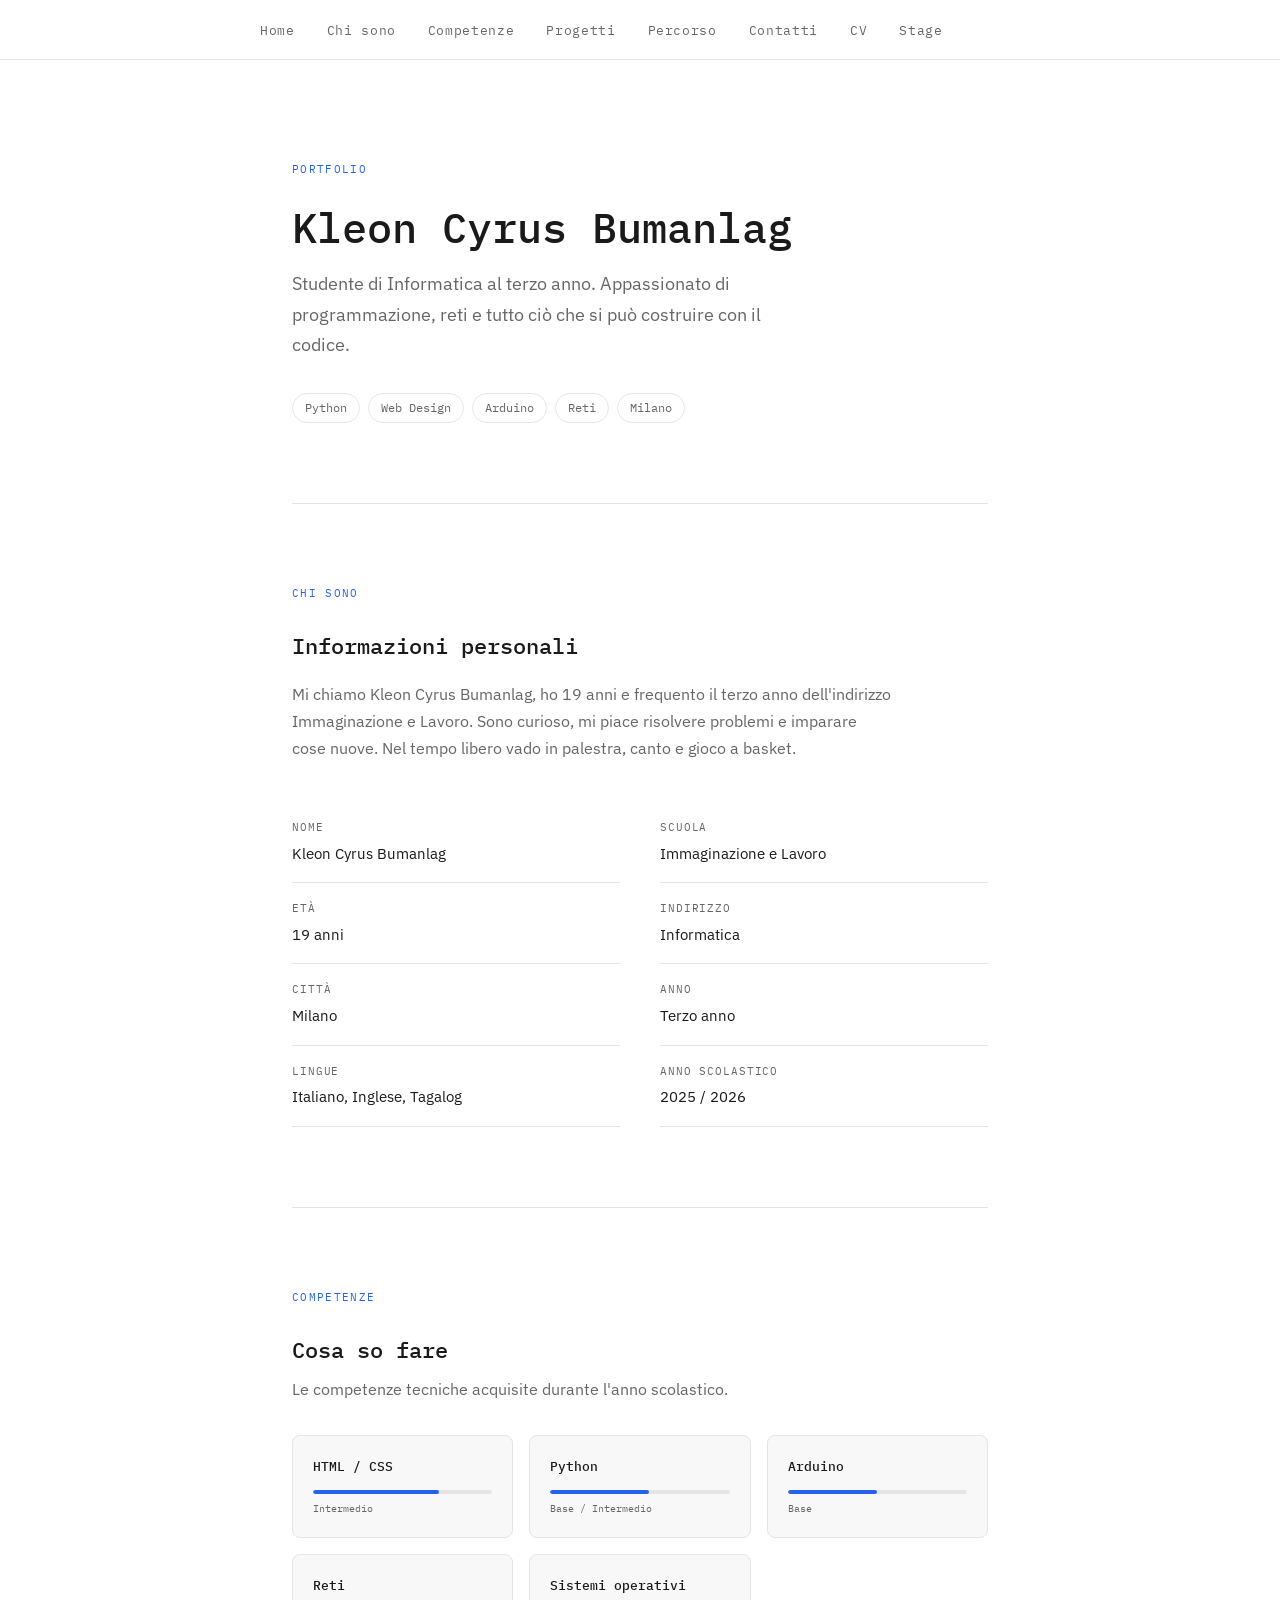
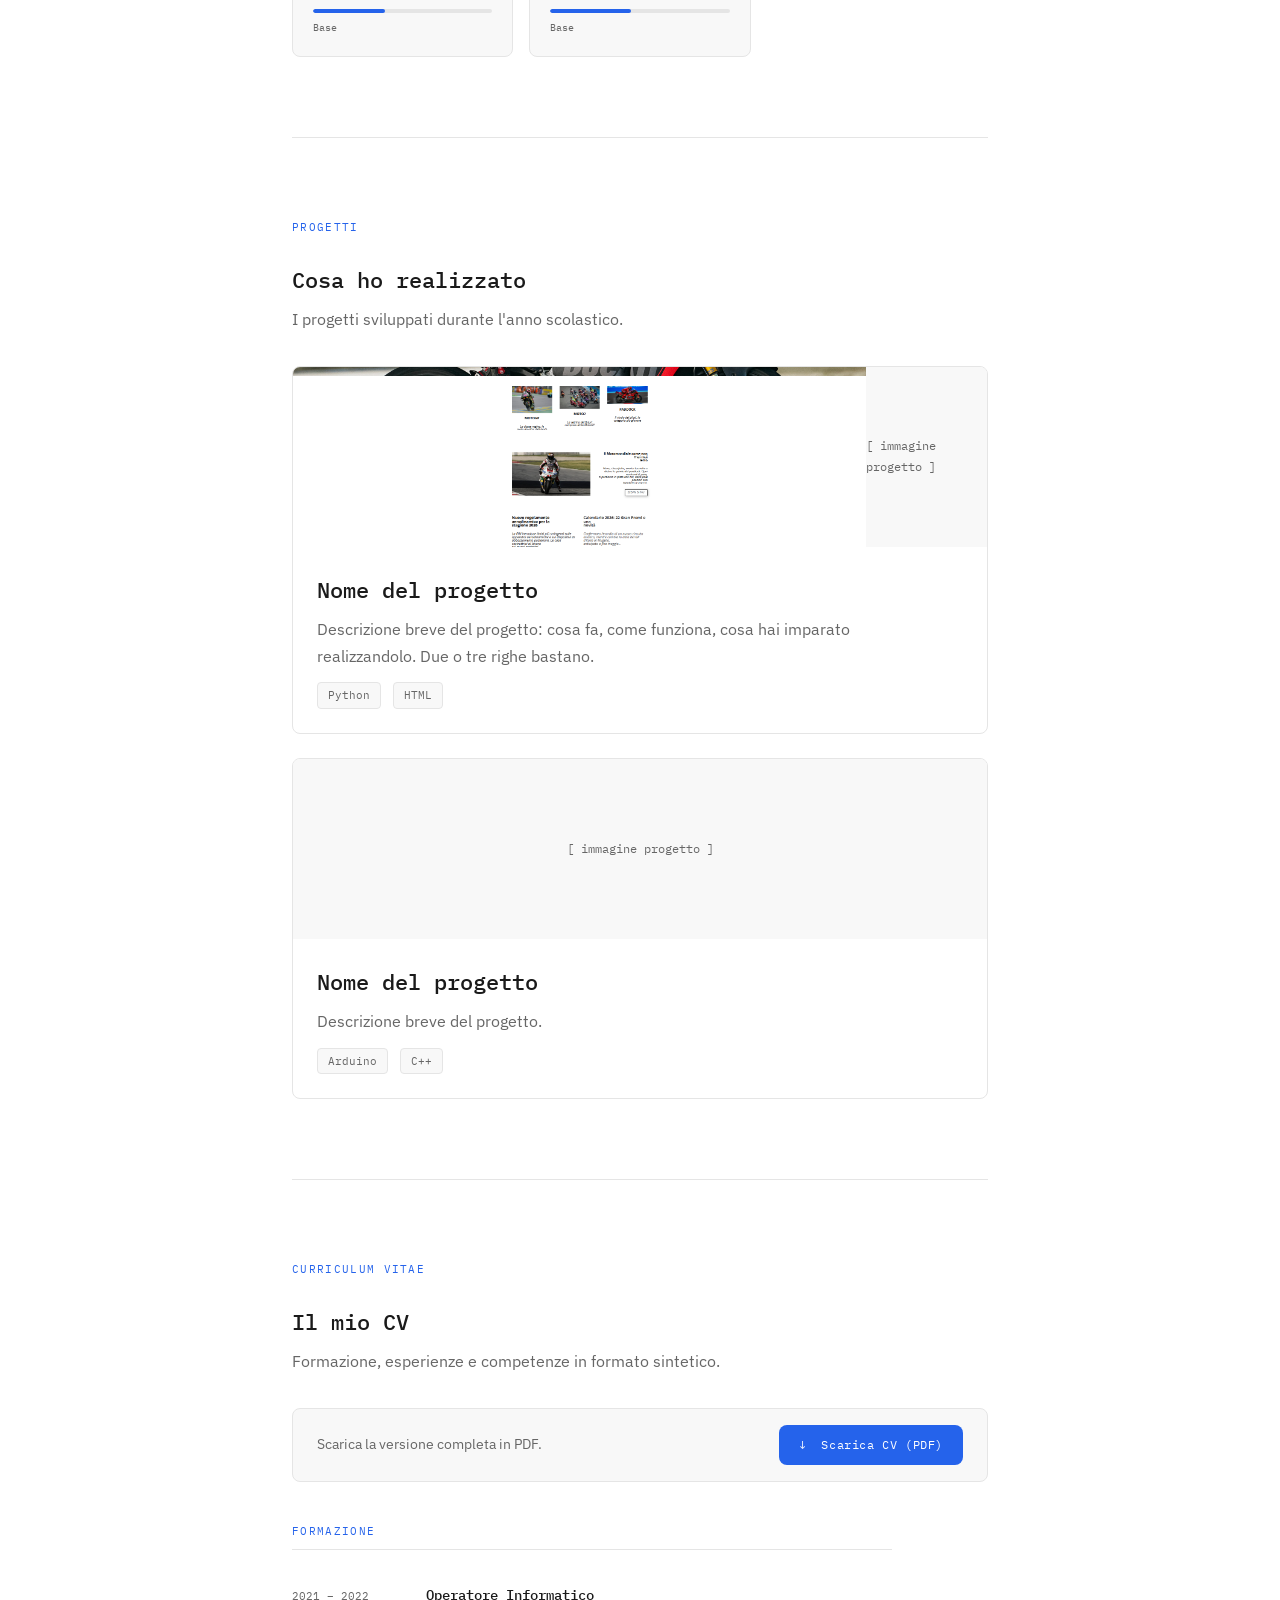
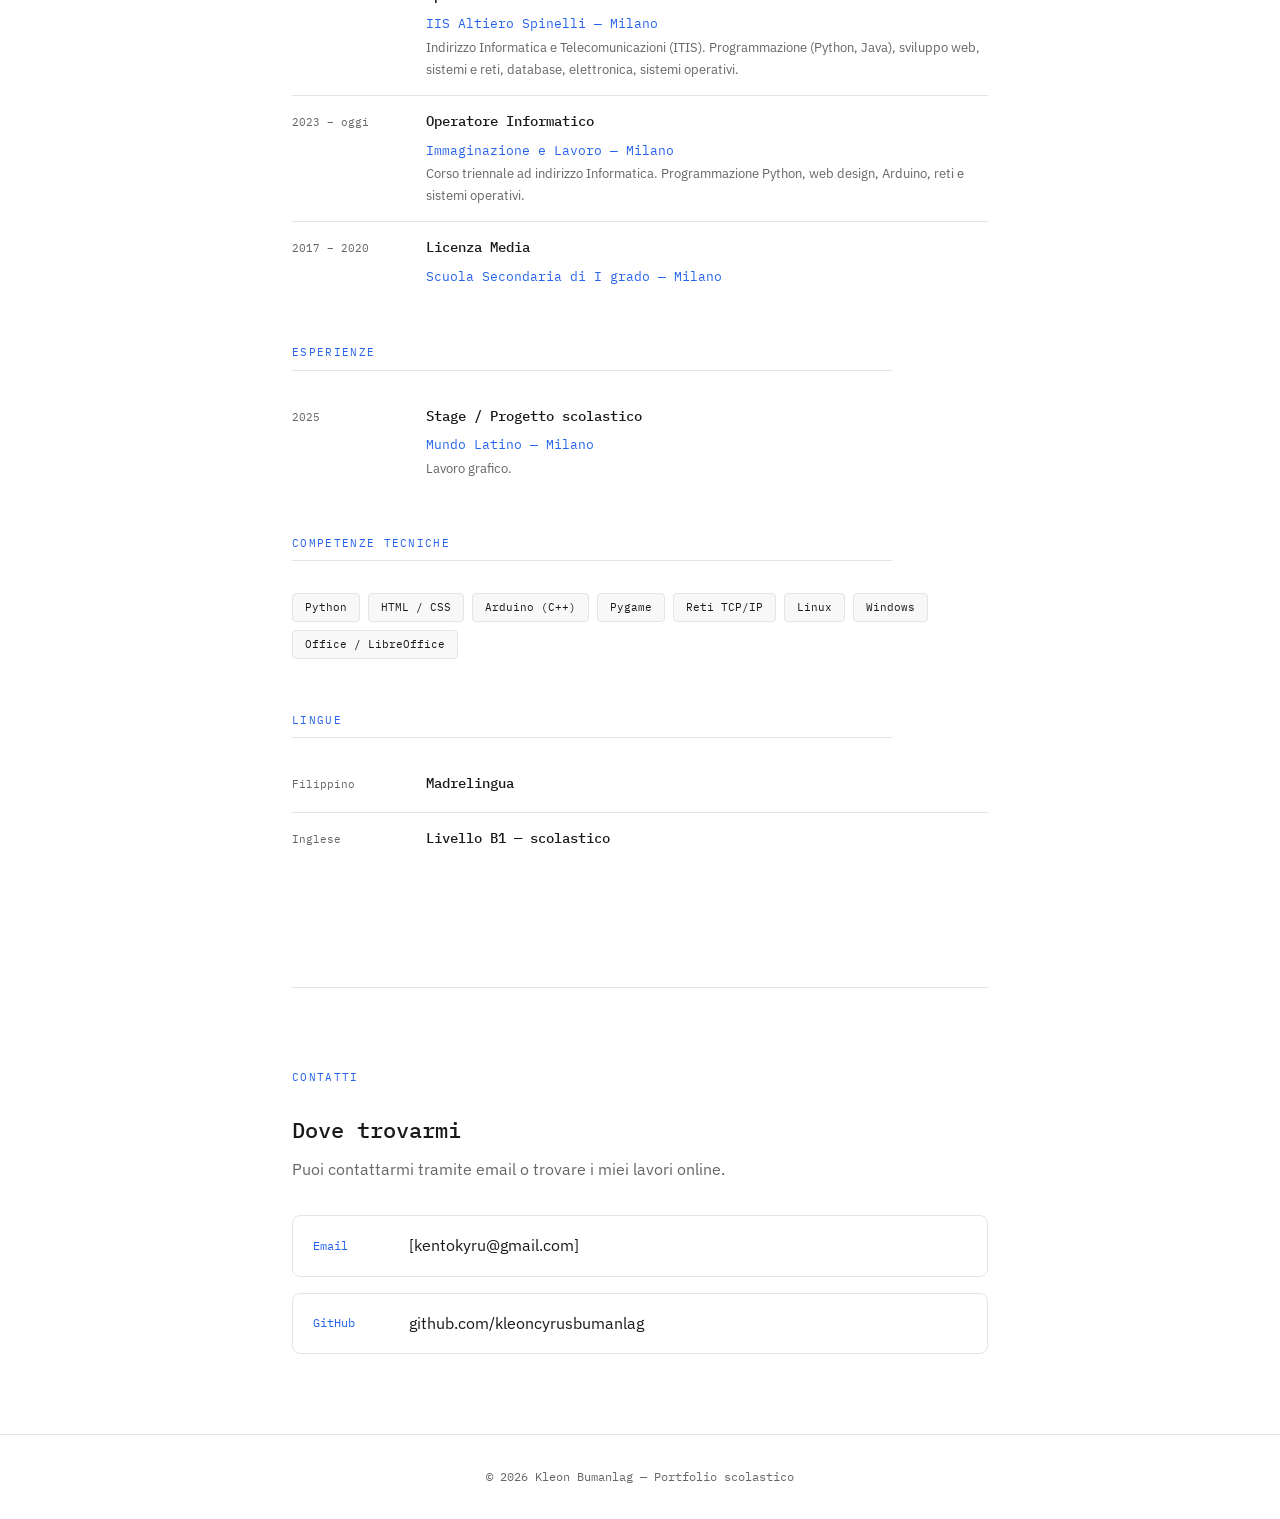
==== index.html @ 33ca6ddf "aaaa" ====
<!DOCTYPE html>
<html lang="it">
<head>
  <meta charset="UTF-8" />
  <meta name="viewport" content="width=device-width, initial-scale=1.0"/>

  <!-- ✏️ MODIFICA: cambia il titolo con il tuo nome -->
  <title>Kleon Cyrus Bumanlag — Portfolio</title>

  <link rel="preconnect" href="https://fonts.googleapis.com">
  <link href="https://fonts.googleapis.com/css2?family=IBM+Plex+Sans:wght@300;400;500&family=IBM+Plex+Mono:wght@400;500&display=swap" rel="stylesheet">
  <link rel="stylesheet" href="style.css">
</head>

<body>

  <!-- NAVIGAZIONE -->
  <nav>
    <ul>
      <!-- ✏️ puoi cambiare le voci del menu -->
      <li><a href="#hero">Home</a></li>
      <li><a href="#chi-sono">Chi sono</a></li>
      <li><a href="#competenze">Competenze</a></li>
      <li><a href="#progetti">Progetti</a></li>
      <li><a href="#percorso">Percorso</a></li>
      <li><a href="#contatti">Contatti</a></li>
      <li><a href="#cv">CV</a></li>
      <li><a href="./stage.html">Stage</a></li>
    </ul>
  </nav>

  <main>

    <!-- ==========================================
         HERO — presentazione iniziale
         ========================================== -->
    <section id="hero">
      <p class="etichetta">Portfolio</p>

      <!-- ✏️ MODIFICA: il tuo nome e cognome -->
      <h1>Kleon Cyrus Bumanlag</h1>

      <!-- ✏️ MODIFICA: una frase breve su di te -->
      <p class="sottotitolo">
        Studente di Informatica al terzo anno. Appassionato di programmazione,
        reti e tutto ciò che si può costruire con il codice.
      </p>

      <!-- ✏️ MODIFICA: le parole chiave che ti descrivono -->
      <div class="tag-list">
        <span class="tag">Python</span>
        <span class="tag">Web Design</span>
        <span class="tag">Arduino</span>
        <span class="tag">Reti</span>
        <span class="tag">Milano</span>
      </div>
    </section>

    <!-- ==========================================
         CHI SONO
         ========================================== -->
    <section id="chi-sono">
      <p class="etichetta">Chi sono</p>
      <h2>Informazioni personali</h2>

      <!-- ✏️ MODIFICA: scrivi qualcosa su di te -->
      <p style="margin-top: 16px;">
        Mi chiamo Kleon Cyrus Bumanlag, ho 19 anni e frequento il terzo anno
        dell'indirizzo Immaginazione e Lavoro. Sono curioso,
        mi piace risolvere problemi e imparare cose nuove.
        Nel tempo libero vado in palestra, canto e gioco a basket.
      </p>

      <div class="griglia-2col" style="margin-top: 40px;">
        <div>
          <!-- ✏️ MODIFICA: le tue informazioni -->
          <div class="info-riga">
            <span>Nome</span>
            <span>Kleon Cyrus Bumanlag</span>
          </div>
          <div class="info-riga">
            <span>Età</span>
            <span>19 anni</span>
          </div>
          <div class="info-riga">
            <span>Città</span>
            <span>Milano</span>
          </div>
          <div class="info-riga">
            <span>Lingue</span>
            <span>Italiano, Inglese, Tagalog</span>
          </div>
        </div>
        <div>
          <div class="info-riga">
            <span>Scuola</span>
            <span>Immaginazione e Lavoro</span>
          </div>
          <div class="info-riga">
            <span>Indirizzo</span>
            <span>Informatica</span>
          </div>
          <div class="info-riga">
            <span>Anno</span>
            <span>Terzo anno</span>
          </div>
          <div class="info-riga">
            <span>Anno scolastico</span>
            <span>2025 / 2026</span>
          </div>
        </div>
      </div>
    </section>

    <!-- ==========================================
         COMPETENZE
         ========================================== -->
    <section id="competenze">
      <p class="etichetta">Competenze</p>
      <h2>Cosa so fare</h2>
      <p style="margin-top: 8px;">
        Le competenze tecniche acquisite durante l'anno scolastico.
      </p>

      <!-- ✏️ MODIFICA: le tue competenze e il livello (da 0% a 100%) -->
      <div class="competenze-griglia">

        <div class="competenza-card">
          <h3>HTML / CSS</h3>
          <div class="barra-contenitore">
            <div class="barra" style="width: 70%"></div>
          </div>
          <p class="livello-label">Intermedio</p>
        </div>

        <div class="competenza-card">
          <h3>Python</h3>
          <div class="barra-contenitore">
            <div class="barra" style="width: 55%"></div>
          </div>
          <p class="livello-label">Base / Intermedio</p>
        </div>

        <div class="competenza-card">
          <h3>Arduino</h3>
          <div class="barra-contenitore">
            <div class="barra" style="width: 50%"></div>
          </div>
          <p class="livello-label">Base</p>
        </div>

        <div class="competenza-card">
          <h3>Reti</h3>
          <div class="barra-contenitore">
            <div class="barra" style="width: 40%"></div>
          </div>
          <p class="livello-label">Base</p>
        </div>

        <div class="competenza-card">
          <h3>Sistemi operativi</h3>
          <div class="barra-contenitore">
            <div class="barra" style="width: 45%"></div>
          </div>
          <p class="livello-label">Base</p>
        </div>

        <!-- ✏️ aggiungi altre competenze copiando il blocco sopra -->

      </div>
    </section>

    <!-- ==========================================
         PROGETTI
         ========================================== -->
    <section id="progetti">
      <p class="etichetta">Progetti</p>
      <h2>Cosa ho realizzato</h2>
      <p style="margin-top: 8px;">
        I progetti sviluppati durante l'anno scolastico.
      </p>

      <div class="progetti-lista">

        <!-- PROGETTO 1 — ✏️ MODIFICA con il tuo progetto -->
        <div class="progetto-card">
          <div class="progetto-immagine">
            <!-- ✏️ sostituisci questo placeholder con un'immagine del progetto:
                 <img src="screenshot-progetto.jpg" alt="Nome progetto" style="width:100%;height:100%;object-fit:cover;">
            --> <img src="image.png" alt="PADDOCK" style="width: 100%; height: 100%; object-fit: cover;">
            [ immagine progetto ]
          </div>
          <div class="progetto-corpo">
            <h2>Nome del progetto</h2>
            <p style="margin-top: 8px;">
              Descrizione breve del progetto: cosa fa, come funziona, cosa hai imparato
              realizzandolo. Due o tre righe bastano.
            </p>
            <div class="progetto-meta">
              <!-- ✏️ aggiungi i linguaggi / strumenti usati -->
              <span class="badge">Python</span>
              <span class="badge">HTML</span>
            </div>
            <!-- ✏️ se hai un link al progetto, inseriscilo qui -->
            <!-- <a href="#" class="progetto-link">→ Vedi il progetto</a> -->
          </div>
        </div>

        <!-- PROGETTO 2 — ✏️ MODIFICA con il tuo progetto -->
        <div class="progetto-card">
          <div class="progetto-immagine">[ immagine progetto ]</div>
          <div class="progetto-corpo">
            <h2>Nome del progetto</h2>
            <p style="margin-top: 8px;">
              Descrizione breve del progetto.
            </p>
            <div class="progetto-meta">
              <span class="badge">Arduino</span>
              <span class="badge">C++</span>
            </div>
          </div>
        </div>

        <!-- ✏️ copia un blocco qui sopra per aggiungere altri progetti -->

      </div>
    </section>

    <!-- ==========================================
         CV
         ========================================== -->
    <section id="cv">
      <p class="etichetta">Curriculum Vitae</p>
      <h2>Il mio CV</h2>
      <p style="margin-top: 8px;">
        Formazione, esperienze e competenze in formato sintetico.
      </p>

      <!-- BOTTONE DOWNLOAD PDF -->
      <div class="cv-download-bar">
        <p>Scarica la versione completa in PDF.</p>
        <!-- ✏️ MODIFICA: sostituisci "cv.pdf" con il nome del tuo file PDF -->
        <a href="./KLEON CYRUS BUMANLAG - CV (1).pdf" download="KleonBumanlag_CV.pdf" class="btn-scarica">
          ↓ &nbsp;Scarica CV (PDF)
        </a>
      </div>

      <!-- FORMAZIONE -->
      <div class="cv-blocco">
        <p class="cv-blocco-titolo">Formazione</p>

        <!-- ✏️ MODIFICA: il tuo percorso scolastico -->
        <div class="cv-riga">
          <span class="cv-periodo">2021 – 2022</span>
          <div class="cv-contenuto">
            <h3>Operatore Informatico</h3>
            <span class="cv-luogo">IIS Altiero Spinelli — Milano</span>
            <p>Indirizzo Informatica e Telecomunicazioni (ITIS).
              Programmazione (Python, Java), sviluppo web, sistemi e reti, database, elettronica, sistemi operativi. </p>
          </div>
        </div>

                <div class="cv-riga">
          <span class="cv-periodo">2023 – oggi</span>
          <div class="cv-contenuto">
            <h3>Operatore Informatico</h3>
            <span class="cv-luogo">Immaginazione e Lavoro — Milano</span>
            <p>Corso triennale ad indirizzo Informatica. Programmazione Python,
               web design, Arduino, reti e sistemi operativi.</p>
          </div>
        </div>

        <div class="cv-riga">
          <span class="cv-periodo">2017 – 2020</span>
          <div class="cv-contenuto">
            <h3>Licenza Media</h3>
            <!-- ✏️ MODIFICA: la tua scuola media -->
            <span class="cv-luogo">Scuola Secondaria di I grado — Milano</span>
          </div>
        </div>

        <!-- ✏️ aggiungi altri blocchi copiando una cv-riga -->
      </div>

      <!-- ESPERIENZE -->
      <div class="cv-blocco">
        <p class="cv-blocco-titolo">Esperienze</p>

        <!-- ✏️ MODIFICA: aggiungi stage, lavori, volontariato, ecc. -->
        <div class="cv-riga">
          <span class="cv-periodo">2025</span>
          <div class="cv-contenuto">
            <h3>Stage / Progetto scolastico</h3>
            <!-- ✏️ MODIFICA: azienda o contesto -->
            <span class="cv-luogo">Mundo Latino — Milano</span>
            <p>Lavoro grafico.</p>
          </div>
        </div>

        <!-- ✏️ se non hai esperienze lavorative ancora, puoi rimuovere
             questa sezione o usarla per progetti extrascolastici -->
      </div>

      <!-- COMPETENZE TECNICHE -->
      <div class="cv-blocco">
        <p class="cv-blocco-titolo">Competenze tecniche</p>
        <!-- ✏️ MODIFICA: le tue competenze -->
        <div class="cv-skill-lista">
          <span class="cv-skill">Python</span>
          <span class="cv-skill">HTML / CSS</span>
          <span class="cv-skill">Arduino (C++)</span>
          <span class="cv-skill">Pygame</span>
          <span class="cv-skill">Reti TCP/IP</span>
          <span class="cv-skill">Linux</span>
          <span class="cv-skill">Windows</span>
          <span class="cv-skill">Office / LibreOffice</span>
        </div>
      </div>

      <!-- LINGUE -->
      <div class="cv-blocco">
        <p class="cv-blocco-titolo">Lingue</p>

        <div class="cv-riga">
          <span class="cv-periodo">Filippino</span>
          <div class="cv-contenuto">
            <h3>Madrelingua</h3>
          </div>
        </div>

        <div class="cv-riga">
          <span class="cv-periodo">Inglese</span>
          <div class="cv-contenuto">
            <!-- ✏️ MODIFICA: il tuo livello -->
            <h3>Livello B1 — scolastico</h3>
          </div>
        </div>
      </div>

    </section>

    <!-- ==========================================
         CONTATTI
         ========================================== -->
    <section id="contatti">
      <p class="etichetta">Contatti</p>
      <h2>Dove trovarmi</h2>
      <p style="margin-top: 8px;">
        Puoi contattarmi tramite email o trovare i miei lavori online.
      </p>

      <div class="contatti-lista">

        <!-- ✏️ MODIFICA: la tua email -->
        <a href="/cdn-cgi/l/email-protection#3b4f4e5a7b5e565a525715524f" class="contatto-riga">
          <span class="contatto-icona">Email</span>
          <span><span class="__cf_email__" data-cfemail="5d29283c1d38303c3431733429">[kentokyru@gmail.com]</span></span>
        </a>

        <!-- ✏️ MODIFICA: il tuo profilo GitHub (se ce l'hai) -->
        <a href="https://github.com/tuousername" class="contatto-riga" target="_blank">
          <span class="contatto-icona">GitHub</span>
          <span>github.com/kleoncyrusbumanlag</span>
        </a>

        <!-- ✏️ aggiungi altri link (LinkedIn, ecc.) copiando il blocco sopra
             oppure cancella quelli che non usi -->

      </div>
    </section>

    

  </main>

    <footer>
    <!-- ✏️ MODIFICA: il tuo nome -->
    © 2026 Kleon Bumanlag — Portfolio scolastico
  </footer>

</body>
</html>
---- style.css ----
/* =============================================
   VARIABILI — modifica qui i colori del sito
   Cambiarle qui le cambia su TUTTE le pagine
   ============================================= */
:root {
  --colore-sfondo:     #ffffff;
  --colore-testo:      #1a1a1a;
  --colore-testo-muto: #666666;
  --colore-accento:    #2563eb;   /* ✏️ cambia questo colore con il tuo preferito */
  --colore-bordo:      #e5e5e5;
  --colore-card:       #f8f8f8;

  --font-titoli: 'IBM Plex Mono', monospace;
  --font-testo:  'IBM Plex Sans', sans-serif;

  --larghezza-max: 760px;
  --raggio:        8px;
}

/* =============================================
   RESET E BASE
   ============================================= */
*, *::before, *::after {
  box-sizing: border-box;
  margin: 0;
  padding: 0;
}

html {
  scroll-behavior: smooth;
}

body {
  background-color: var(--colore-sfondo);
  color: var(--colore-testo);
  font-family: var(--font-testo);
  font-size: 16px;
  line-height: 1.7;
}

/* =============================================
   NAVIGAZIONE
   ============================================= */
nav {
  position: sticky;
  top: 0;
  background-color: var(--colore-sfondo);
  border-bottom: 1px solid var(--colore-bordo);
  z-index: 100;
  padding: 0 32px;
}

nav ul {
  list-style: none;
  display: flex;
  gap: 32px;
  max-width: var(--larghezza-max);
  margin: 0 auto;
  padding: 16px 0;
}

nav a {
  text-decoration: none;
  color: var(--colore-testo-muto);
  font-size: 13px;
  font-family: var(--font-titoli);
  letter-spacing: 0.05em;
  transition: color 0.2s;
}

nav a:hover,
nav a.attivo {
  color: var(--colore-accento);
}

/* =============================================
   LAYOUT PRINCIPALE
   ============================================= */
main {
  max-width: var(--larghezza-max);
  margin: 0 auto;
  padding: 0 32px;
}

section {
  padding: 80px 0;
  border-bottom: 1px solid var(--colore-bordo);
}

section:last-child {
  border-bottom: none;
}

/* =============================================
   TIPOGRAFIA
   ============================================= */
.etichetta {
  font-family: var(--font-titoli);
  font-size: 11px;
  letter-spacing: 0.12em;
  text-transform: uppercase;
  color: var(--colore-accento);
  margin-bottom: 24px;
}

h1 {
  font-family: var(--font-titoli);
  font-size: clamp(28px, 5vw, 42px);
  font-weight: 500;
  line-height: 1.2;
  margin-bottom: 16px;
}

/* h1 nella pagina stage è leggermente più piccolo */
.pagina-stage h1 {
  font-size: clamp(24px, 4vw, 36px);
}

h2 {
  font-family: var(--font-titoli);
  font-size: 22px;
  font-weight: 500;
  margin-bottom: 8px;
}

h3 {
  font-family: var(--font-titoli);
  font-size: 15px;
  font-weight: 500;
  margin-bottom: 6px;
}

p {
  color: var(--colore-testo-muto);
  max-width: 600px;
}

a {
  color: var(--colore-accento);
}

/* =============================================
   SEZIONE HERO (intestazione — solo index)
   ============================================= */
#hero {
  padding: 100px 0 80px;
}

#hero .sottotitolo {
  font-size: 18px;
  color: var(--colore-testo-muto);
  margin-bottom: 32px;
  max-width: 520px;
}

.tag-list {
  display: flex;
  flex-wrap: wrap;
  gap: 8px;
  margin-top: 24px;
}

.tag {
  font-family: var(--font-titoli);
  font-size: 12px;
  padding: 4px 12px;
  border: 1px solid var(--colore-bordo);
  border-radius: 100px;
  color: var(--colore-testo-muto);
}

/* =============================================
   SEZIONE CHI SONO — griglia 2 colonne
   ============================================= */
.griglia-2col {
  display: grid;
  grid-template-columns: 1fr 1fr;
  gap: 40px;
  margin-top: 32px;
}

.info-riga {
  display: flex;
  flex-direction: column;
  gap: 4px;
  padding: 16px 0;
  border-bottom: 1px solid var(--colore-bordo);
}

.info-riga span:first-child {
  font-family: var(--font-titoli);
  font-size: 11px;
  text-transform: uppercase;
  letter-spacing: 0.08em;
  color: var(--colore-testo-muto);
}

.info-riga span:last-child {
  font-size: 15px;
  color: var(--colore-testo);
}

/* =============================================
   SEZIONE COMPETENZE
   ============================================= */
.competenze-griglia {
  display: grid;
  grid-template-columns: repeat(auto-fill, minmax(200px, 1fr));
  gap: 16px;
  margin-top: 32px;
}

.competenza-card {
  background: var(--colore-card);
  border: 1px solid var(--colore-bordo);
  border-radius: var(--raggio);
  padding: 20px;
}

.competenza-card h3 {
  font-size: 13px;
  margin-bottom: 12px;
  color: var(--colore-testo);
}

.barra-contenitore {
  background: var(--colore-bordo);
  border-radius: 4px;
  height: 4px;
  overflow: hidden;
}

.barra {
  height: 100%;
  background: var(--colore-accento);
  border-radius: 4px;
}

.livello-label {
  font-family: var(--font-titoli);
  font-size: 10px;
  color: var(--colore-testo-muto);
  margin-top: 6px;
}

/* =============================================
   SEZIONE PROGETTI
   ============================================= */
.progetti-lista {
  display: flex;
  flex-direction: column;
  gap: 24px;
  margin-top: 32px;
}

.progetto-card {
  border: 1px solid var(--colore-bordo);
  border-radius: var(--raggio);
  overflow: hidden;
  transition: border-color 0.2s;
}

.progetto-card:hover {
  border-color: var(--colore-accento);
}

.progetto-immagine {
  width: 100%;
  height: 180px;
  background: var(--colore-card);
  display: flex;
  align-items: center;
  justify-content: center;
  font-family: var(--font-titoli);
  font-size: 12px;
  color: var(--colore-testo-muto);
  /* ✏️ puoi sostituire il colore di sfondo con un'immagine:
     background: url('immagine-progetto.jpg') center/cover; */
}

.progetto-corpo {
  padding: 24px;
}

.progetto-meta {
  display: flex;
  gap: 12px;
  margin-top: 12px;
  flex-wrap: wrap;
}

.badge {
  font-family: var(--font-titoli);
  font-size: 11px;
  padding: 3px 10px;
  border-radius: 4px;
  background: var(--colore-card);
  border: 1px solid var(--colore-bordo);
  color: var(--colore-testo-muto);
}

.progetto-link {
  display: inline-block;
  margin-top: 16px;
  font-family: var(--font-titoli);
  font-size: 12px;
  color: var(--colore-accento);
  text-decoration: none;
}

.progetto-link:hover {
  text-decoration: underline;
}

/* =============================================
   SEZIONE PERCORSO — timeline
   ============================================= */
.timeline {
  margin-top: 32px;
  display: flex;
  flex-direction: column;
  gap: 0;
}

.timeline-item {
  display: grid;
  grid-template-columns: 100px 1fr;
  gap: 24px;
  padding-bottom: 32px;
  position: relative;
}

.timeline-item::before {
  content: '';
  position: absolute;
  left: 91px;
  top: 6px;
  bottom: 0;
  width: 1px;
  background: var(--colore-bordo);
}

.timeline-item:last-child::before {
  display: none;
}

.timeline-anno {
  font-family: var(--font-titoli);
  font-size: 12px;
  color: var(--colore-testo-muto);
  padding-top: 2px;
  text-align: right;
}

.timeline-contenuto {
  padding-left: 20px;
  position: relative;
}

.timeline-contenuto::before {
  content: '';
  position: absolute;
  left: -4px;
  top: 7px;
  width: 8px;
  height: 8px;
  border-radius: 50%;
  background: var(--colore-accento);
}

/* =============================================
   SEZIONE CONTATTI
   ============================================= */
.contatti-lista {
  margin-top: 32px;
  display: flex;
  flex-direction: column;
  gap: 16px;
}

.contatto-riga {
  display: flex;
  align-items: center;
  gap: 16px;
  padding: 16px 20px;
  border: 1px solid var(--colore-bordo);
  border-radius: var(--raggio);
  text-decoration: none;
  color: var(--colore-testo);
  transition: border-color 0.2s, background 0.2s;
}

.contatto-riga:hover {
  border-color: var(--colore-accento);
  background: var(--colore-card);
}

.contatto-icona {
  font-family: var(--font-titoli);
  font-size: 12px;
  color: var(--colore-accento);
  min-width: 80px;
}

/* =============================================
   SEZIONE CV
   ============================================= */
.cv-download-bar {
  display: flex;
  align-items: center;
  justify-content: space-between;
  background: var(--colore-card);
  border: 1px solid var(--colore-bordo);
  border-radius: var(--raggio);
  padding: 16px 24px;
  margin-top: 32px;
  margin-bottom: 40px;
  flex-wrap: wrap;
  gap: 12px;
}

.cv-download-bar p {
  font-size: 14px;
  max-width: none;
}

.btn-scarica {
  display: inline-flex;
  align-items: center;
  gap: 8px;
  background: var(--colore-accento);
  color: #fff;
  text-decoration: none;
  font-family: var(--font-titoli);
  font-size: 12px;
  letter-spacing: 0.05em;
  padding: 10px 20px;
  border-radius: var(--raggio);
  transition: opacity 0.2s;
  white-space: nowrap;
}

.btn-scarica:hover {
  opacity: 0.85;
  color: #fff;
}

.cv-blocco {
  margin-bottom: 40px;
}

.cv-blocco-titolo {
  font-family: var(--font-titoli);
  font-size: 11px;
  letter-spacing: 0.12em;
  text-transform: uppercase;
  color: var(--colore-accento);
  border-bottom: 1px solid var(--colore-bordo);
  padding-bottom: 8px;
  margin-bottom: 20px;
}

.cv-riga {
  display: grid;
  grid-template-columns: 110px 1fr;
  gap: 16px 24px;
  padding: 14px 0;
  border-bottom: 1px solid var(--colore-bordo);
  align-items: start;
}

.cv-riga:last-child {
  border-bottom: none;
}

.cv-periodo {
  font-family: var(--font-titoli);
  font-size: 11px;
  color: var(--colore-testo-muto);
  padding-top: 3px;
}

.cv-contenuto h3 {
  font-size: 14px;
  font-weight: 500;
  margin-bottom: 2px;
  color: var(--colore-testo);
}

.cv-contenuto .cv-luogo {
  font-size: 13px;
  color: var(--colore-accento);
  font-family: var(--font-titoli);
  margin-bottom: 4px;
}

.cv-contenuto p {
  font-size: 13px;
  color: var(--colore-testo-muto);
  max-width: none;
  margin: 0;
}

.cv-skill-lista {
  display: flex;
  flex-wrap: wrap;
  gap: 8px;
  padding: 12px 0;
}

.cv-skill {
  font-family: var(--font-titoli);
  font-size: 11px;
  padding: 4px 12px;
  border-radius: 4px;
  background: var(--colore-card);
  border: 1px solid var(--colore-bordo);
  color: var(--colore-testo);
}

/* =============================================
   PAGINA STAGE — componenti specifici
   ============================================= */

/* Intestazione pagina stage */
#intro {
  padding: 80px 0 60px;
}

#intro p {
  margin-top: 12px;
  max-width: 520px;
}

/* Numerazione stage (cerchio colorato) */
.numero-stage {
  display: inline-flex;
  align-items: center;
  justify-content: center;
  width: 32px;
  height: 32px;
  border-radius: 50%;
  background: var(--colore-accento);
  color: #fff;
  font-family: var(--font-titoli);
  font-size: 14px;
  font-weight: 500;
  margin-bottom: 24px;
}

/* Scheda azienda */
.scheda-azienda {
  border: 1px solid var(--colore-bordo);
  border-radius: var(--raggio);
  overflow: hidden;
  margin-bottom: 40px;
}

.scheda-header {
  background: var(--colore-card);
  border-bottom: 1px solid var(--colore-bordo);
  padding: 20px 24px;
  display: flex;
  align-items: flex-start;
  justify-content: space-between;
  gap: 16px;
  flex-wrap: wrap;
}

.scheda-header h2 {
  font-size: 18px;
  margin-bottom: 0;
}

.scheda-header .settore-badge {
  font-family: var(--font-titoli);
  font-size: 11px;
  padding: 4px 12px;
  border: 1px solid var(--colore-bordo);
  border-radius: 100px;
  color: var(--colore-testo-muto);
  background: var(--colore-sfondo);
  white-space: nowrap;
}

.scheda-corpo {
  padding: 0;
}

.scheda-riga {
  display: grid;
  grid-template-columns: 160px 1fr;
  border-bottom: 1px solid var(--colore-bordo);
}

.scheda-riga:last-child {
  border-bottom: none;
}

.scheda-label {
  font-family: var(--font-titoli);
  font-size: 11px;
  text-transform: uppercase;
  letter-spacing: 0.08em;
  color: var(--colore-testo-muto);
  padding: 16px 24px;
  background: var(--colore-card);
  border-right: 1px solid var(--colore-bordo);
  display: flex;
  align-items: flex-start;
}

.scheda-valore {
  padding: 14px 24px;
  font-size: 15px;
  color: var(--colore-testo);
}

/* Lista attività dentro la scheda */
.attivita-lista {
  list-style: none;
  display: flex;
  flex-direction: column;
  gap: 6px;
  padding: 14px 24px;
}

.attivita-lista li {
  font-size: 15px;
  color: var(--colore-testo);
  display: flex;
  gap: 10px;
  align-items: flex-start;
}

.attivita-lista li::before {
  content: '—';
  color: var(--colore-accento);
  font-family: var(--font-titoli);
  flex-shrink: 0;
  margin-top: 1px;
}

/* Relazione */
.relazione-contenitore {
  margin-top: 8px;
}

.relazione-contenitore h3 {
  font-size: 13px;
  font-weight: 500;
  text-transform: uppercase;
  letter-spacing: 0.08em;
  color: var(--colore-testo-muto);
  margin-bottom: 16px;
}

.relazione-testo {
  display: flex;
  flex-direction: column;
  gap: 16px;
}

.relazione-paragrafo {
  border-left: 3px solid var(--colore-bordo);
  padding-left: 20px;
}

.relazione-paragrafo .para-titolo {
  font-family: var(--font-titoli);
  font-size: 12px;
  text-transform: uppercase;
  letter-spacing: 0.08em;
  color: var(--colore-accento);
  margin-bottom: 6px;
}

.relazione-paragrafo p {
  font-size: 15px;
  line-height: 1.75;
  /* ✏️ il testo della relazione va qui */
}

/* =============================================
   FOOTER
   ============================================= */
footer {
  border-top: 1px solid var(--colore-bordo);
  padding: 32px;
  text-align: center;
  font-family: var(--font-titoli);
  font-size: 12px;
  color: var(--colore-testo-muto);
}

/* =============================================
   RESPONSIVE (schermi piccoli)
   ============================================= */
@media (max-width: 600px) {
  main  { padding: 0 20px; }
  nav   { padding: 0 20px; }

  /* index */
  .griglia-2col      { grid-template-columns: 1fr; }
  .timeline-item     { grid-template-columns: 70px 1fr; }
  .cv-riga           { grid-template-columns: 1fr; gap: 4px; }
  .cv-periodo        { padding-top: 0; }
  .cv-download-bar   { flex-direction: column; align-items: flex-start; }

  /* stage */
  .scheda-riga       { grid-template-columns: 1fr; }
  .scheda-label      { border-right: none; border-bottom: 1px solid var(--colore-bordo); }
  .scheda-header     { flex-direction: column; gap: 8px; }
}
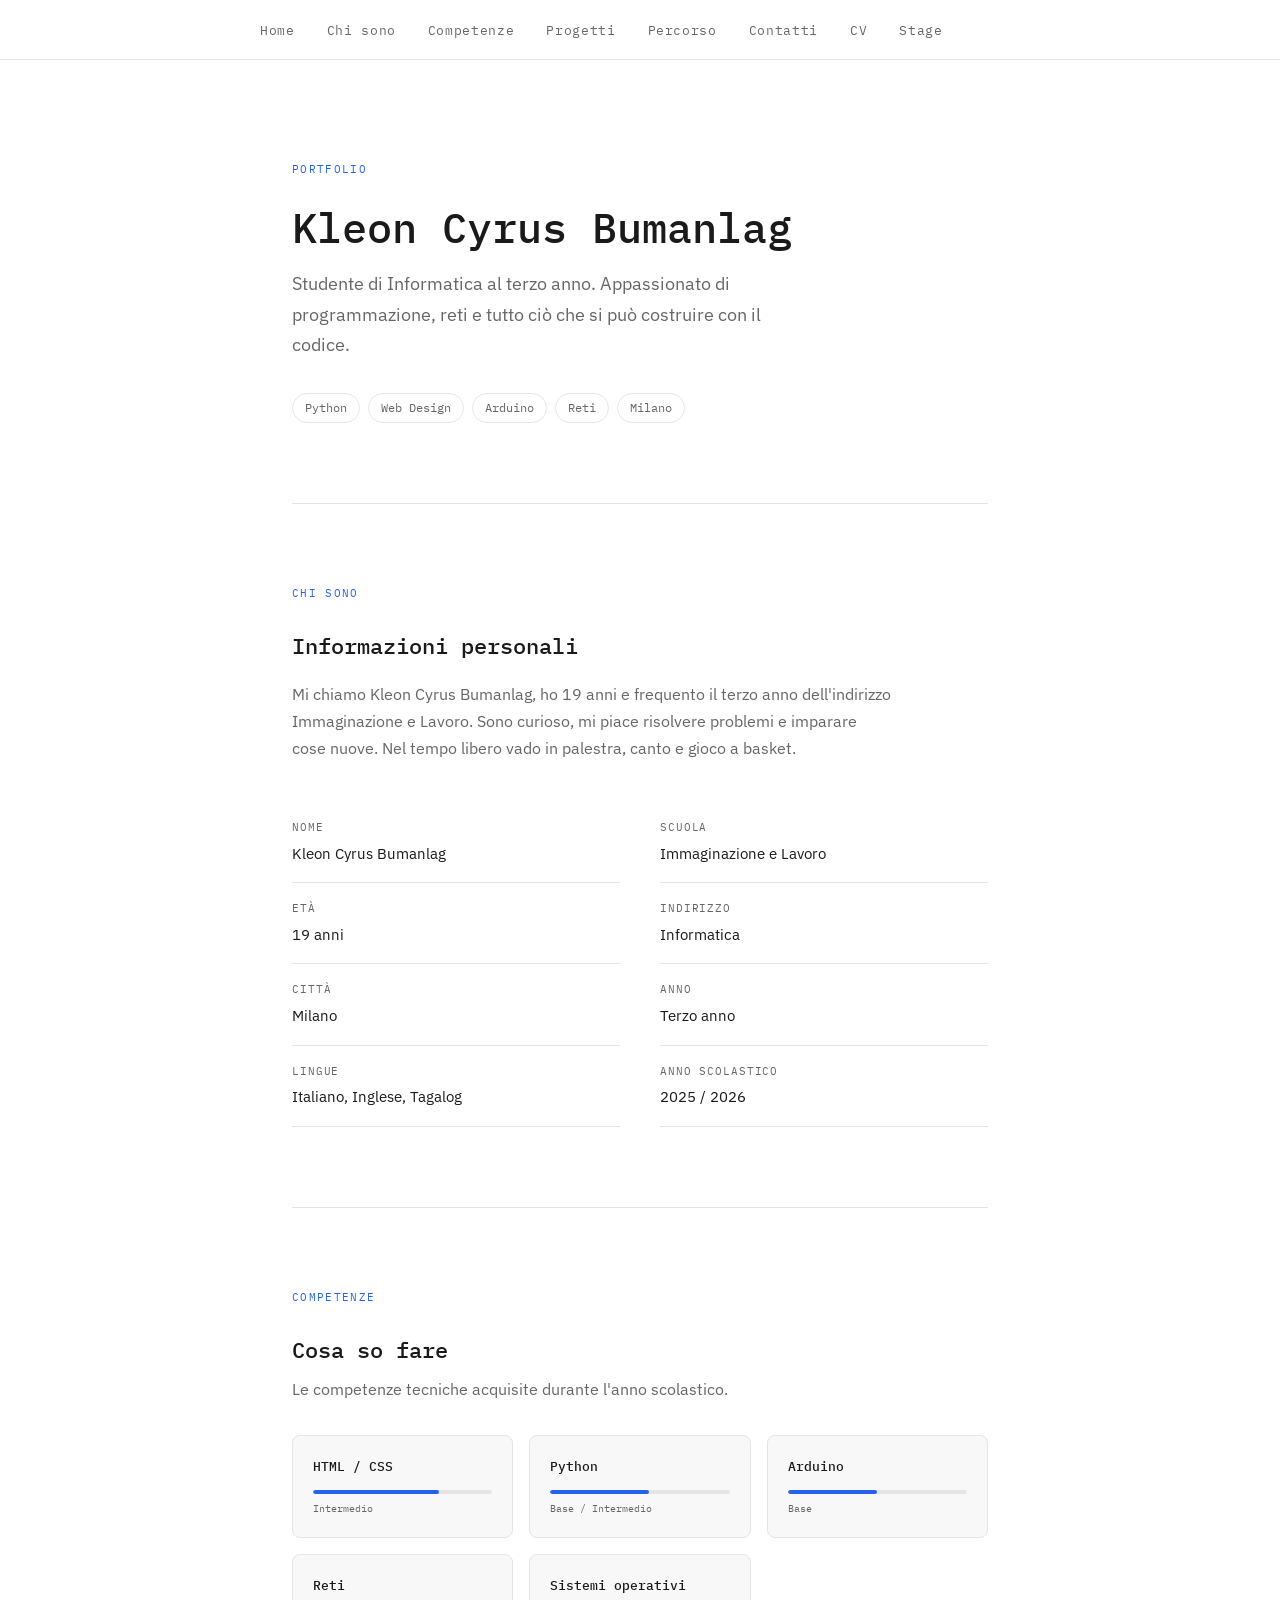
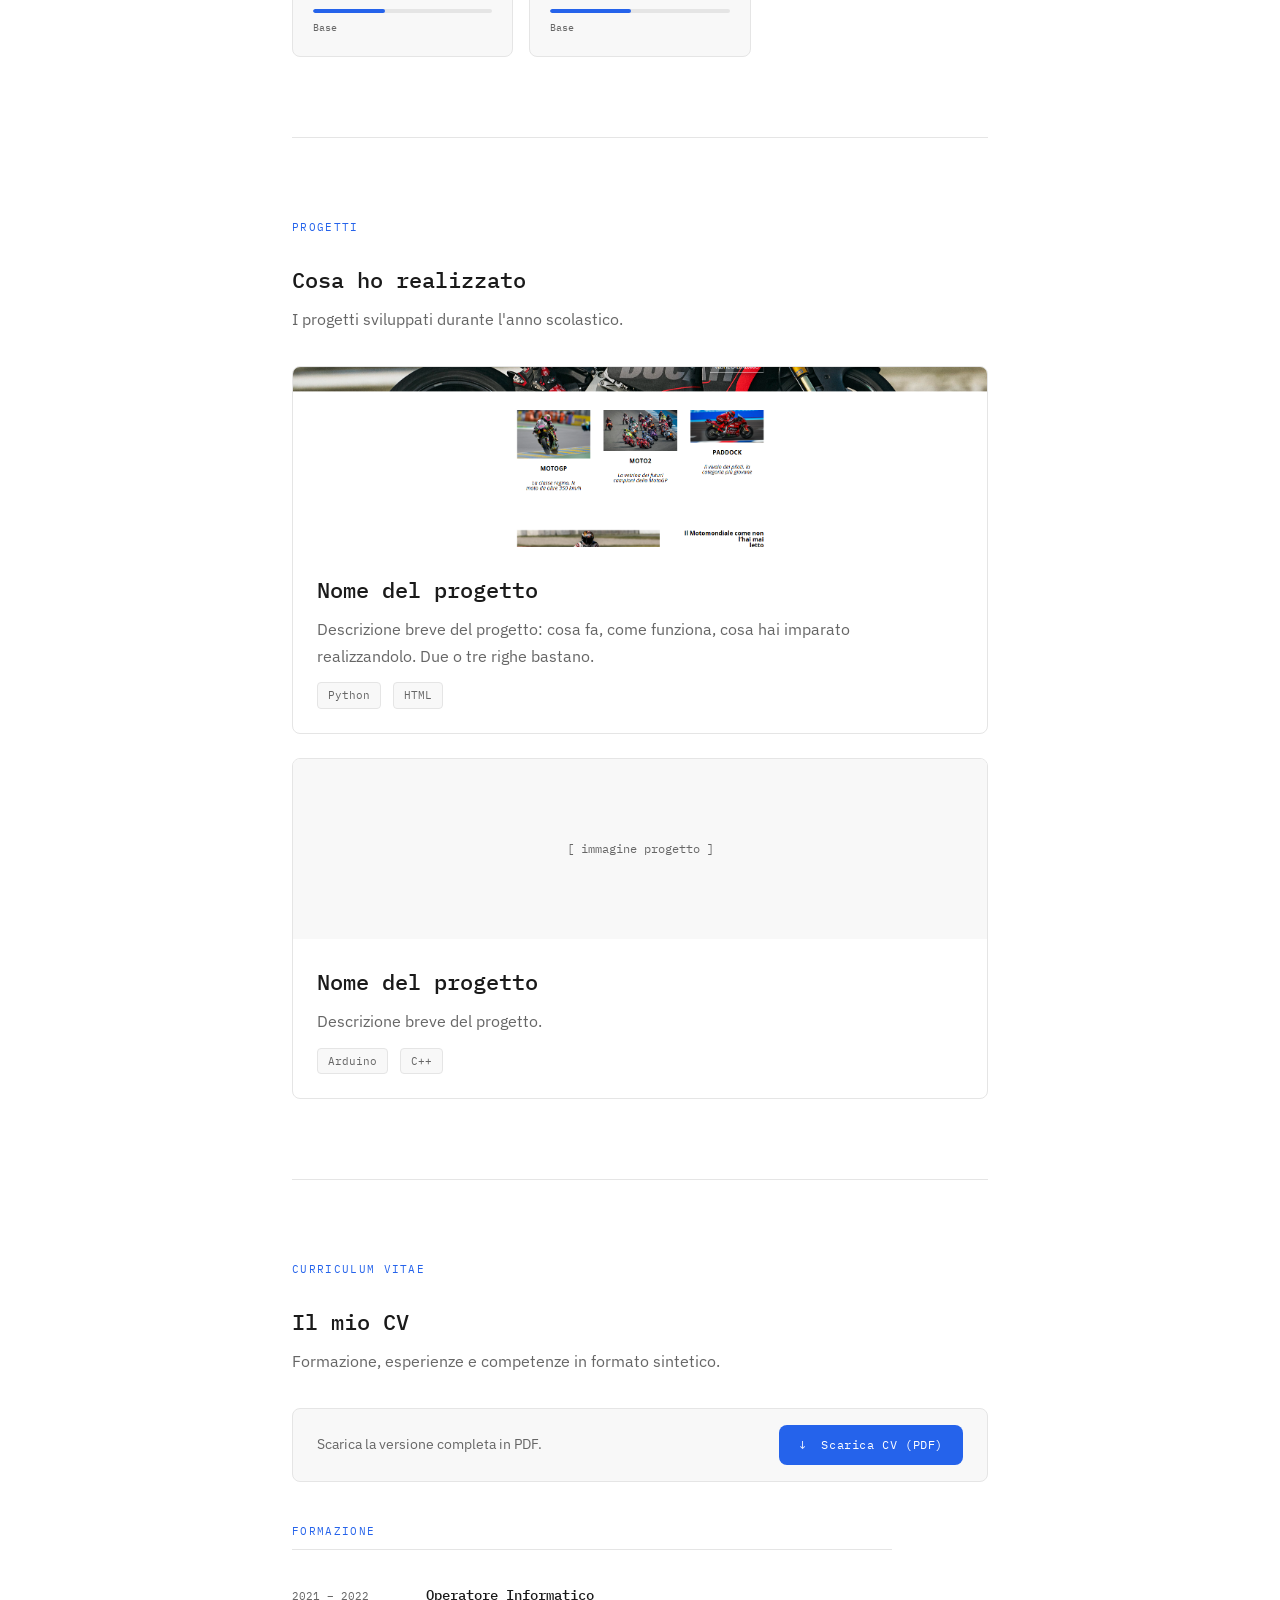
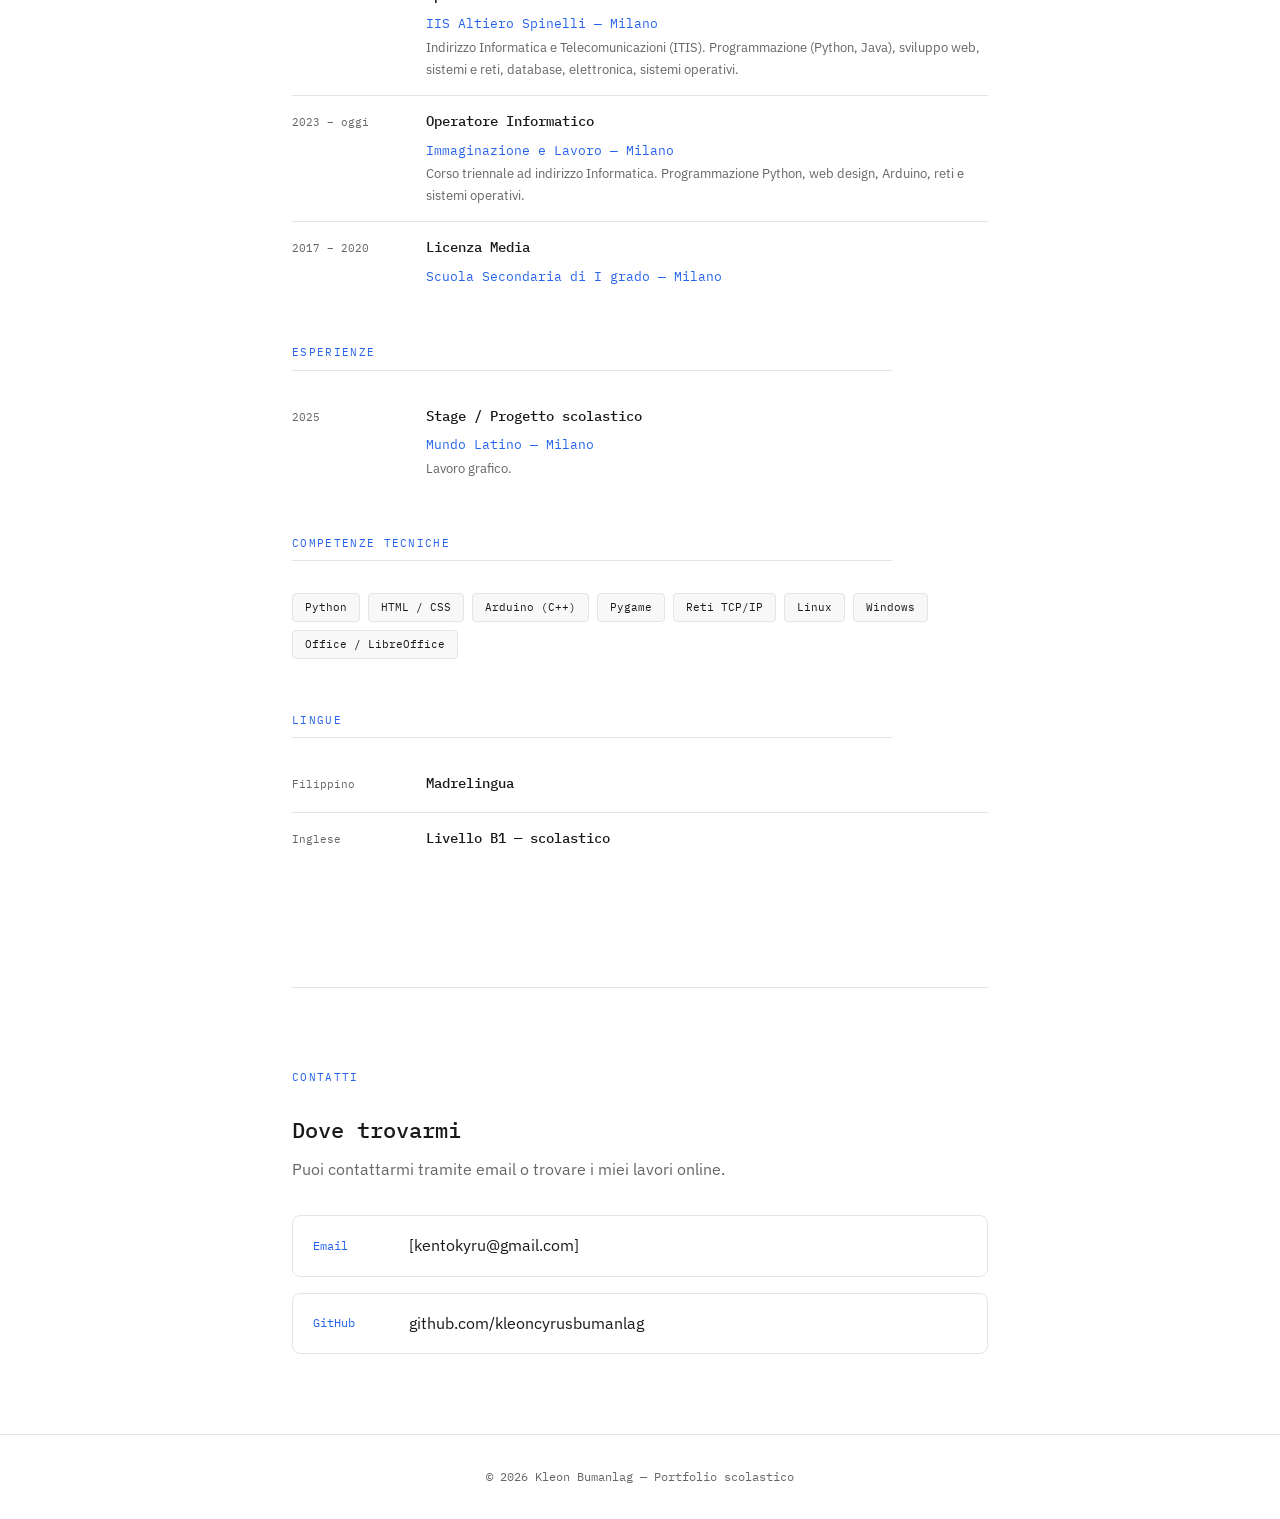
==== commit 047c77c8: "aaa" ====
--- a/index.html
+++ b/index.html
@@ -188,7 +188,7 @@
             <!-- ✏️ sostituisci questo placeholder con un'immagine del progetto:
                  <img src="screenshot-progetto.jpg" alt="Nome progetto" style="width:100%;height:100%;object-fit:cover;">
             --> <img src="image.png" alt="PADDOCK" style="width: 100%; height: 100%; object-fit: cover;">
-            [ immagine progetto ]
+    
           </div>
           <div class="progetto-corpo">
             <h2>Nome del progetto</h2>
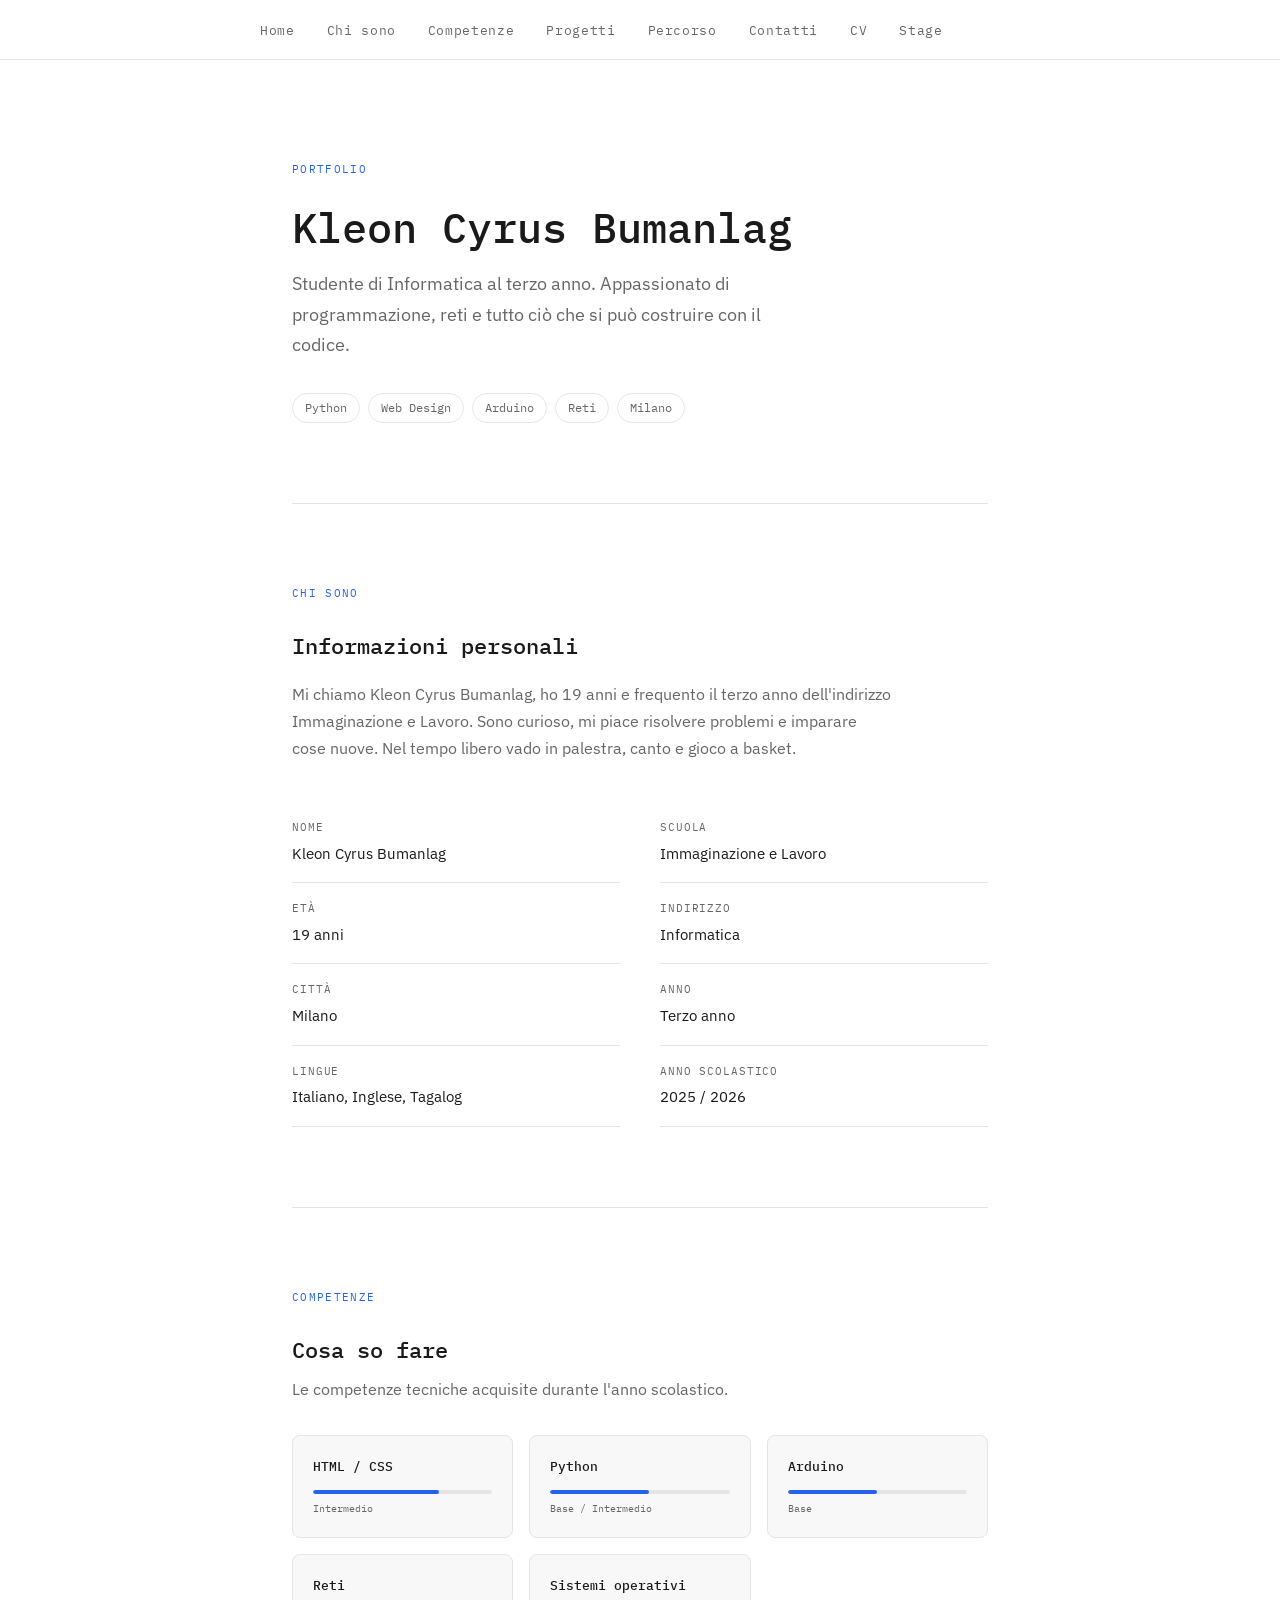
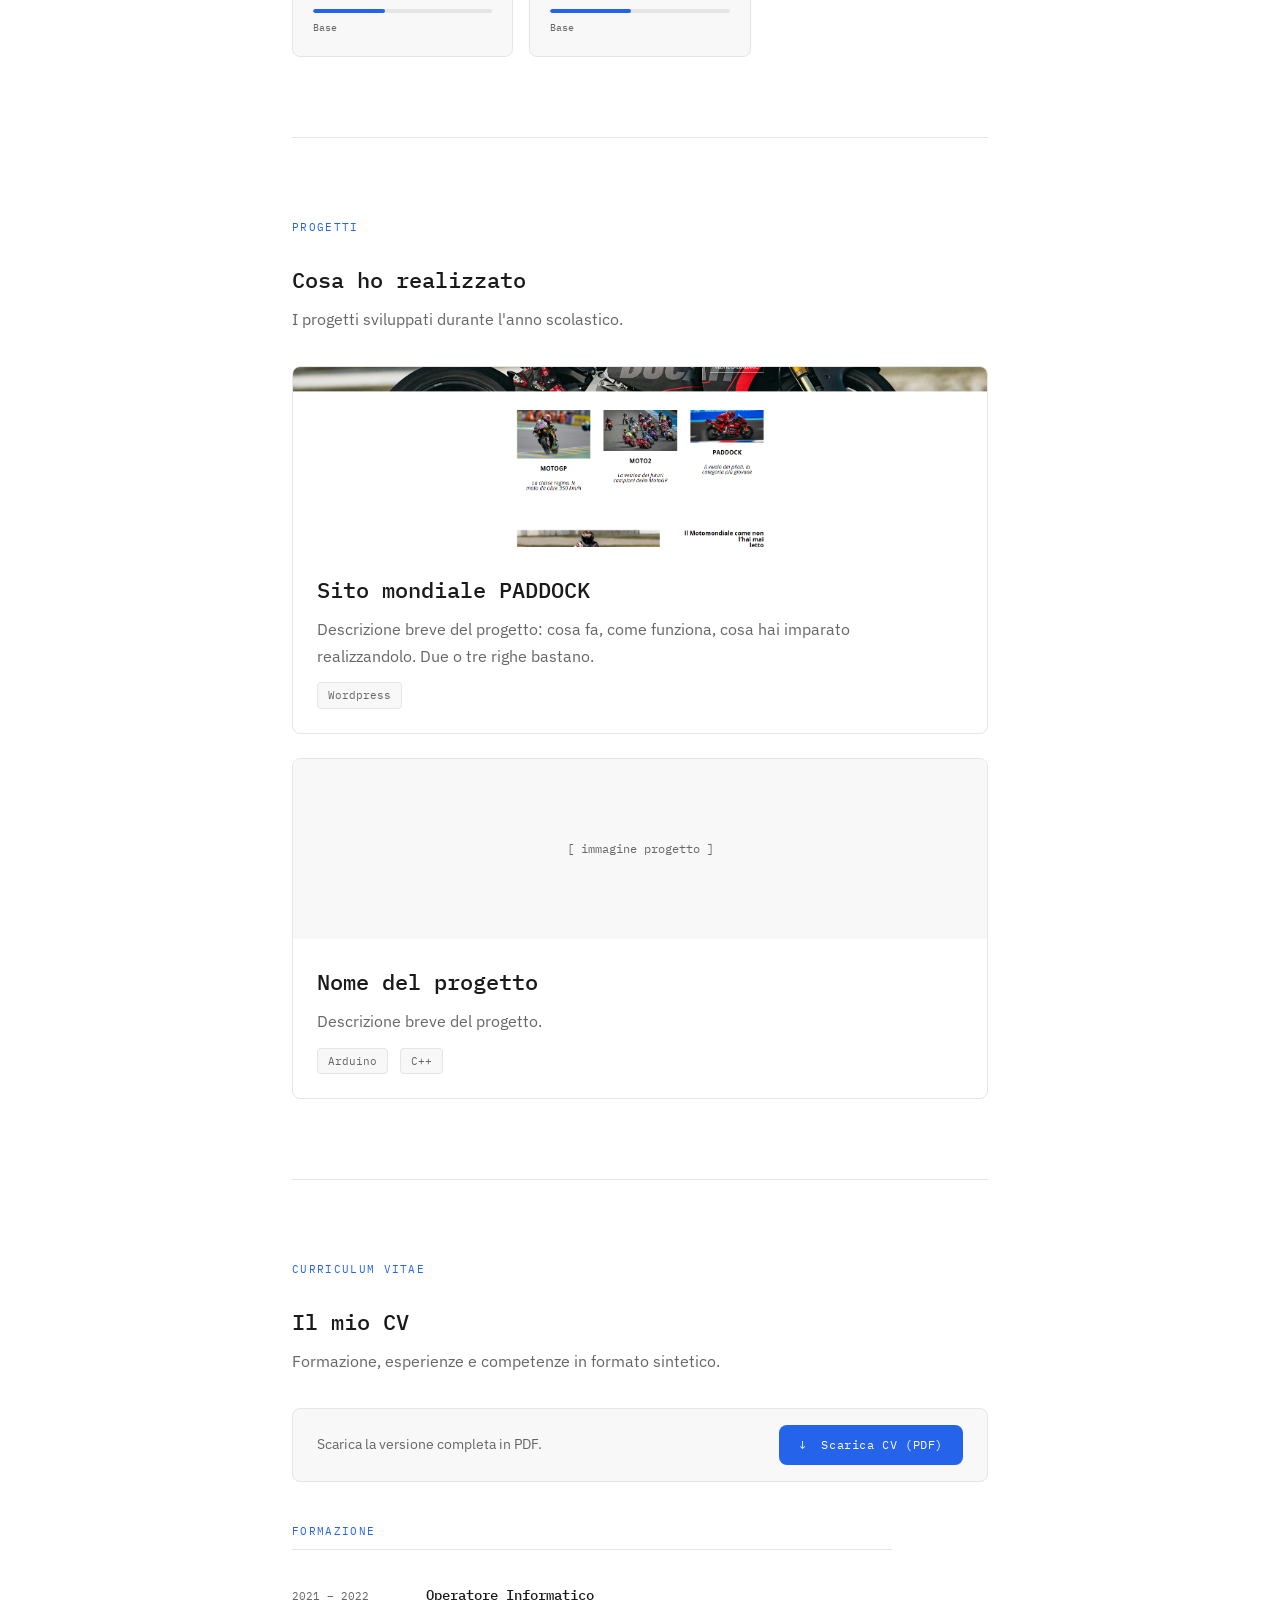
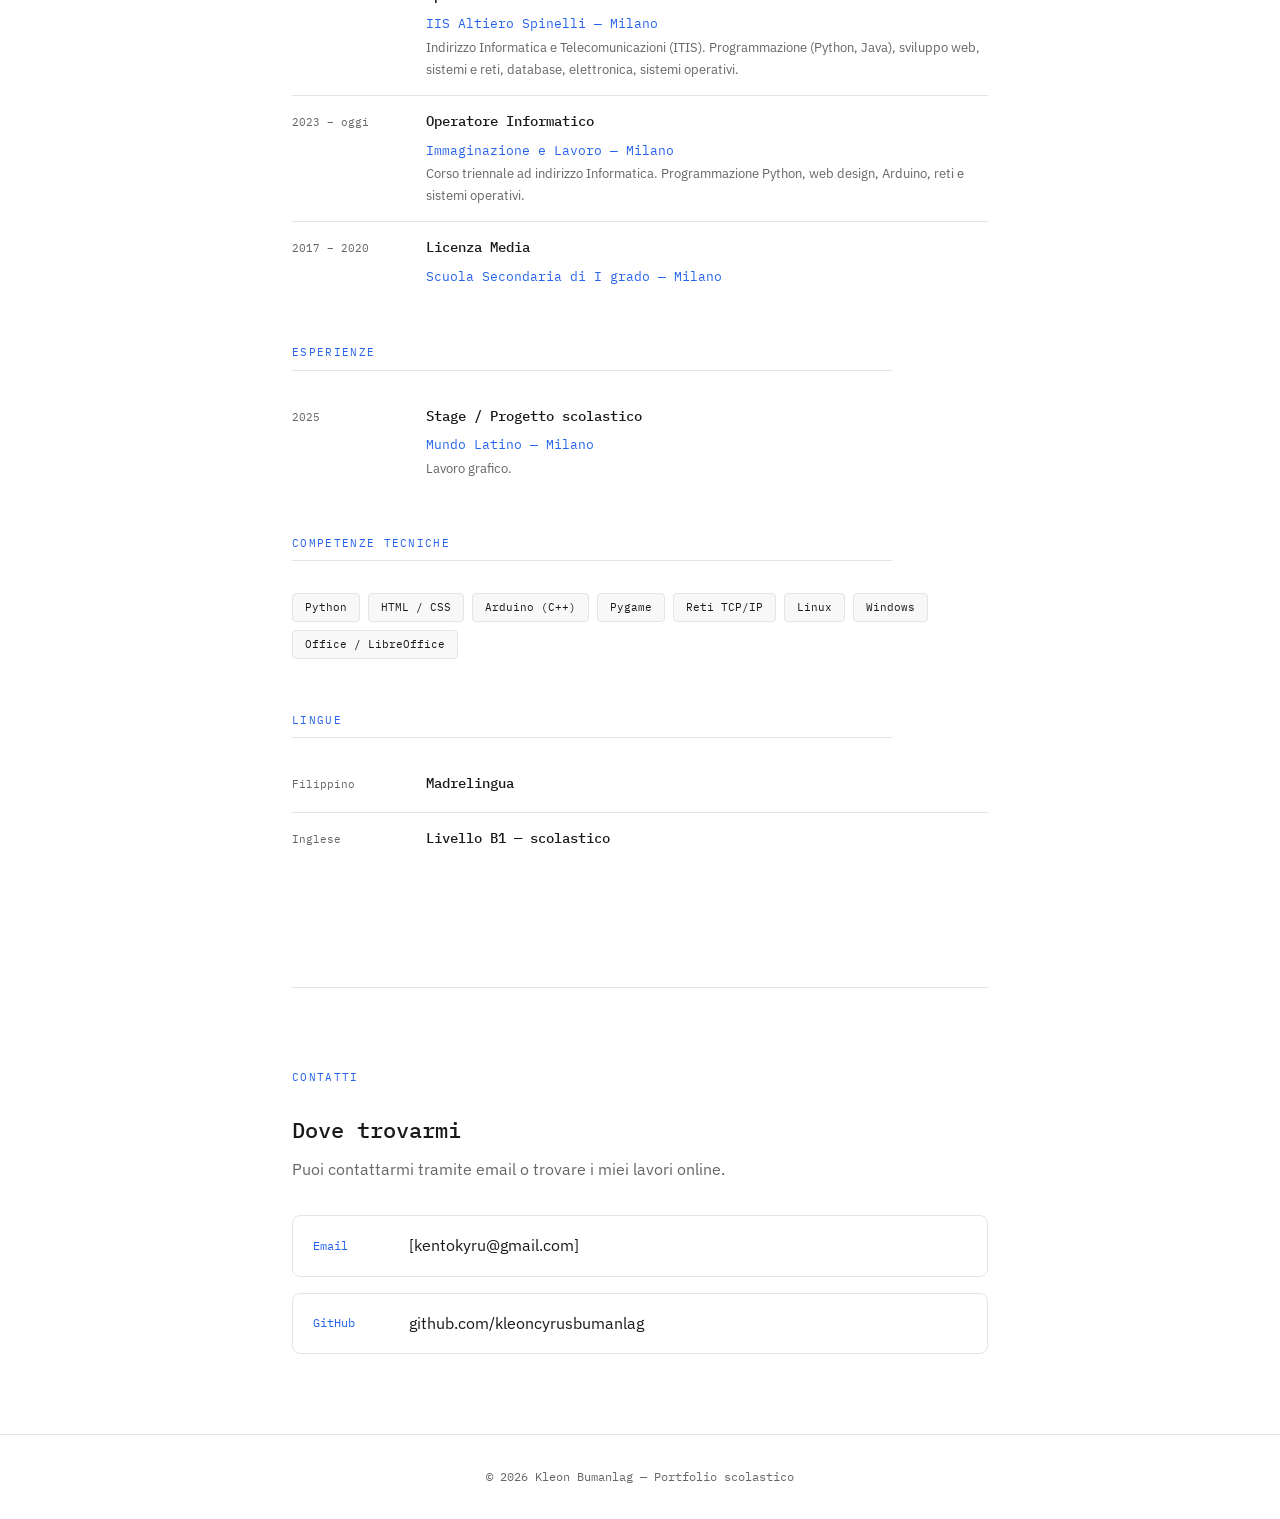
==== commit 7c62c459: "asas" ====
--- a/index.html
+++ b/index.html
@@ -188,18 +188,16 @@
             <!-- ✏️ sostituisci questo placeholder con un'immagine del progetto:
                  <img src="screenshot-progetto.jpg" alt="Nome progetto" style="width:100%;height:100%;object-fit:cover;">
             --> <img src="image.png" alt="PADDOCK" style="width: 100%; height: 100%; object-fit: cover;">
-    
           </div>
           <div class="progetto-corpo">
-            <h2>Nome del progetto</h2>
+            <h2>Sito mondiale PADDOCK</h2>
             <p style="margin-top: 8px;">
               Descrizione breve del progetto: cosa fa, come funziona, cosa hai imparato
               realizzandolo. Due o tre righe bastano.
             </p>
             <div class="progetto-meta">
               <!-- ✏️ aggiungi i linguaggi / strumenti usati -->
-              <span class="badge">Python</span>
-              <span class="badge">HTML</span>
+              <span class="badge">Wordpress</span>
             </div>
             <!-- ✏️ se hai un link al progetto, inseriscilo qui -->
             <!-- <a href="#" class="progetto-link">→ Vedi il progetto</a> -->
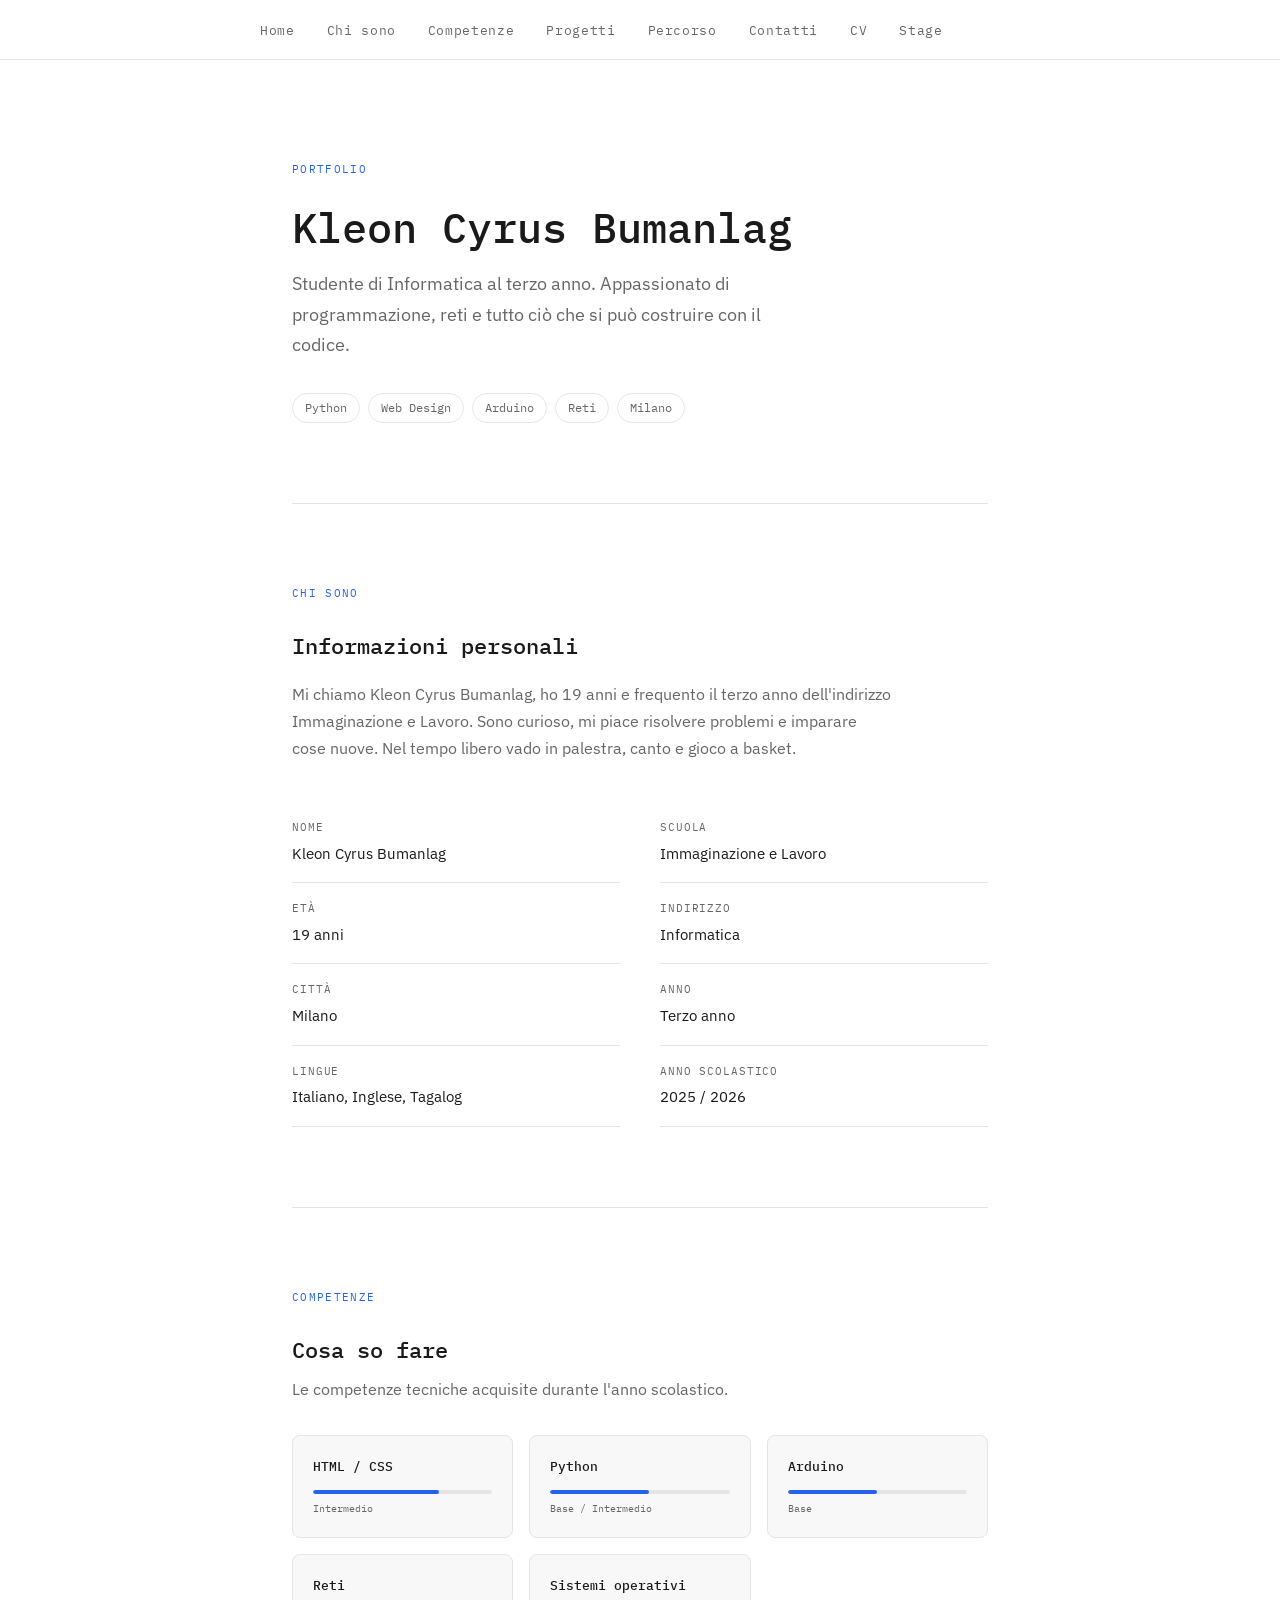
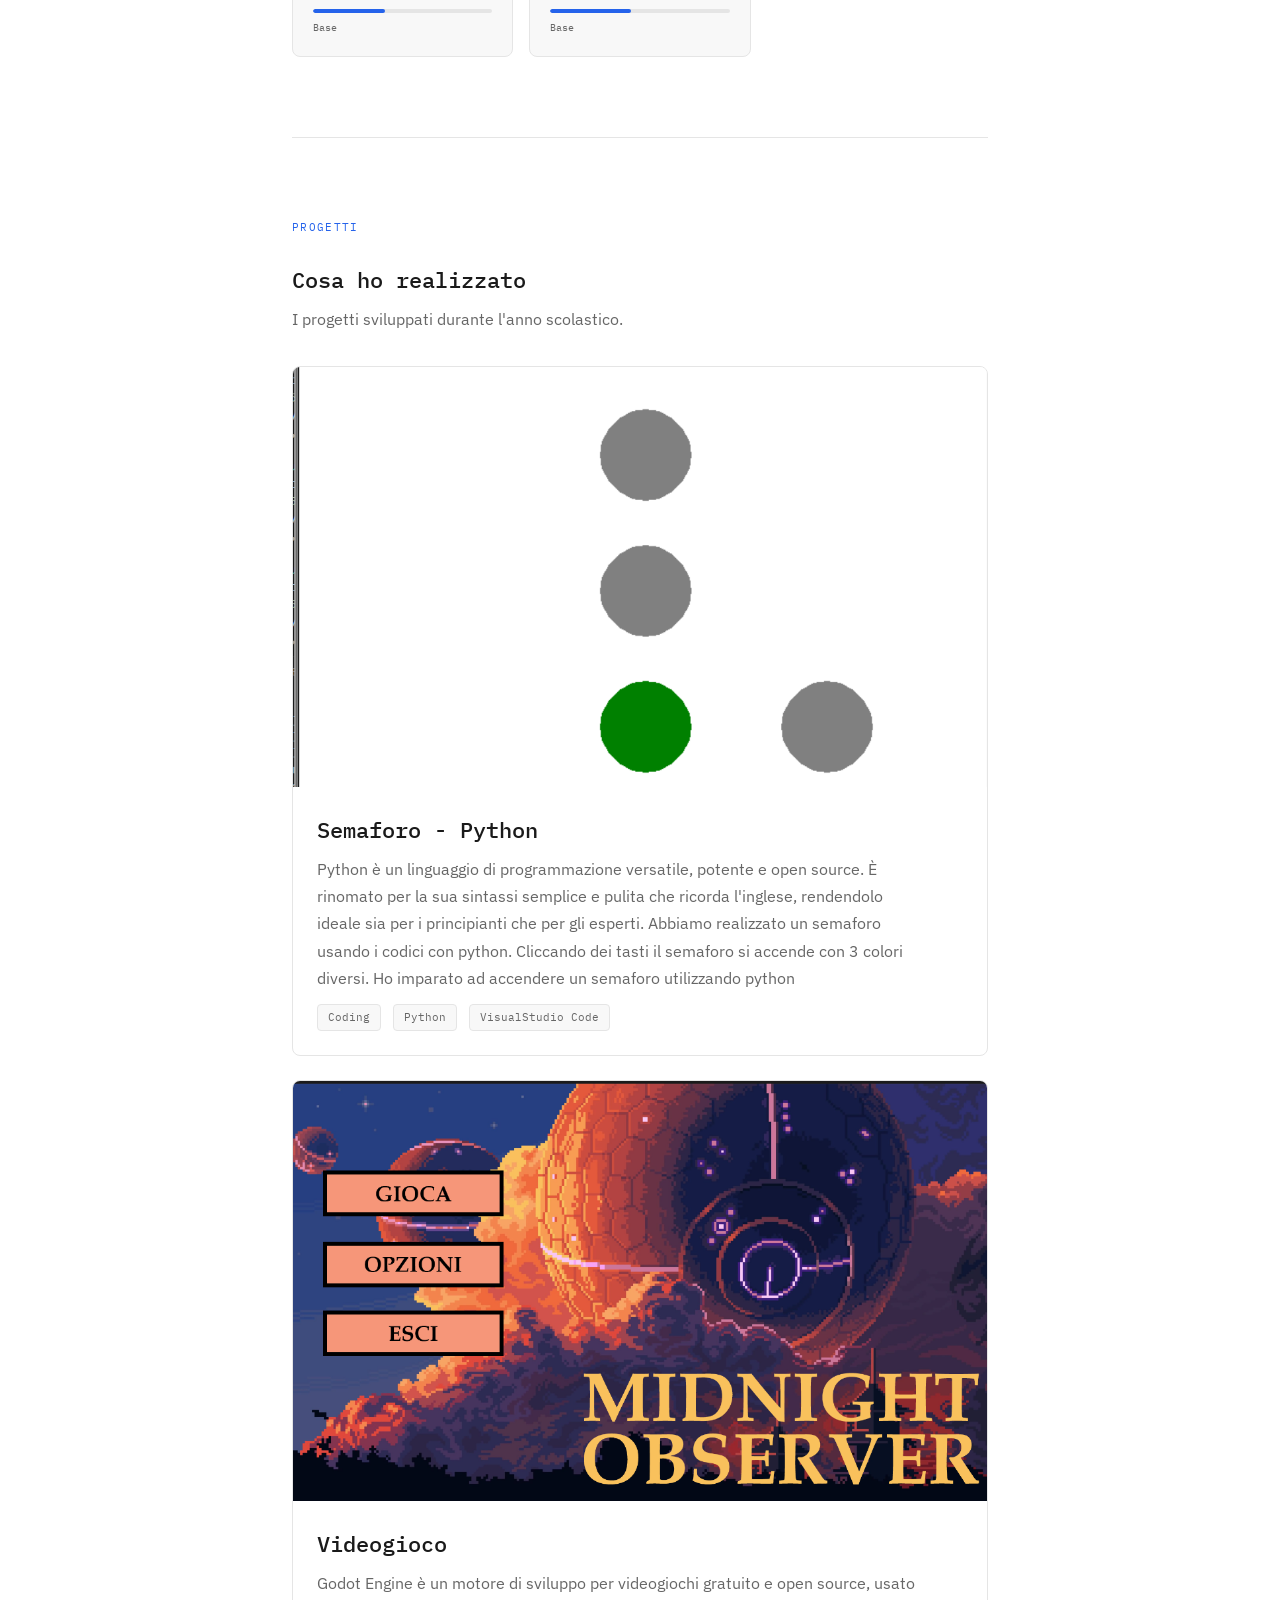
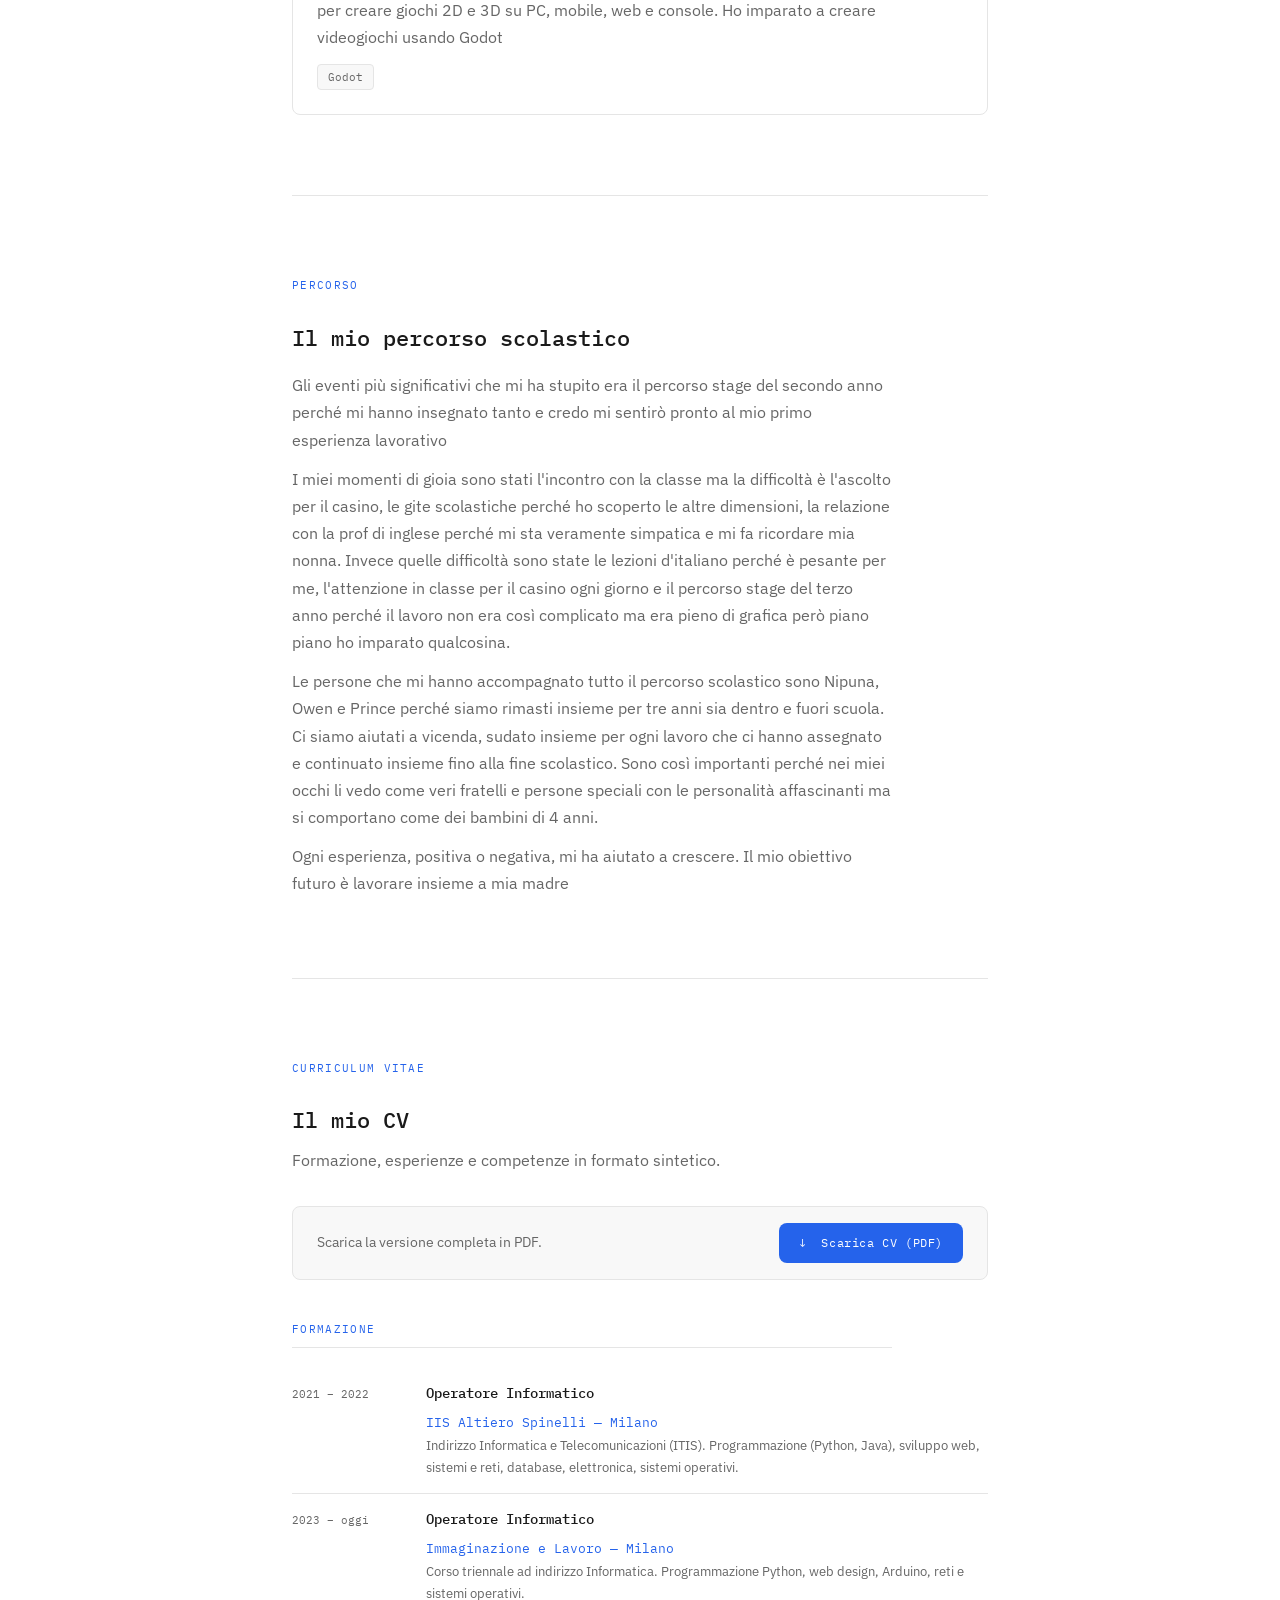
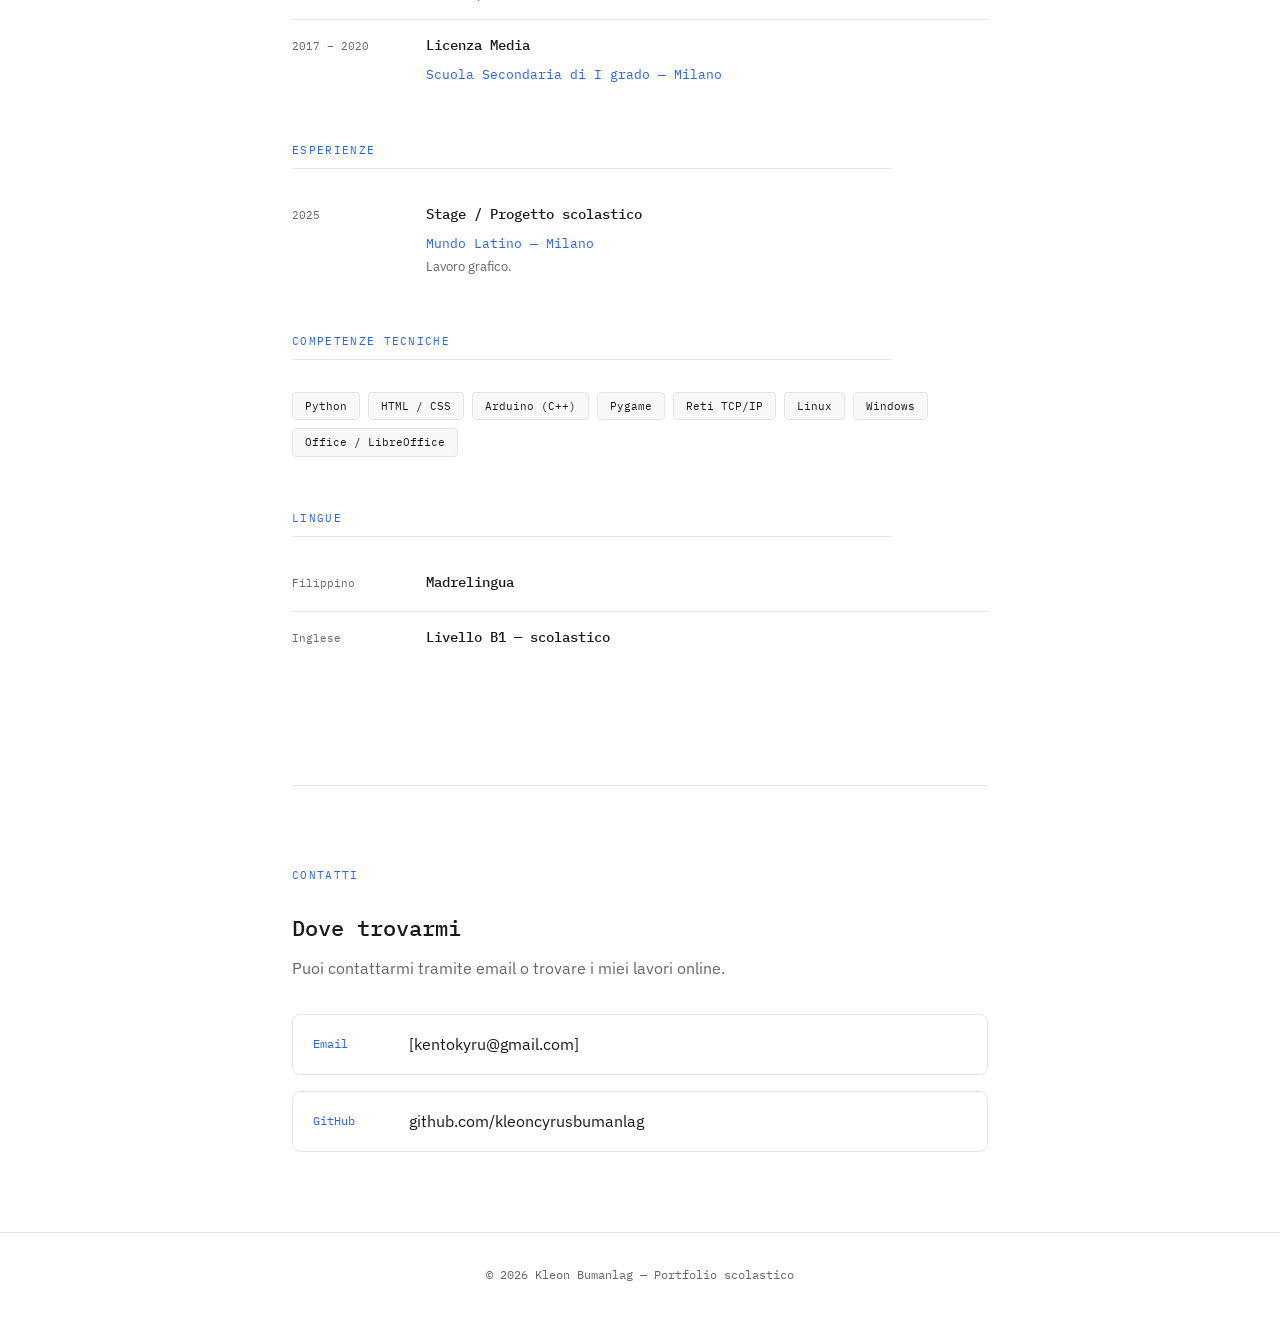
==== commit b5cf2518: "ef" ====
--- a/index.html
+++ b/index.html
@@ -187,17 +187,20 @@
           <div class="progetto-immagine">
             <!-- ✏️ sostituisci questo placeholder con un'immagine del progetto:
                  <img src="screenshot-progetto.jpg" alt="Nome progetto" style="width:100%;height:100%;object-fit:cover;">
-            --> <img src="image.png" alt="PADDOCK" style="width: 100%; height: 100%; object-fit: cover;">
+            --> <img src="Screenshot 2026-05-27 090038.png" alt="Semaforo" style="width: 100%; height: 100%; object-fit: cover;">
           </div>
           <div class="progetto-corpo">
-            <h2>Sito mondiale PADDOCK</h2>
+            <h2>Semaforo - Python</h2>
             <p style="margin-top: 8px;">
-              Descrizione breve del progetto: cosa fa, come funziona, cosa hai imparato
-              realizzandolo. Due o tre righe bastano.
+              Python è un linguaggio di programmazione versatile, potente e open source. È rinomato per la sua sintassi semplice e pulita che ricorda l'inglese, rendendolo ideale sia per i principianti che per gli esperti. 
+              Abbiamo realizzato un semaforo usando i codici con python. Cliccando dei tasti il semaforo si accende con
+              3 colori diversi. Ho imparato ad accendere un semaforo utilizzando python
             </p>
             <div class="progetto-meta">
               <!-- ✏️ aggiungi i linguaggi / strumenti usati -->
-              <span class="badge">Wordpress</span>
+              <span class="badge">Coding</span>
+              <span class="badge">Python</span>
+              <span class="badge">VisualStudio Code</span>
             </div>
             <!-- ✏️ se hai un link al progetto, inseriscilo qui -->
             <!-- <a href="#" class="progetto-link">→ Vedi il progetto</a> -->
@@ -206,21 +209,47 @@
 
         <!-- PROGETTO 2 — ✏️ MODIFICA con il tuo progetto -->
         <div class="progetto-card">
-          <div class="progetto-immagine">[ immagine progetto ]</div>
+          <div class="progetto-immagine"><img src="image.png" alt="Videogioco" style="width: 100; height: 100%; object-fit: cover;">
+          </div>
           <div class="progetto-corpo">
-            <h2>Nome del progetto</h2>
+            <h2>Videogioco</h2>
             <p style="margin-top: 8px;">
-              Descrizione breve del progetto.
+              Godot Engine è un motore di sviluppo per videogiochi gratuito e open source, usato per creare giochi 2D e 3D su PC, mobile, web e console.
+              Ho imparato a creare videogiochi usando Godot
             </p>
             <div class="progetto-meta">
-              <span class="badge">Arduino</span>
-              <span class="badge">C++</span>
+              <span class="badge">Godot</span>
             </div>
           </div>
         </div>
 
         <!-- ✏️ copia un blocco qui sopra per aggiungere altri progetti -->
 
+      </div>
+    </section>
+
+    </section>
+        <section id="percorso">
+      <p class="etichetta">Percorso</p>
+      <h2>Il mio percorso scolastico</h2>
+
+      <p style="margin-top: 16px;">
+        Gli eventi più significativi che mi ha stupito era il percorso stage del secondo anno perché mi hanno insegnato tanto e credo mi sentirò pronto al mio primo esperienza lavorativo
+      </p>
+
+      <p style="margin-top: 12px;">
+        I miei momenti di gioia sono stati l'incontro con la classe ma la difficoltà è l'ascolto per il casino, le gite scolastiche perché ho scoperto le altre dimensioni, la relazione con la prof di inglese perché mi sta veramente simpatica e mi fa ricordare mia nonna.
+Invece quelle difficoltà sono state le lezioni d'italiano perché è pesante per me, l'attenzione in classe per il casino ogni giorno e il percorso stage del terzo anno perché il lavoro non era così complicato ma era pieno di grafica però piano piano ho imparato qualcosina.
+
+      </p>
+
+      <p style="margin-top: 12px;">
+        Le persone che mi hanno accompagnato tutto il percorso scolastico sono Nipuna, Owen e Prince perché siamo rimasti insieme per tre anni sia dentro e fuori scuola. Ci siamo aiutati a vicenda, sudato insieme per ogni lavoro che ci hanno assegnato e continuato insieme fino alla fine scolastico. Sono così importanti perché nei miei occhi li vedo come veri fratelli e persone speciali con le personalità affascinanti ma si comportano come dei bambini di 4 anni.
+      </p>
+
+      <p style="margin-top: 12px;">
+        Ogni esperienza, positiva o negativa, mi ha aiutato a crescere. Il mio obiettivo futuro è lavorare insieme a mia madre
+      </p>
       </div>
     </section>
 
--- a/style.css
+++ b/style.css
@@ -266,7 +266,7 @@
 
 .progetto-immagine {
   width: 100%;
-  height: 180px;
+  height: 420px;
   background: var(--colore-card);
   display: flex;
   align-items: center;
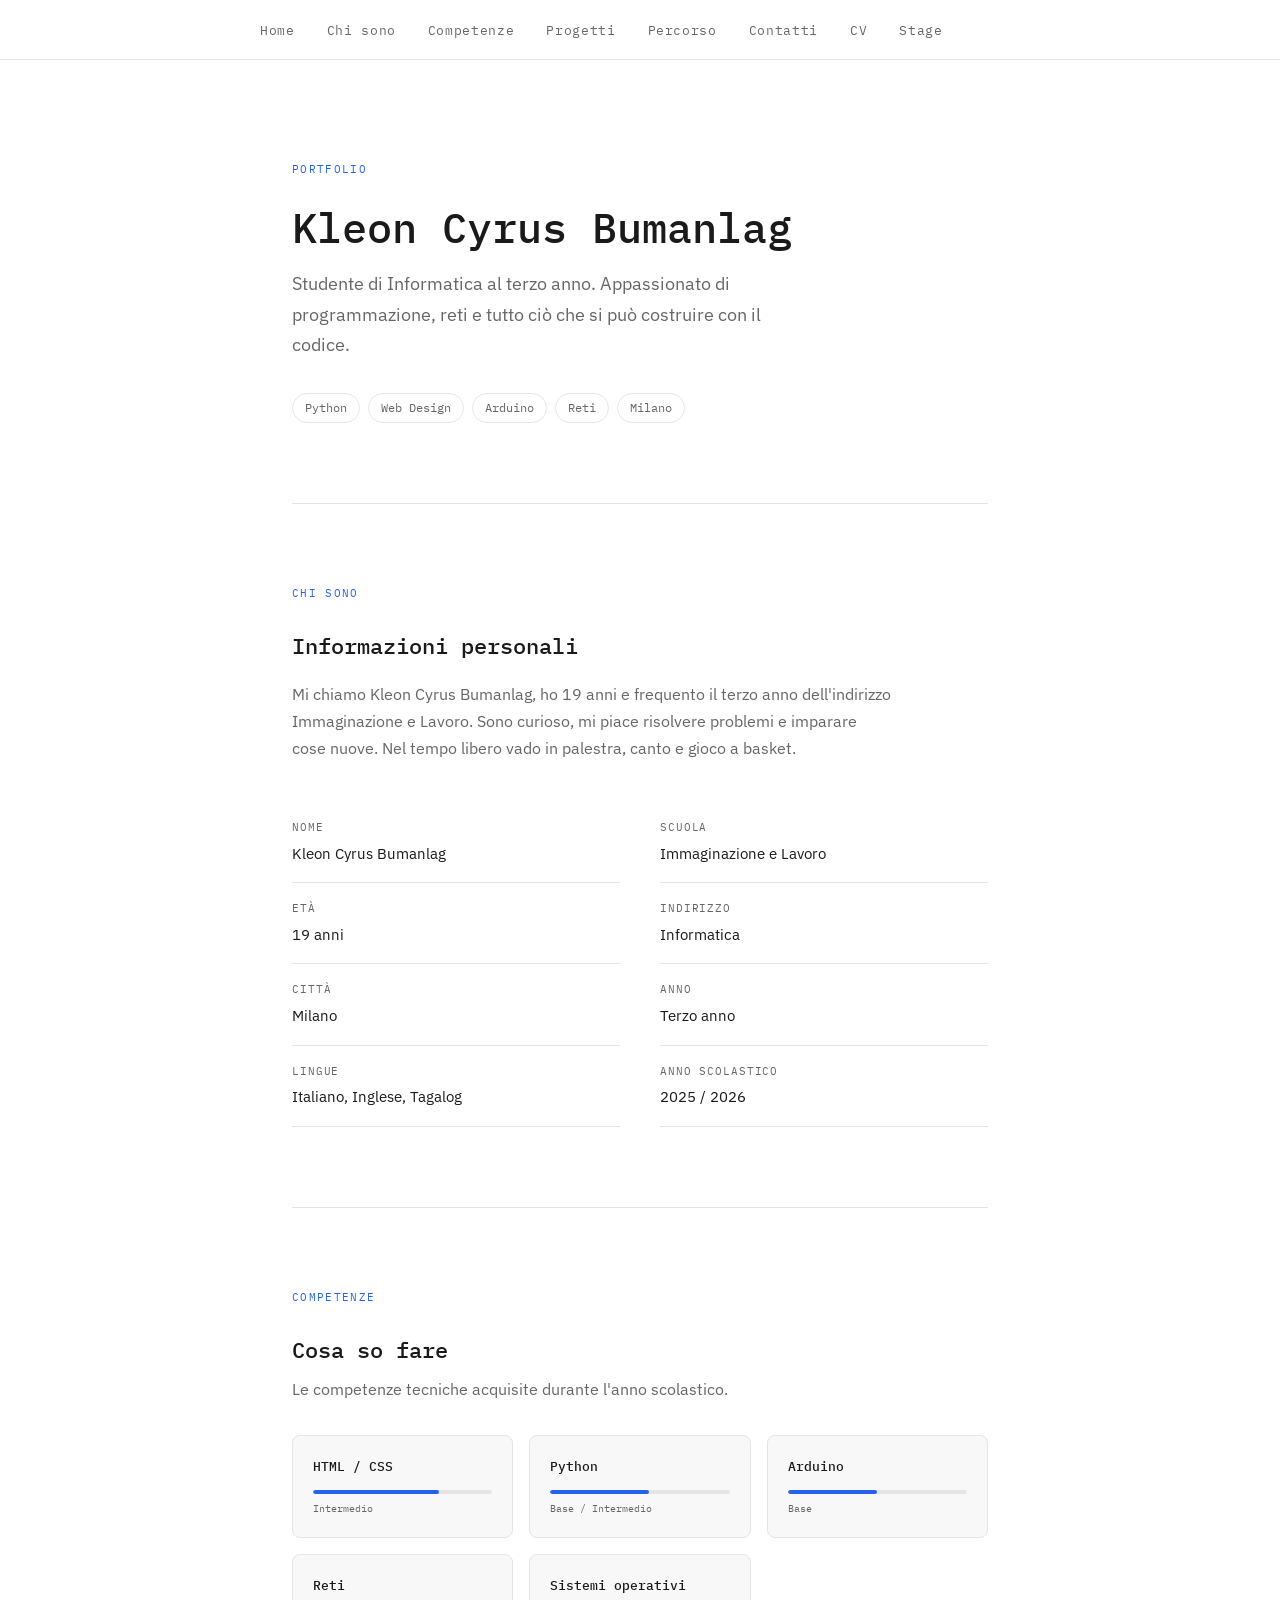
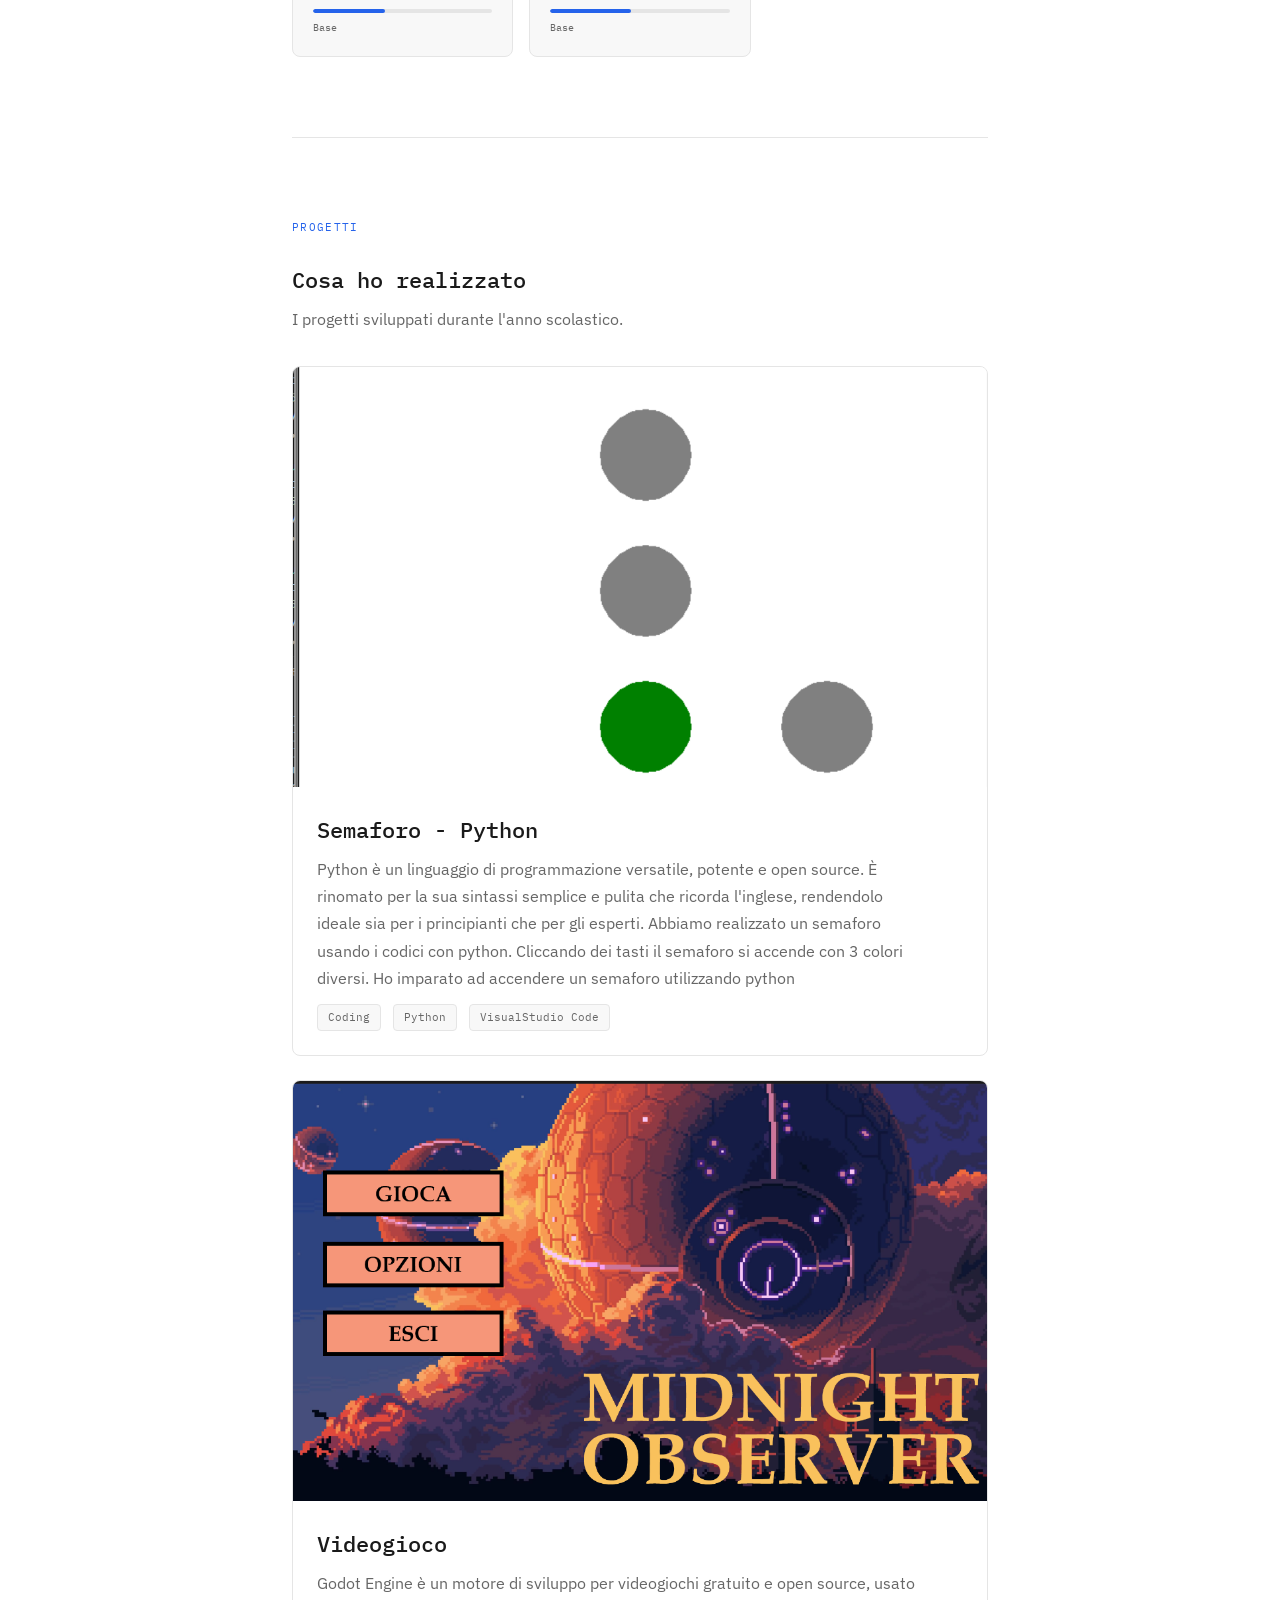
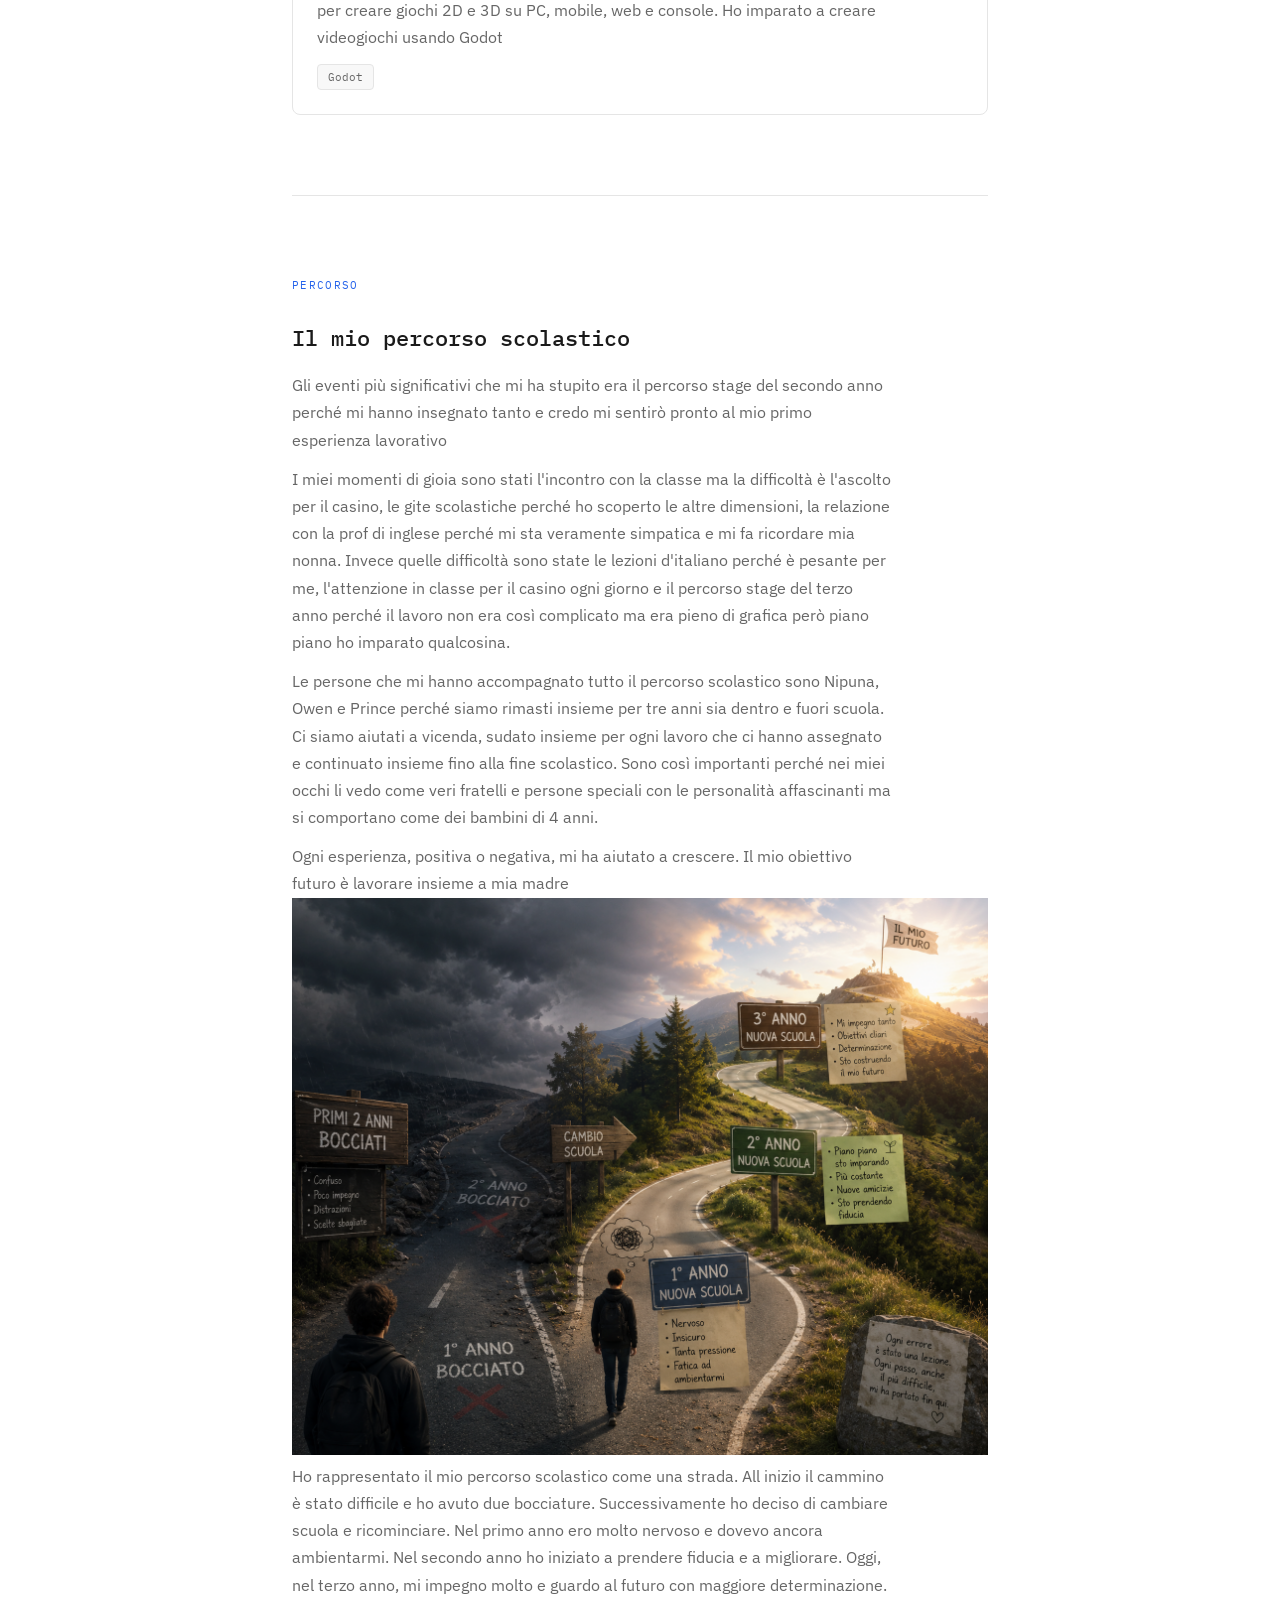
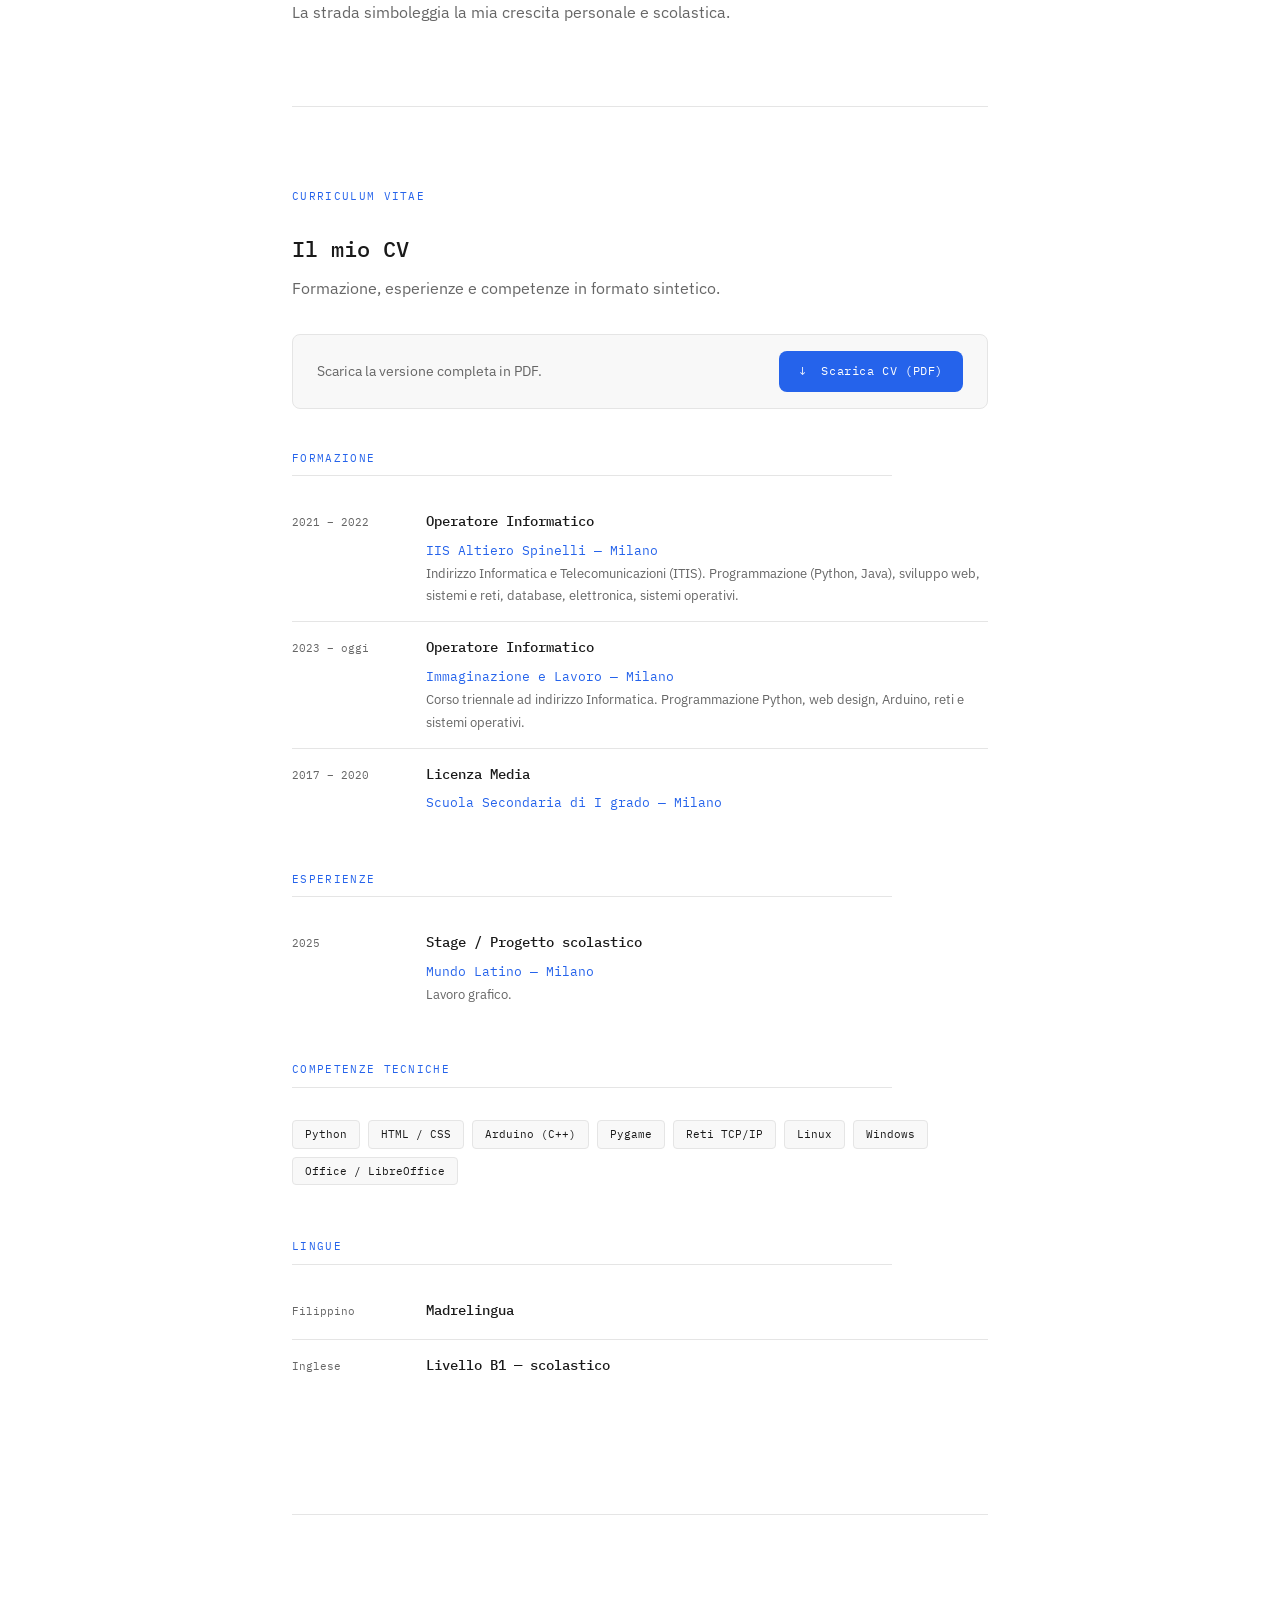
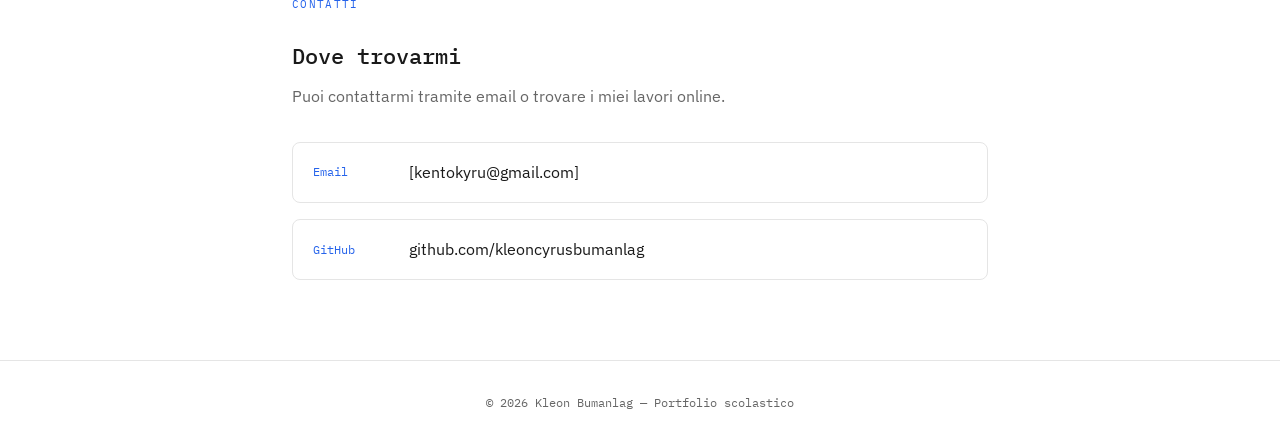
==== commit f0482d92: "dwd" ====
--- a/index.html
+++ b/index.html
@@ -250,6 +250,9 @@
       <p style="margin-top: 12px;">
         Ogni esperienza, positiva o negativa, mi ha aiutato a crescere. Il mio obiettivo futuro è lavorare insieme a mia madre
       </p>
+      <img src="strada percorso.png" alt="Strada del percorso" style="width: 100%; height: 100%; object-fit: cover;">
+      <p>Ho rappresentato il mio percorso scolastico come una strada. All inizio il cammino è stato difficile e ho avuto due bocciature. Successivamente ho deciso di cambiare scuola e ricominciare. Nel primo anno ero molto nervoso e dovevo ancora ambientarmi. Nel secondo anno ho iniziato a prendere fiducia e a migliorare. Oggi, nel terzo anno, mi impegno molto e guardo al futuro con maggiore determinazione. La strada simboleggia la mia crescita personale e scolastica.
+      </p>
       </div>
     </section>
 
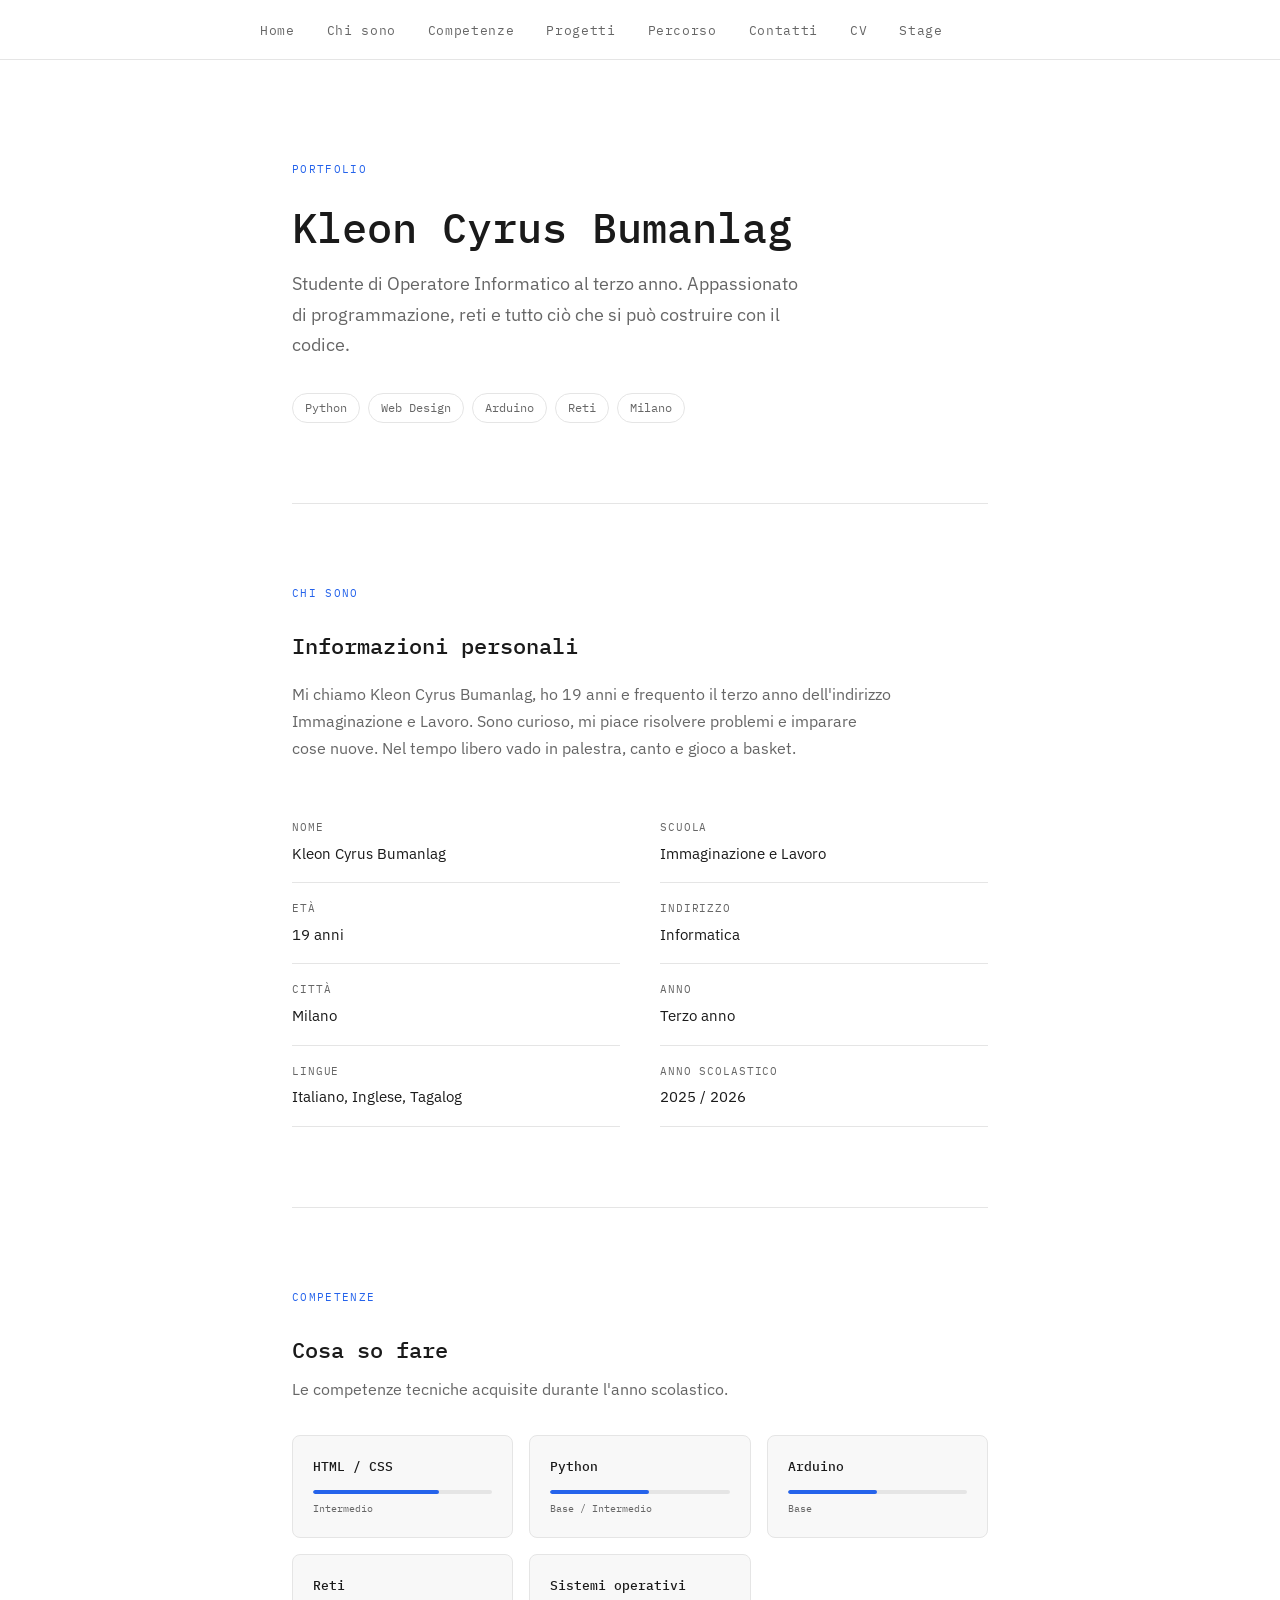
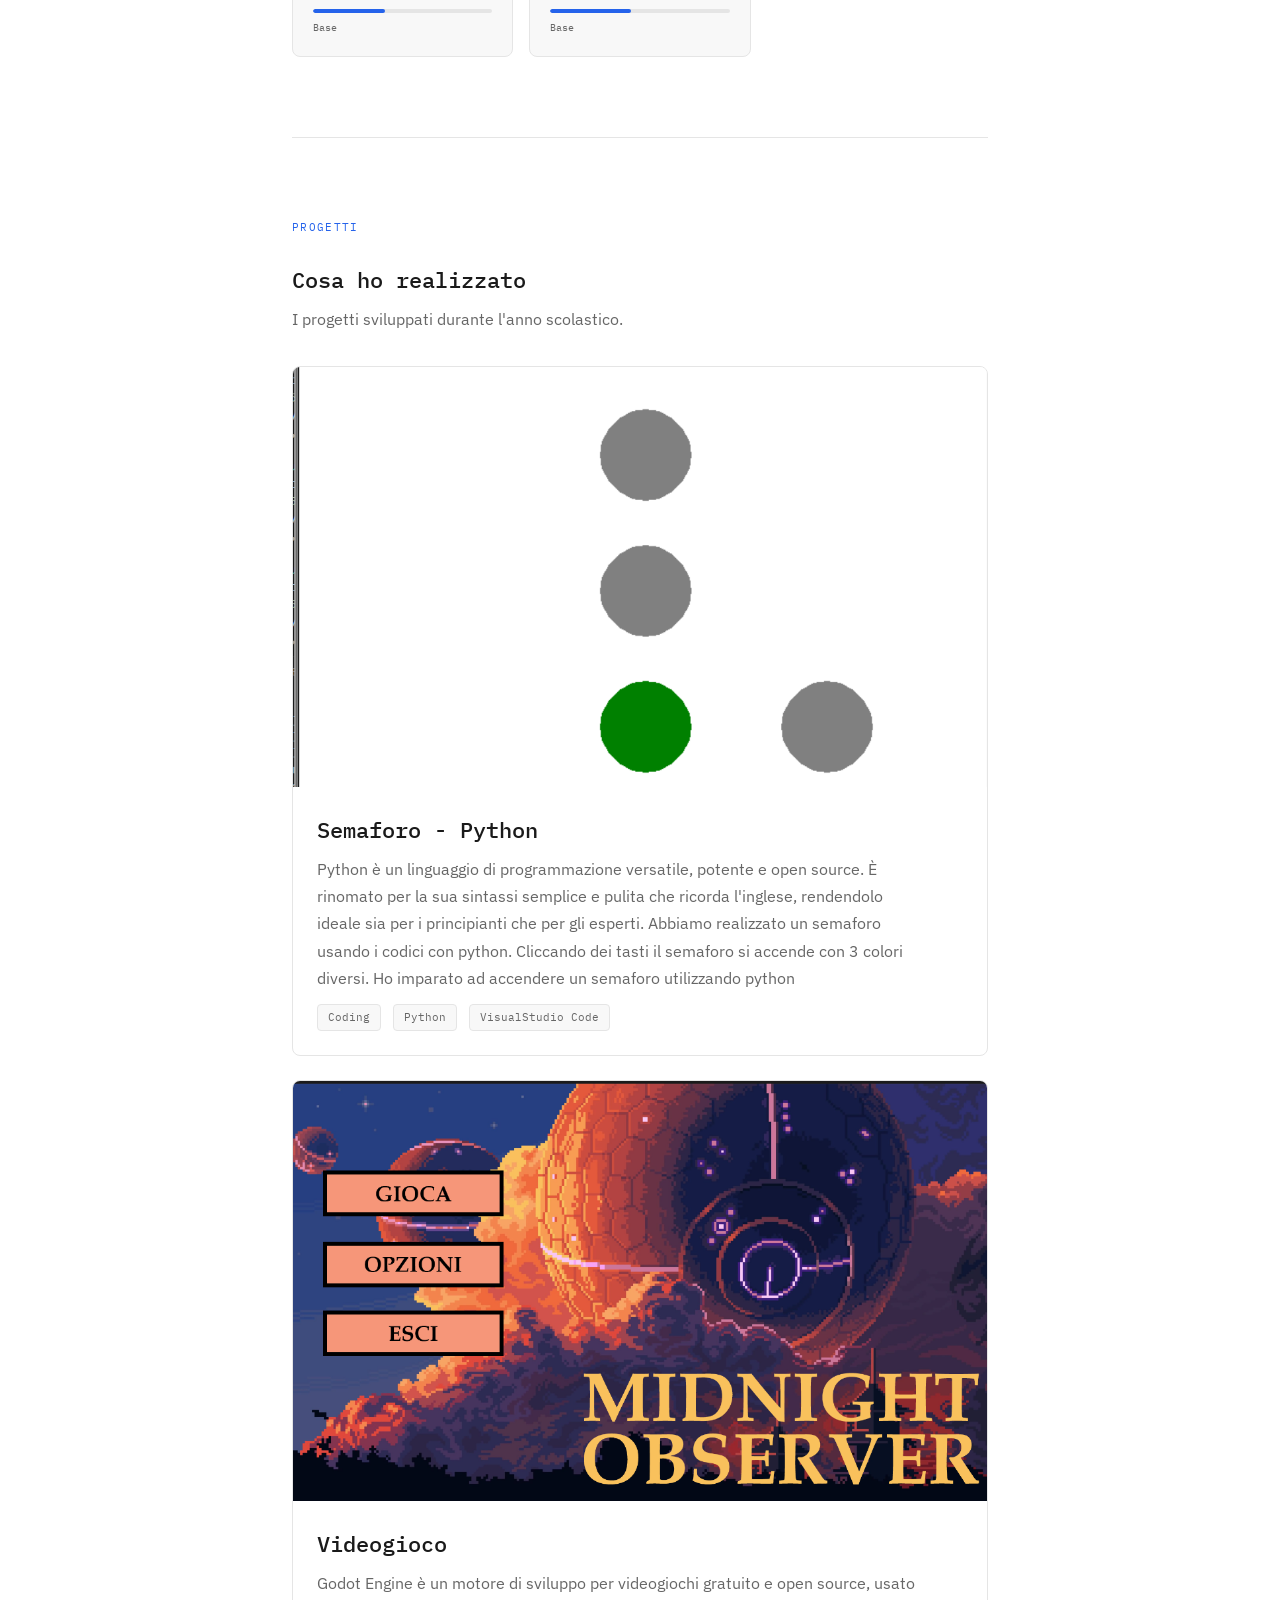
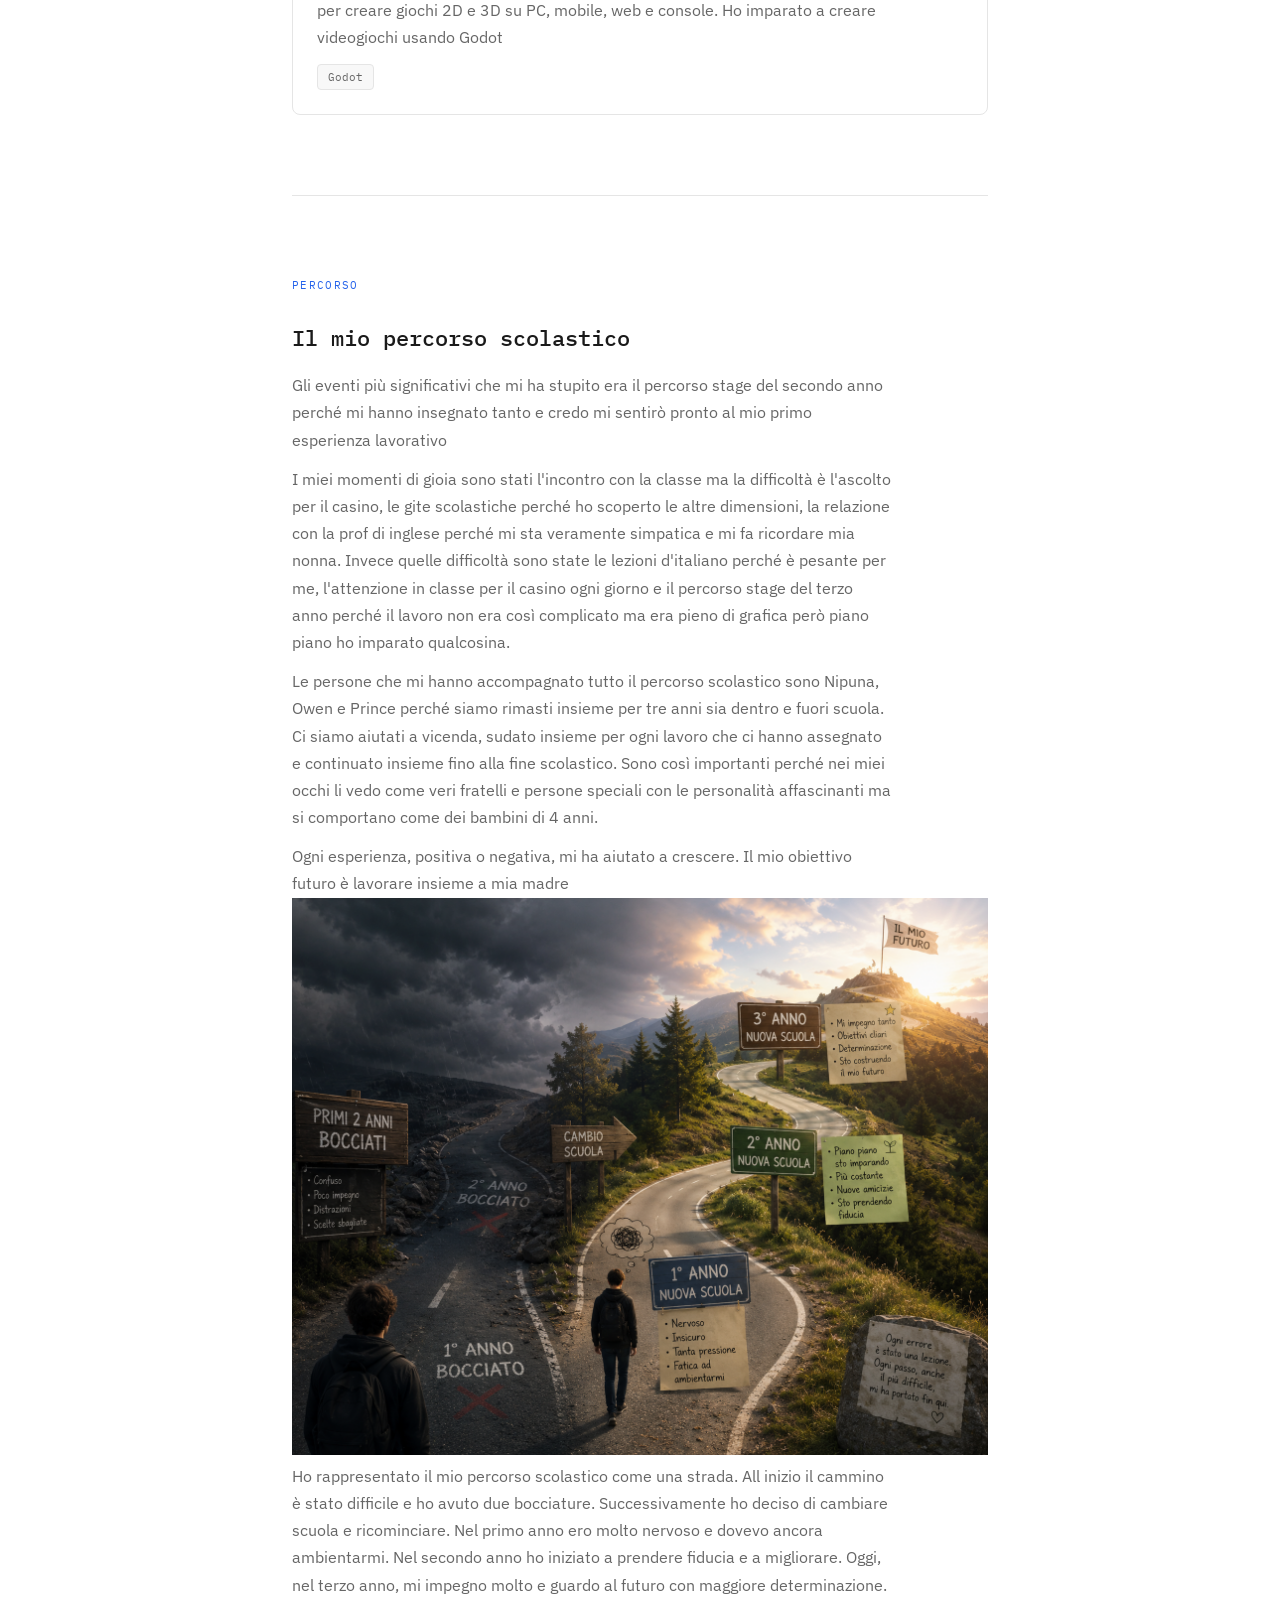
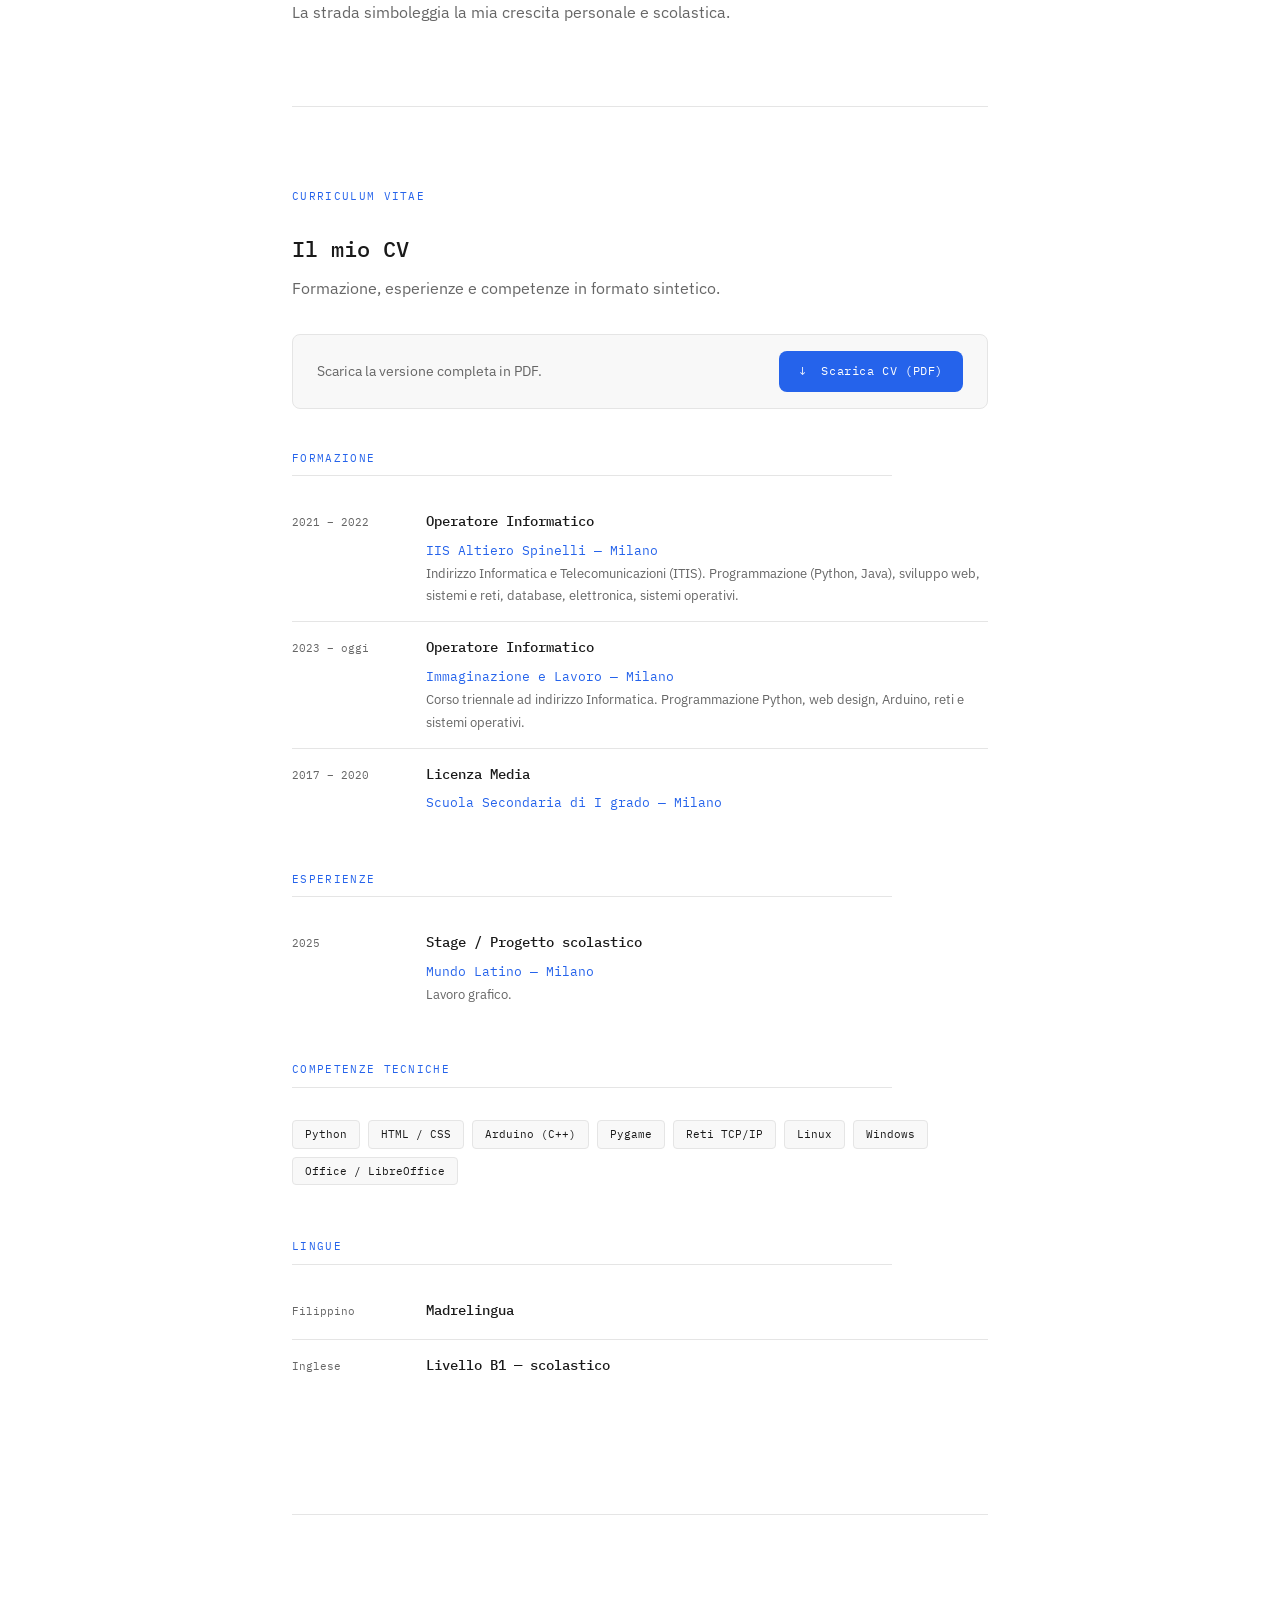
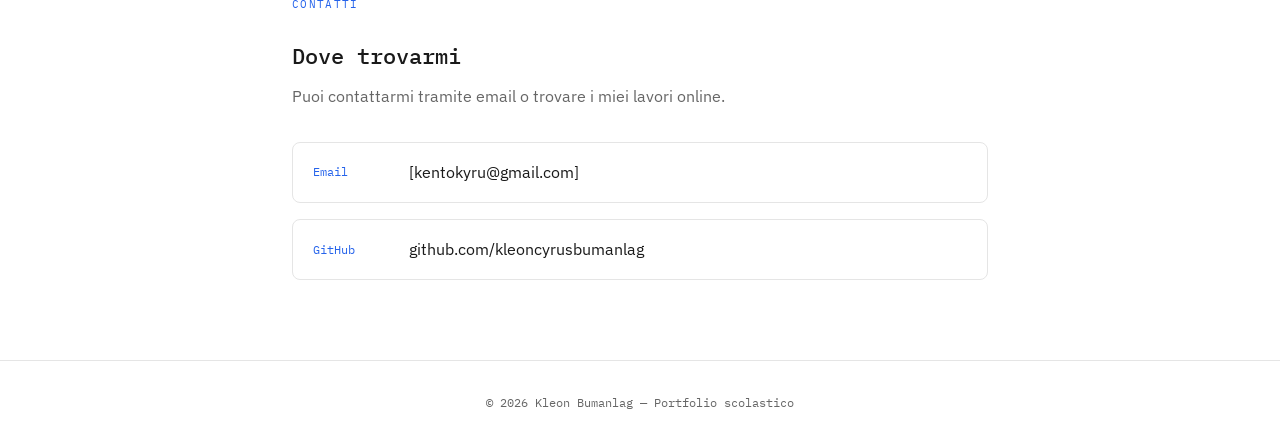
==== commit 6af3b025: "fe" ====
--- a/index.html
+++ b/index.html
@@ -42,7 +42,7 @@
 
       <!-- ✏️ MODIFICA: una frase breve su di te -->
       <p class="sottotitolo">
-        Studente di Informatica al terzo anno. Appassionato di programmazione,
+        Studente di Operatore Informatico al terzo anno. Appassionato di programmazione,
         reti e tutto ciò che si può costruire con il codice.
       </p>
 
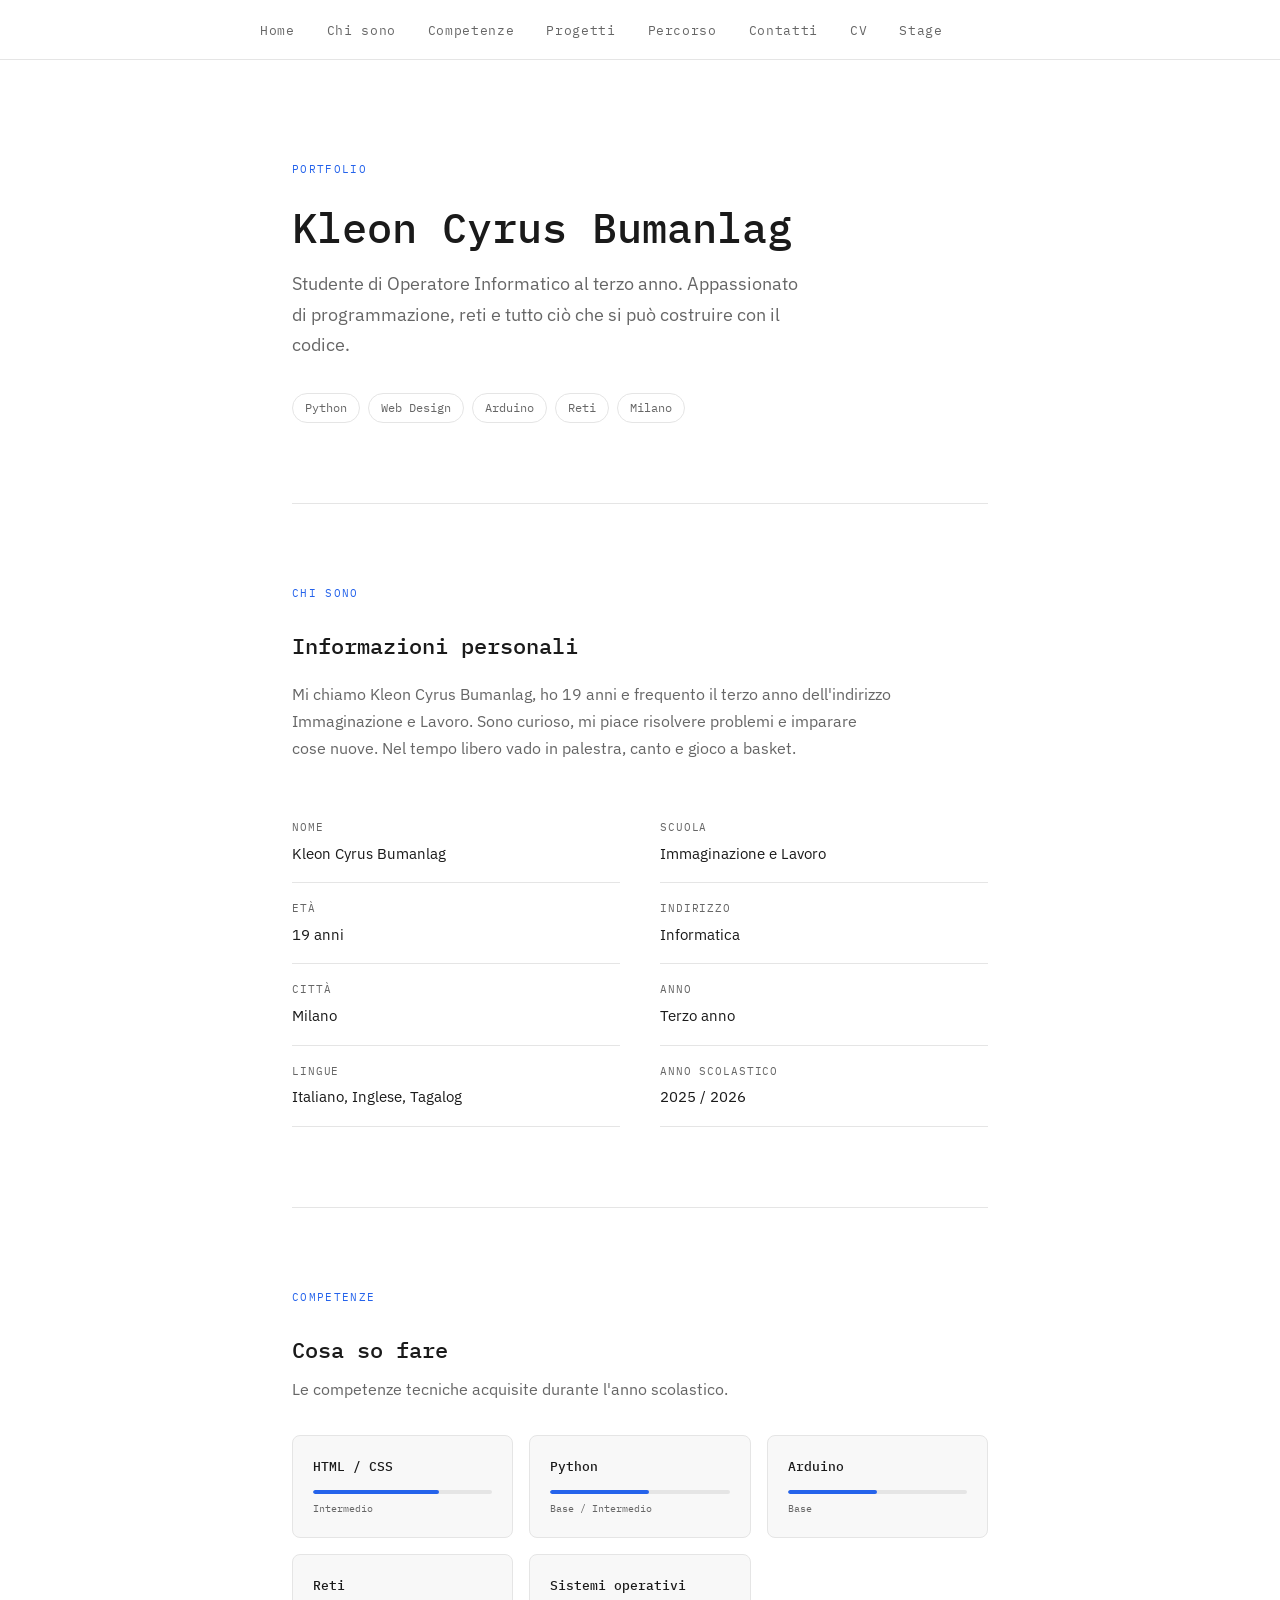
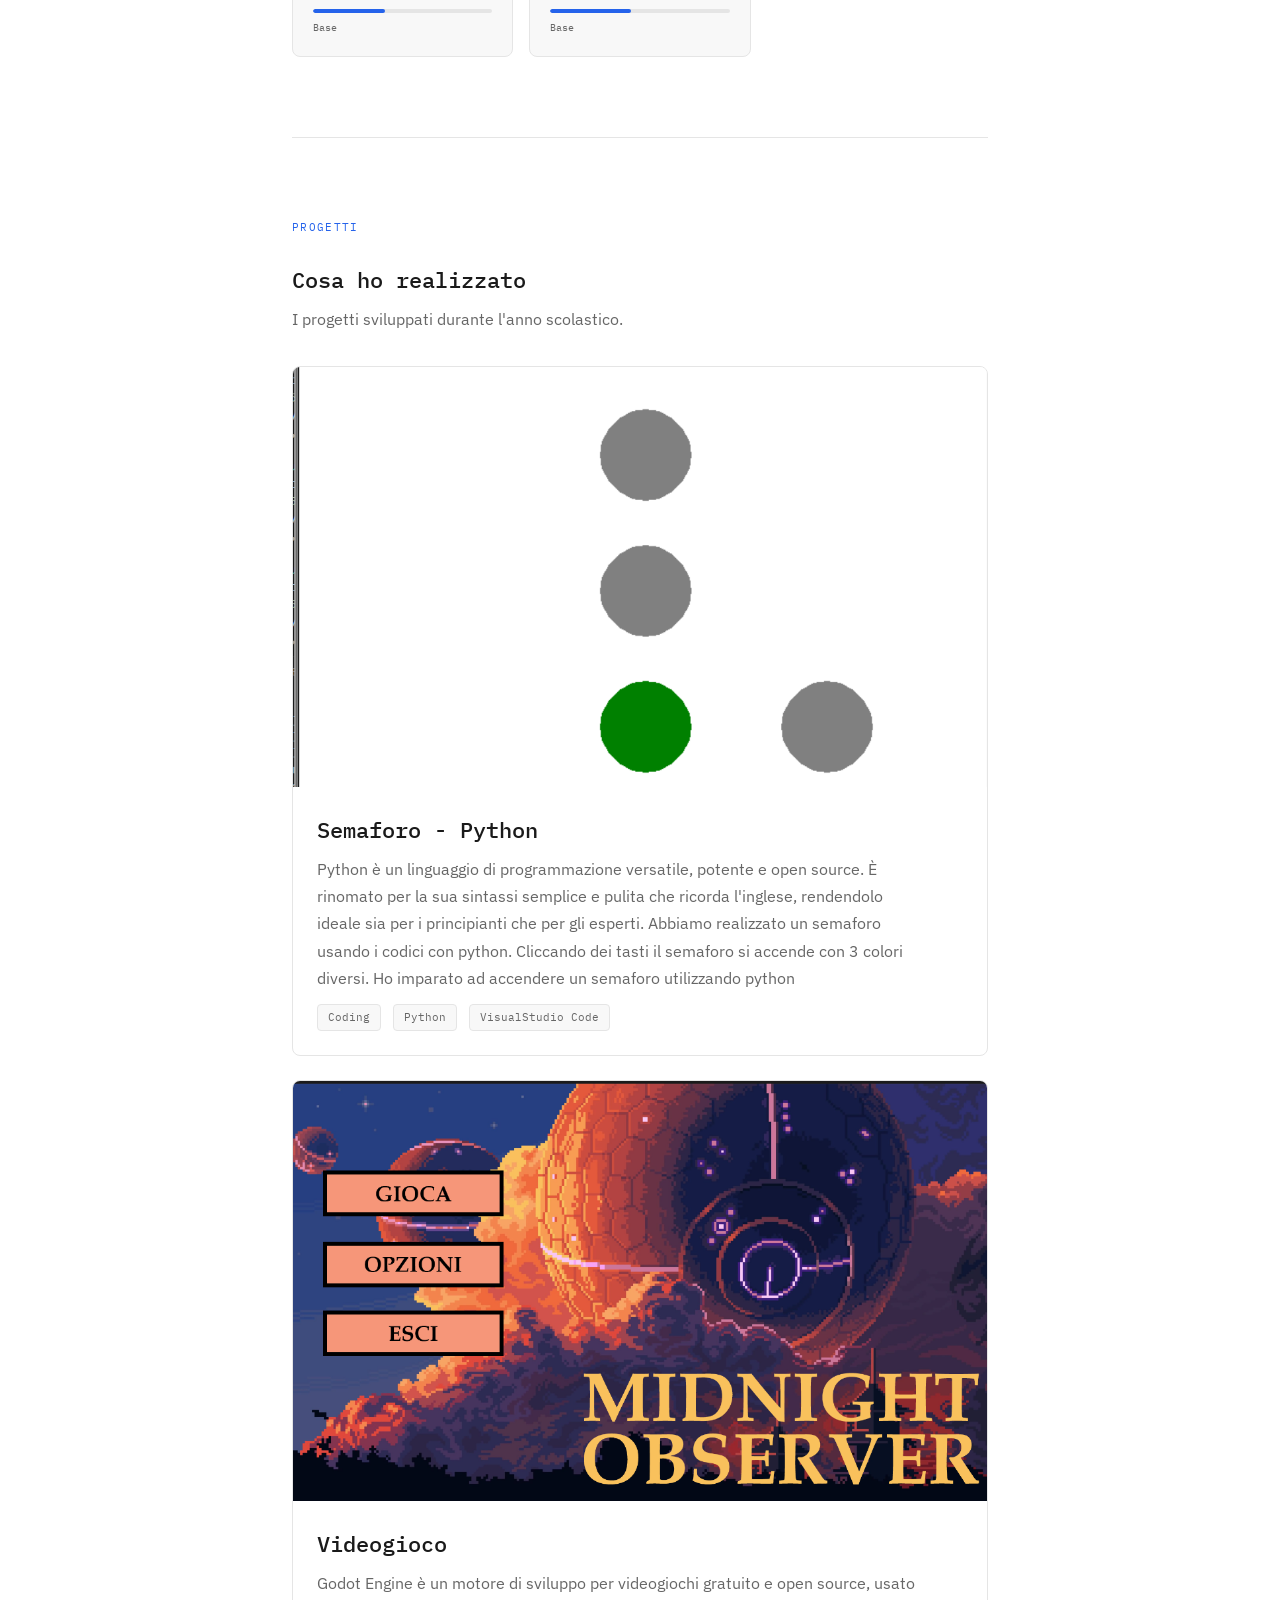
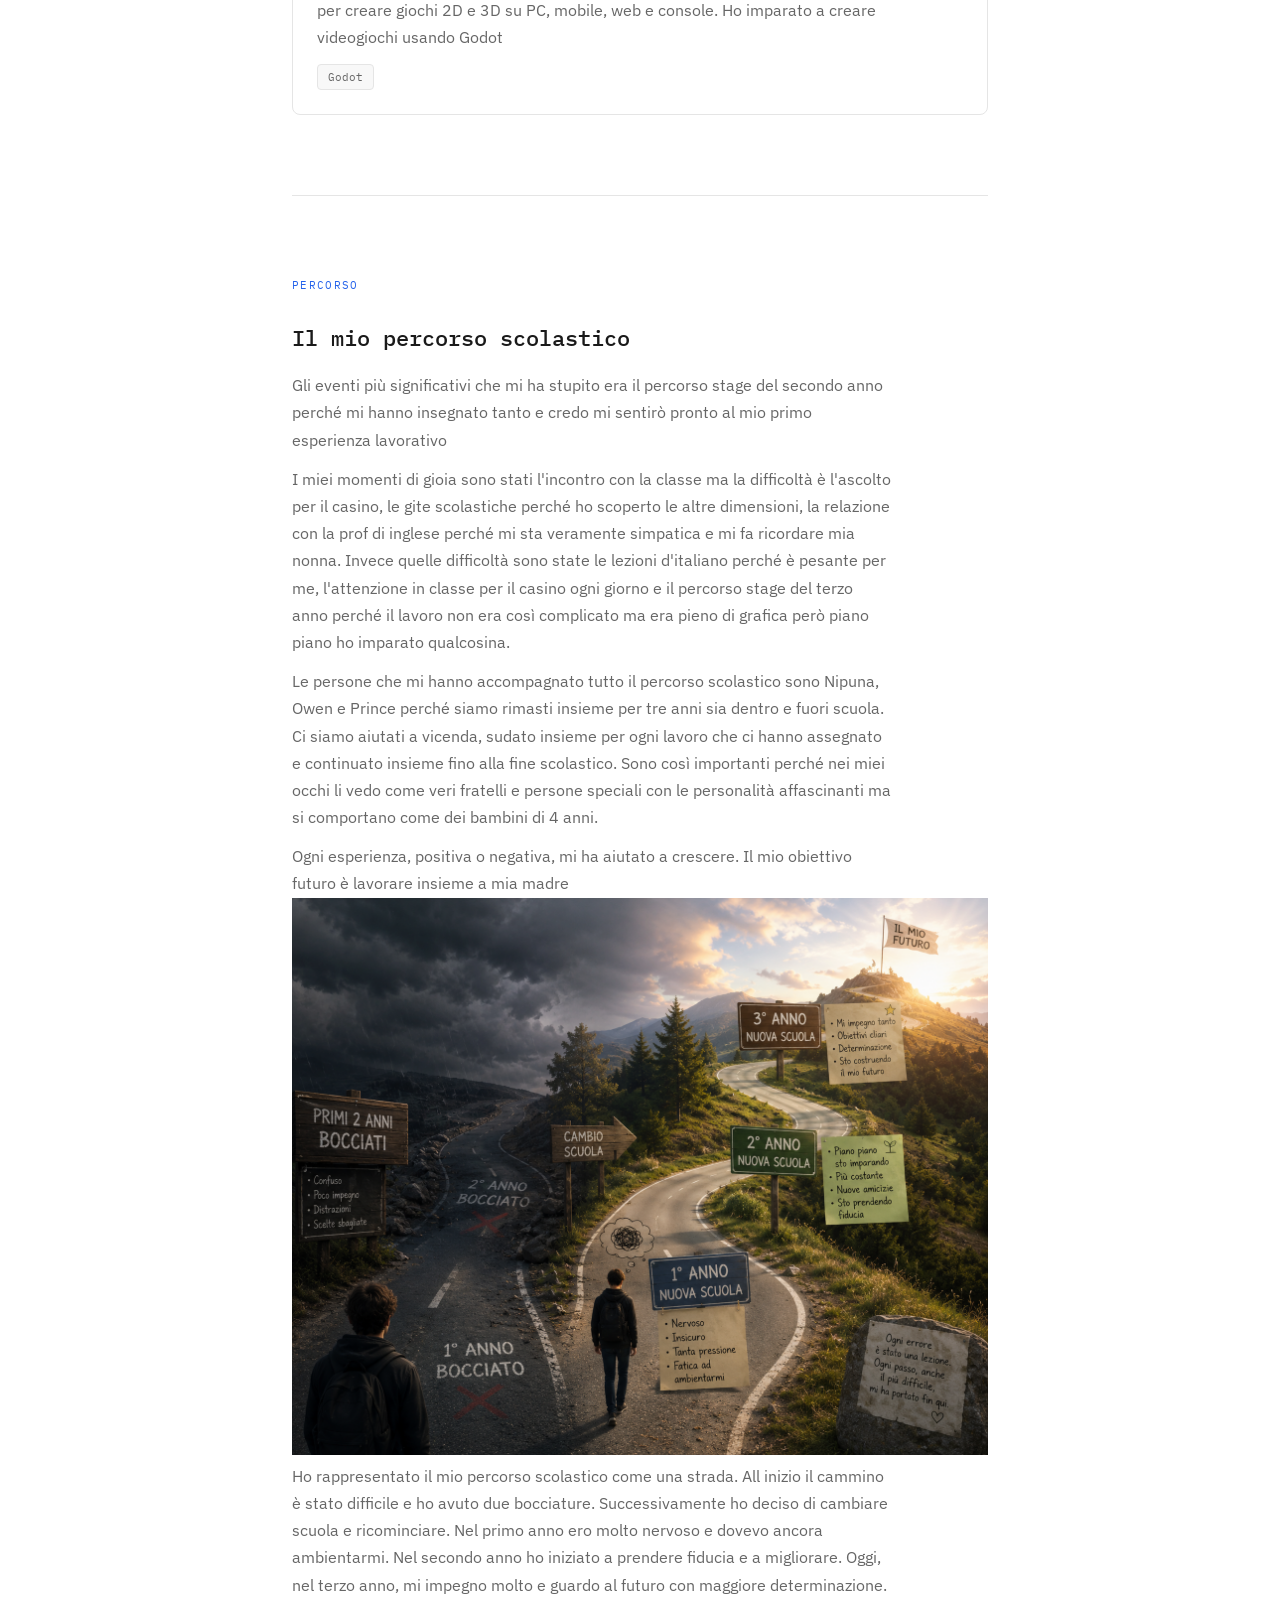
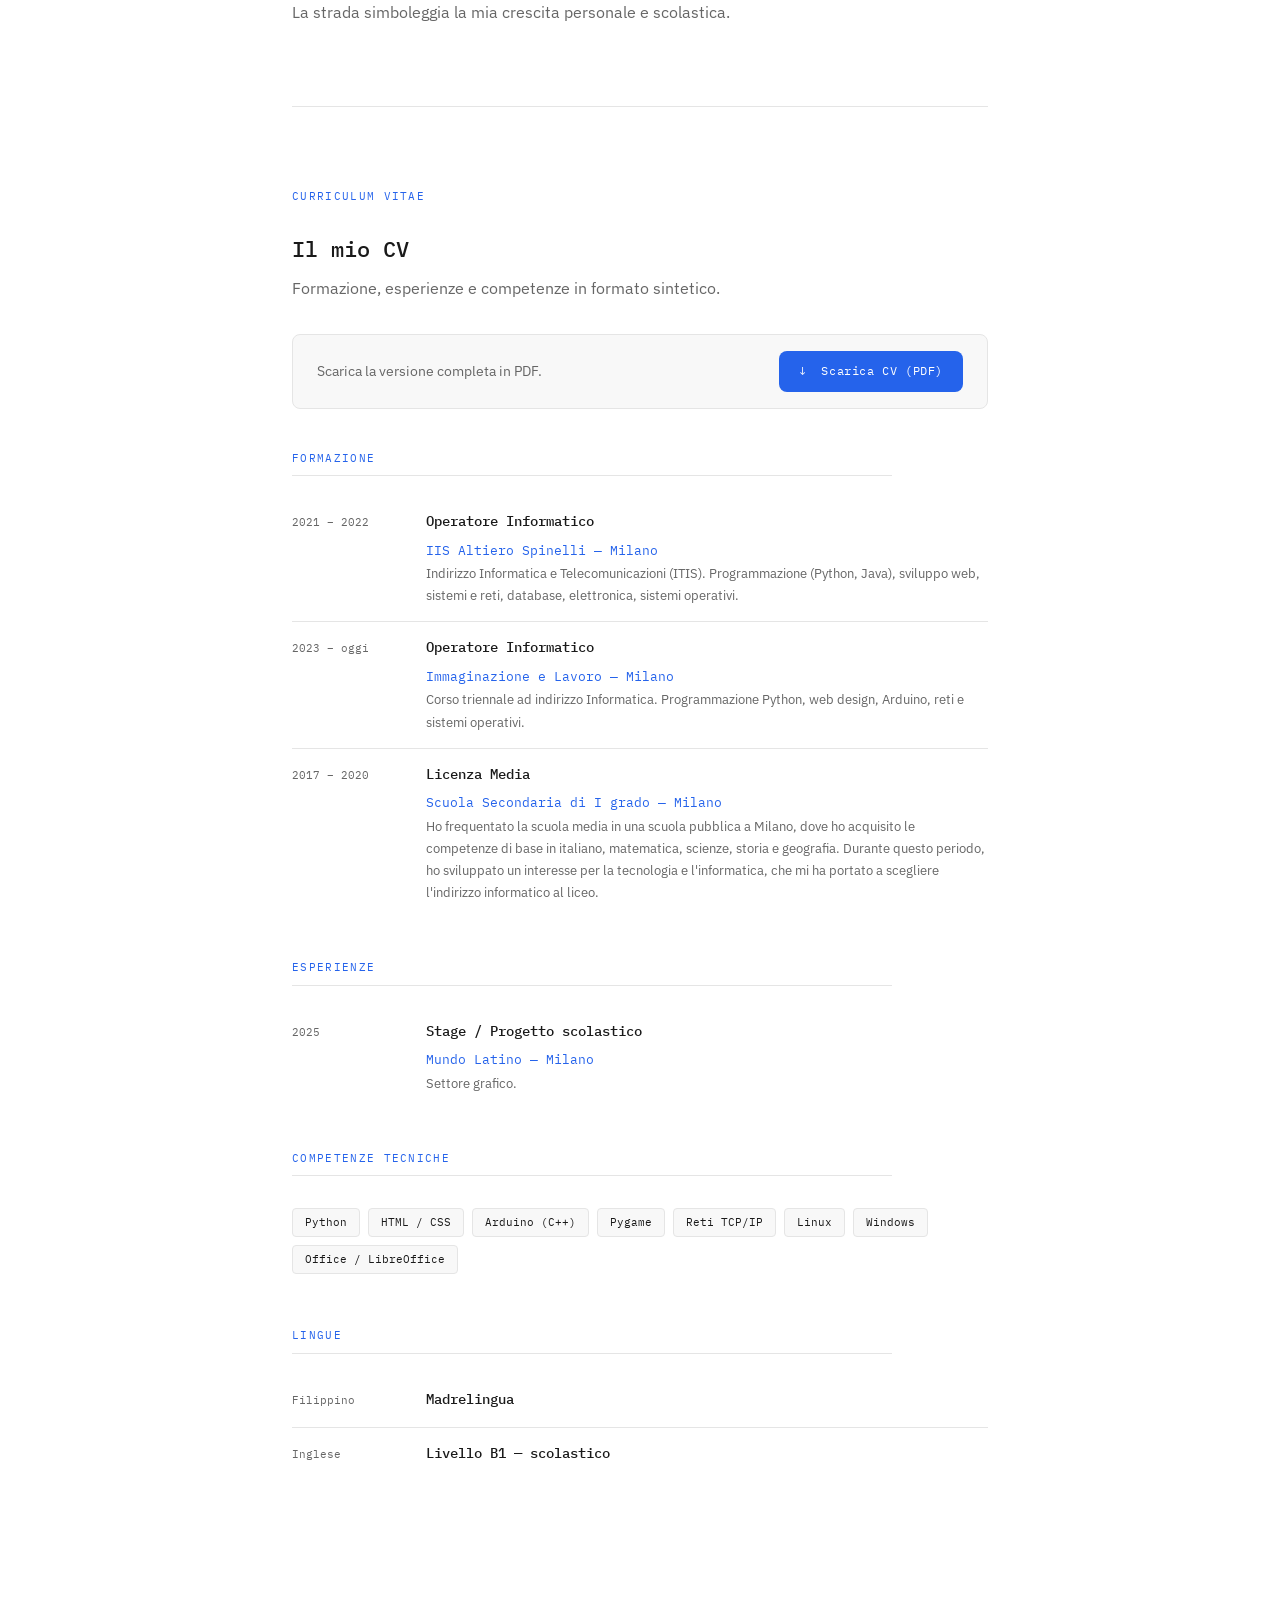
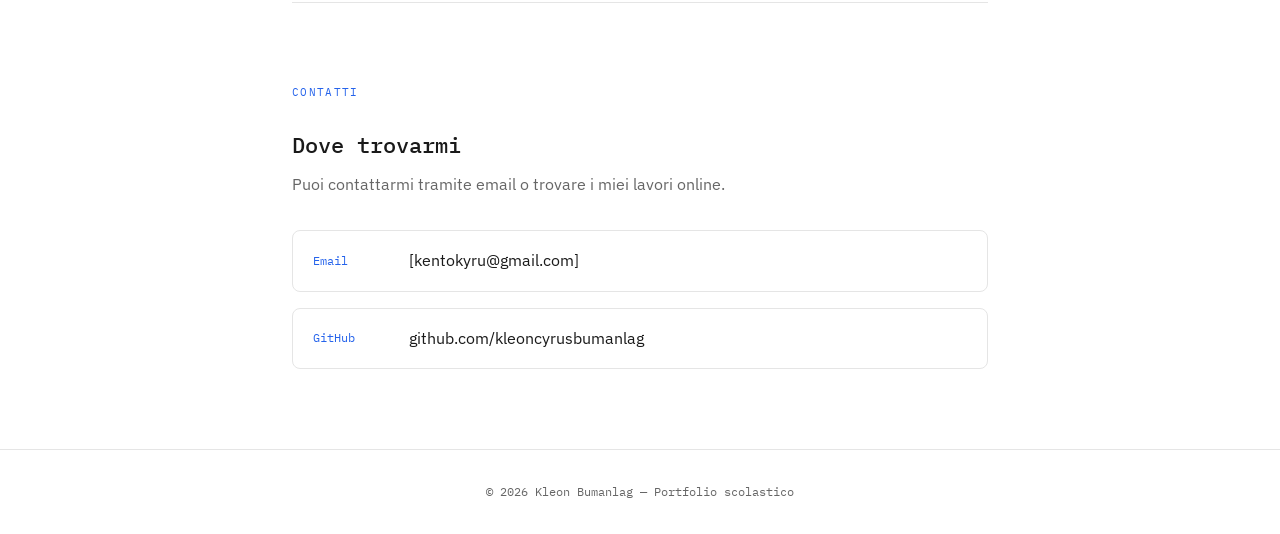
==== commit 3a48b6e6: "ee" ====
--- a/index.html
+++ b/index.html
@@ -306,6 +306,8 @@
             <h3>Licenza Media</h3>
             <!-- ✏️ MODIFICA: la tua scuola media -->
             <span class="cv-luogo">Scuola Secondaria di I grado — Milano</span>
+            <p>Ho frequentato la scuola media in una scuola pubblica a Milano, dove ho acquisito le competenze di base in italiano, matematica, scienze, storia e geografia. Durante questo periodo, ho sviluppato un interesse per la tecnologia e l'informatica, che mi ha portato a scegliere l'indirizzo informatico al liceo.
+            </p>
           </div>
         </div>
 
@@ -323,7 +325,7 @@
             <h3>Stage / Progetto scolastico</h3>
             <!-- ✏️ MODIFICA: azienda o contesto -->
             <span class="cv-luogo">Mundo Latino — Milano</span>
-            <p>Lavoro grafico.</p>
+            <p>Settore grafico.</p>
           </div>
         </div>
 
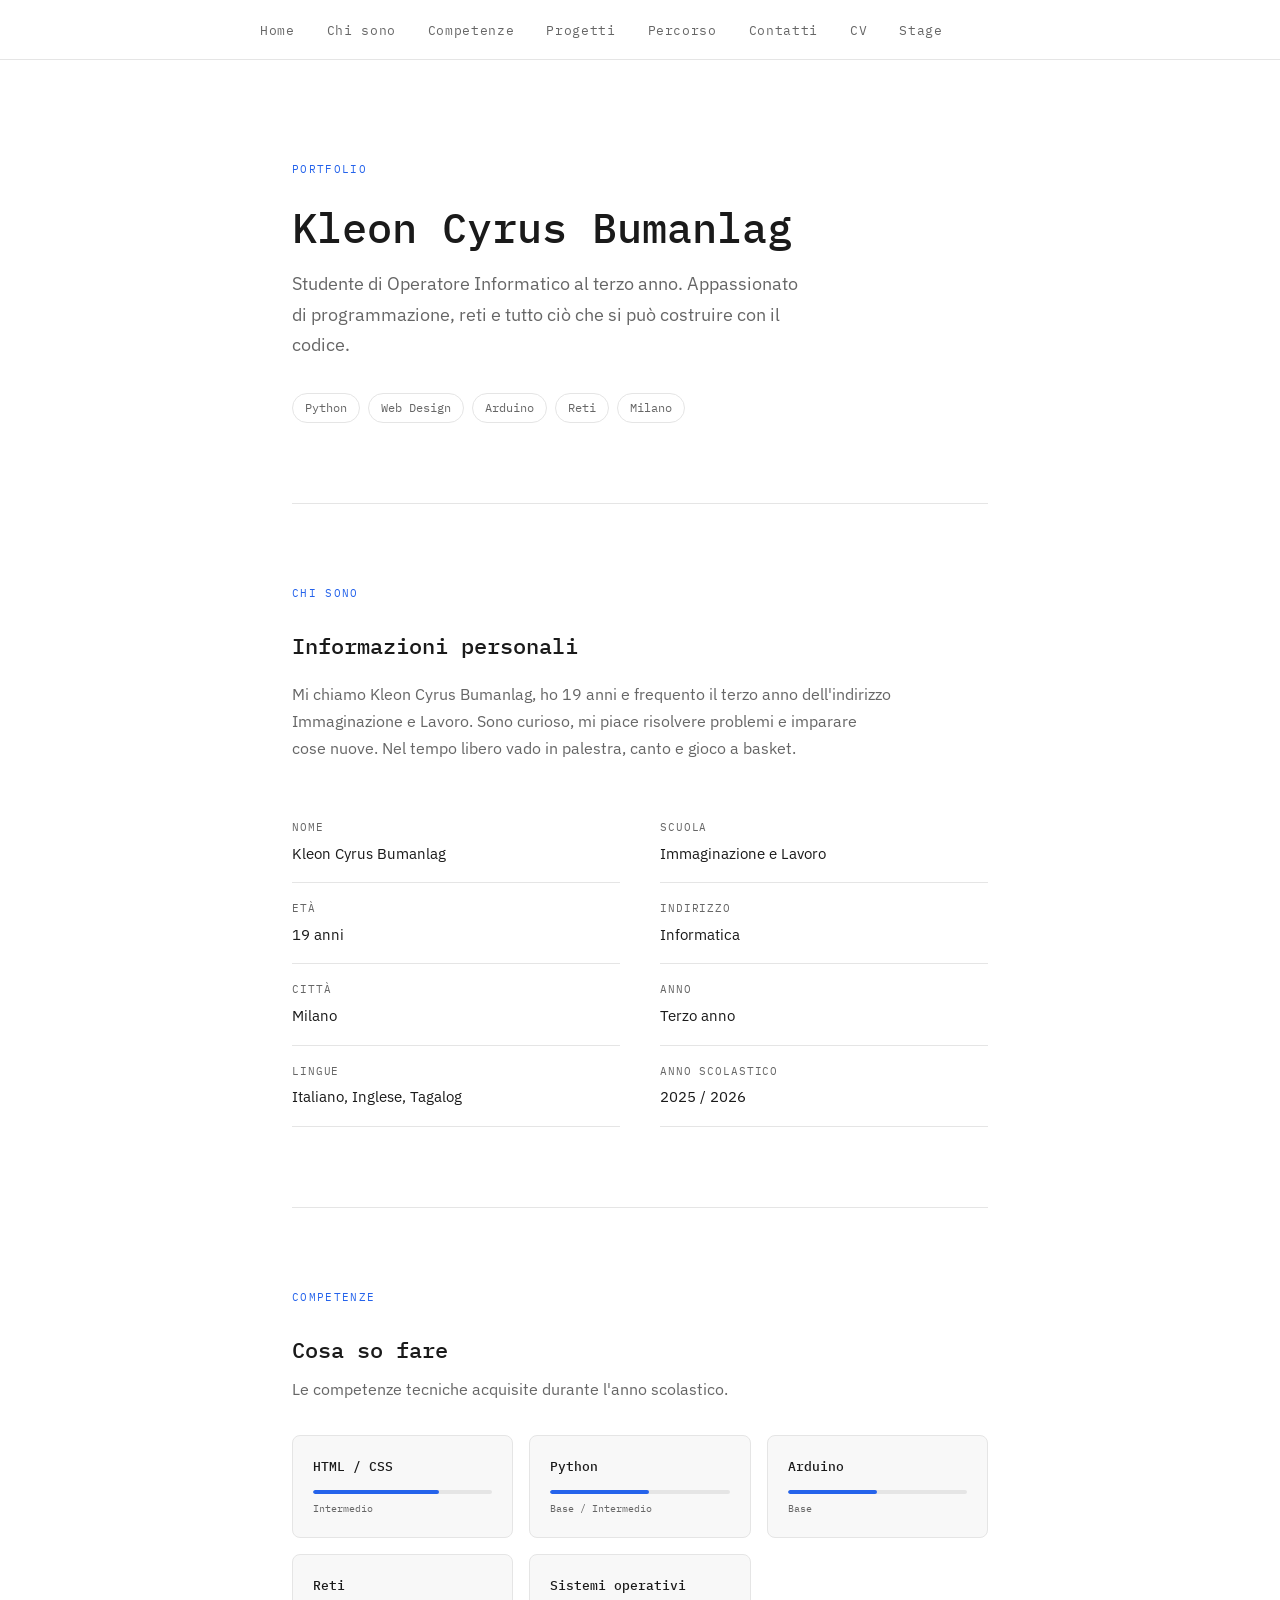
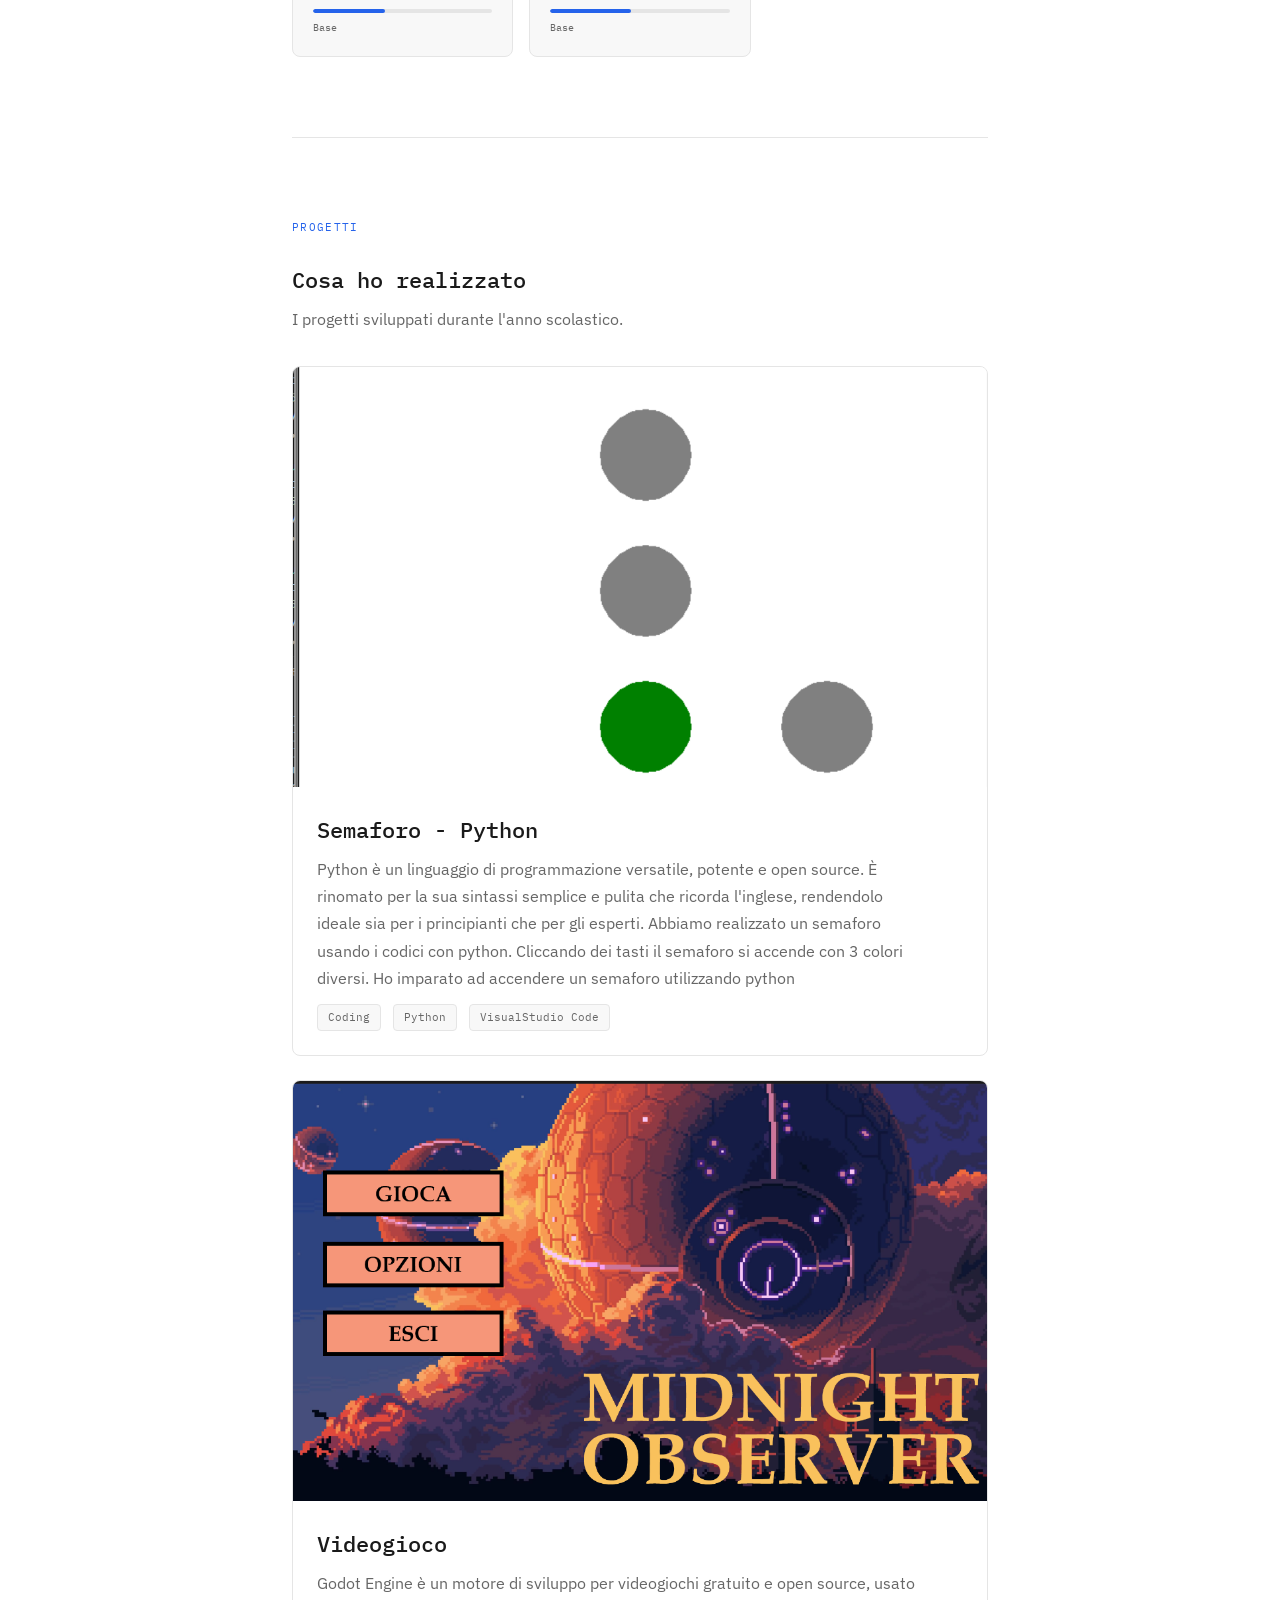
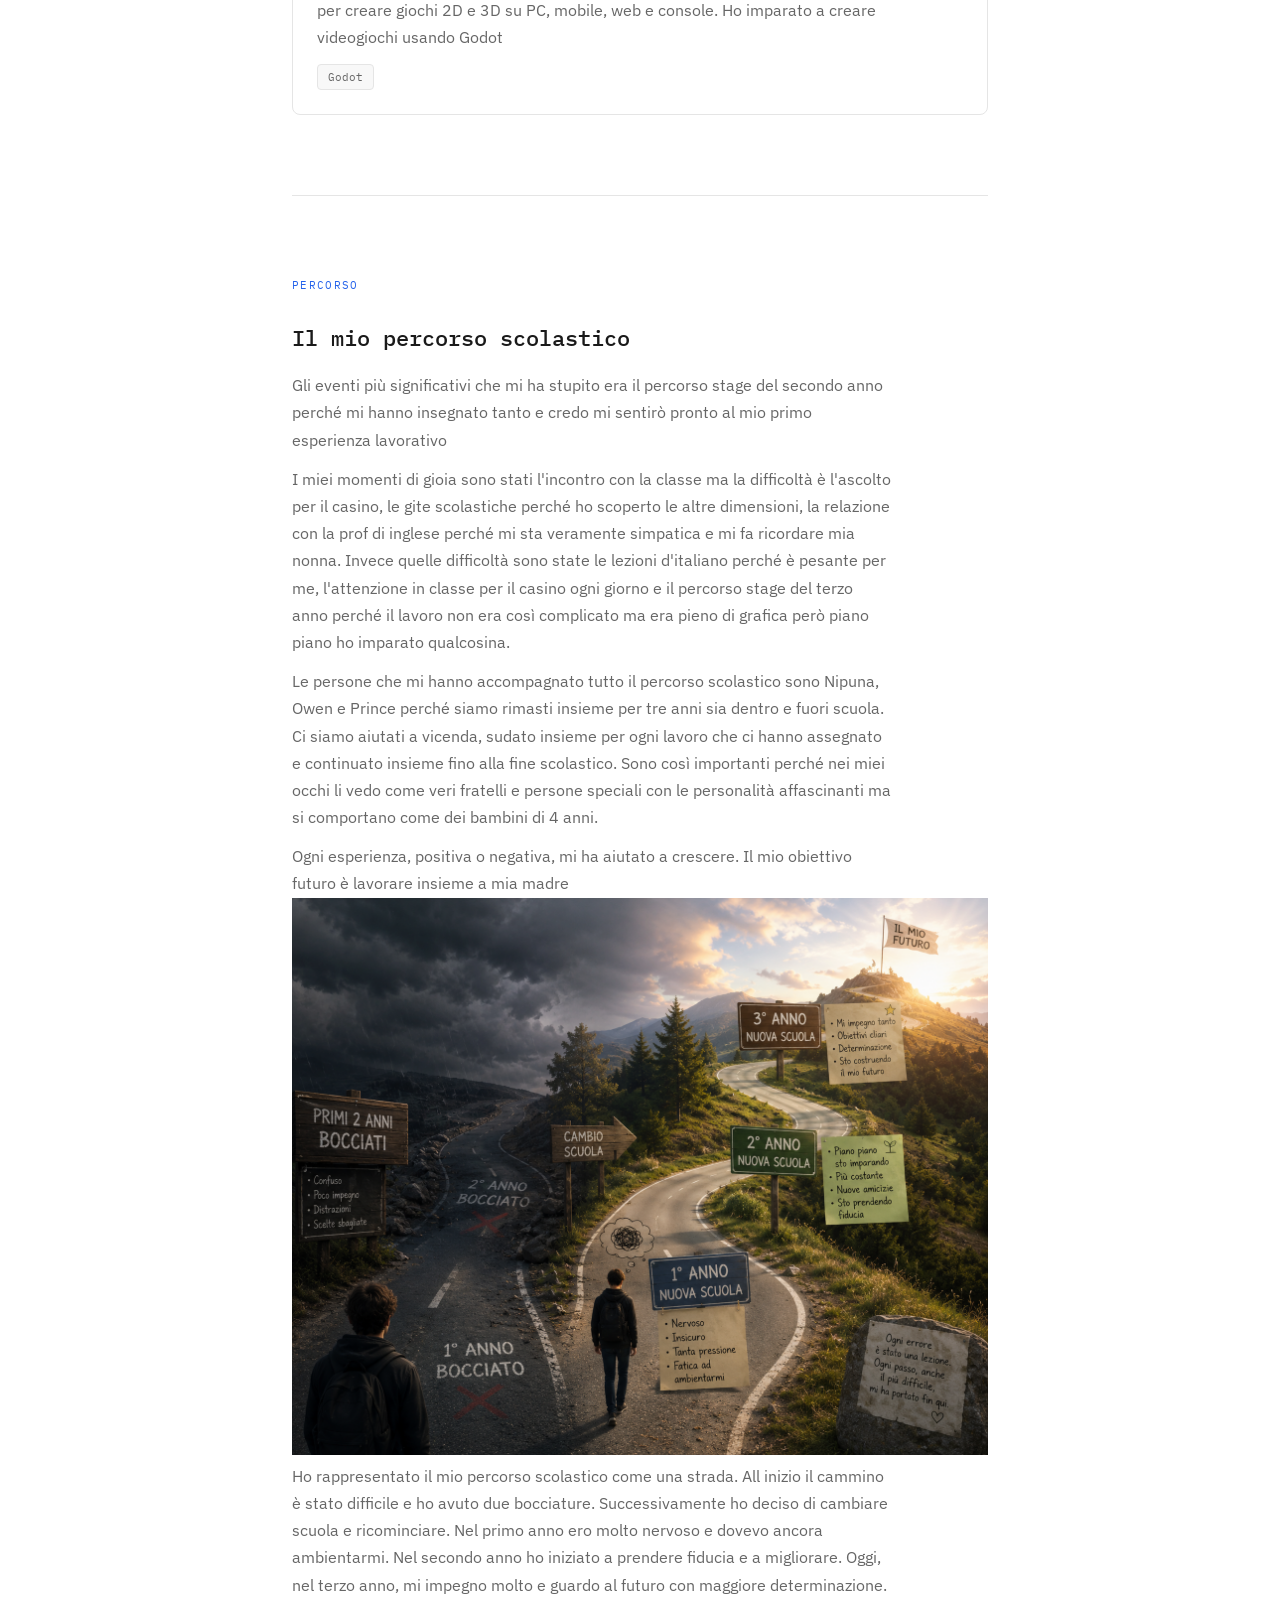
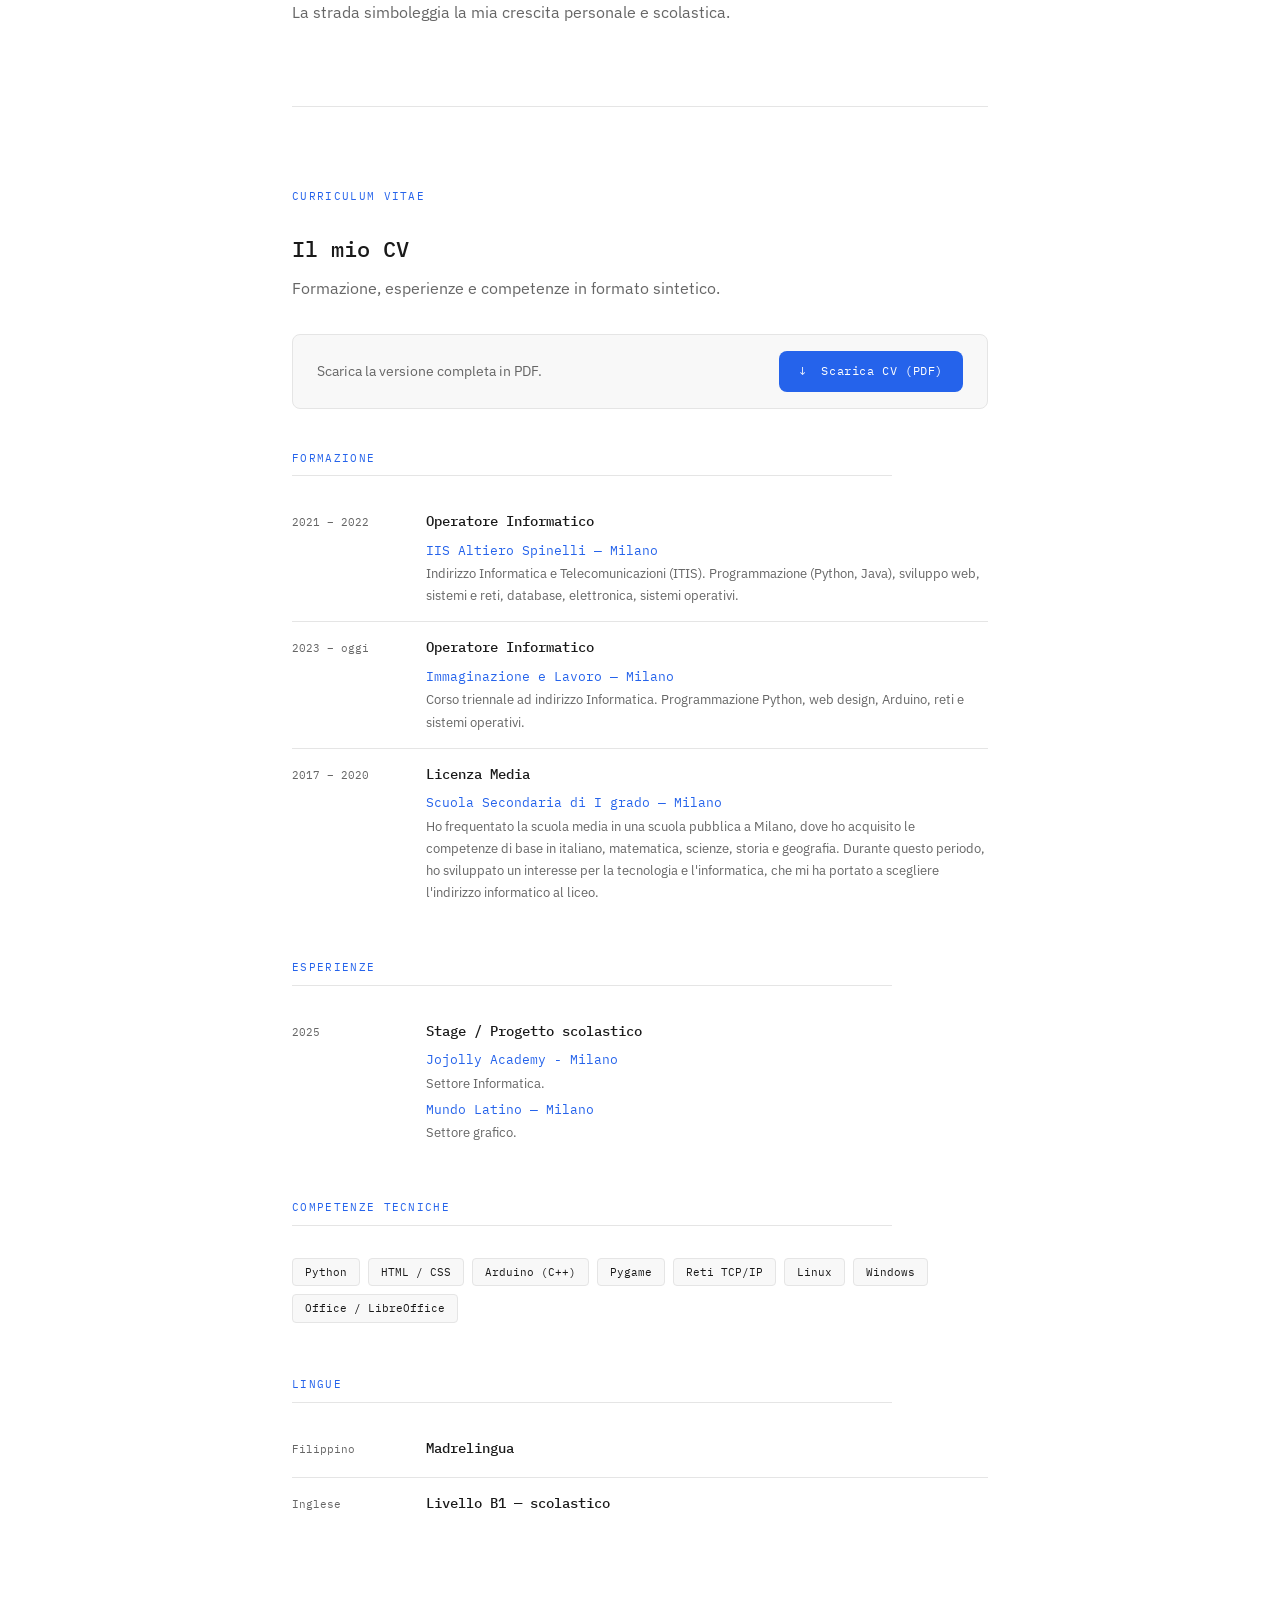
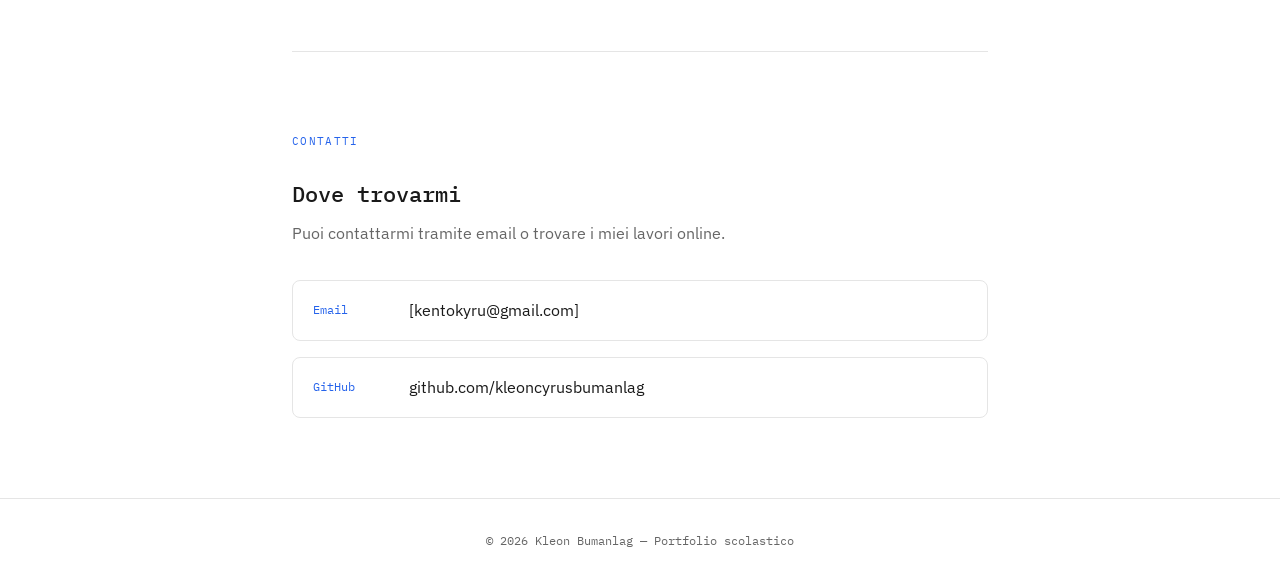
==== commit e92985d4: "deed" ====
--- a/index.html
+++ b/index.html
@@ -324,6 +324,8 @@
           <div class="cv-contenuto">
             <h3>Stage / Progetto scolastico</h3>
             <!-- ✏️ MODIFICA: azienda o contesto -->
+             <span class="cv-luogo">Jojolly Academy - Milano</span>
+             <p>Settore Informatica.</p>
             <span class="cv-luogo">Mundo Latino — Milano</span>
             <p>Settore grafico.</p>
           </div>
